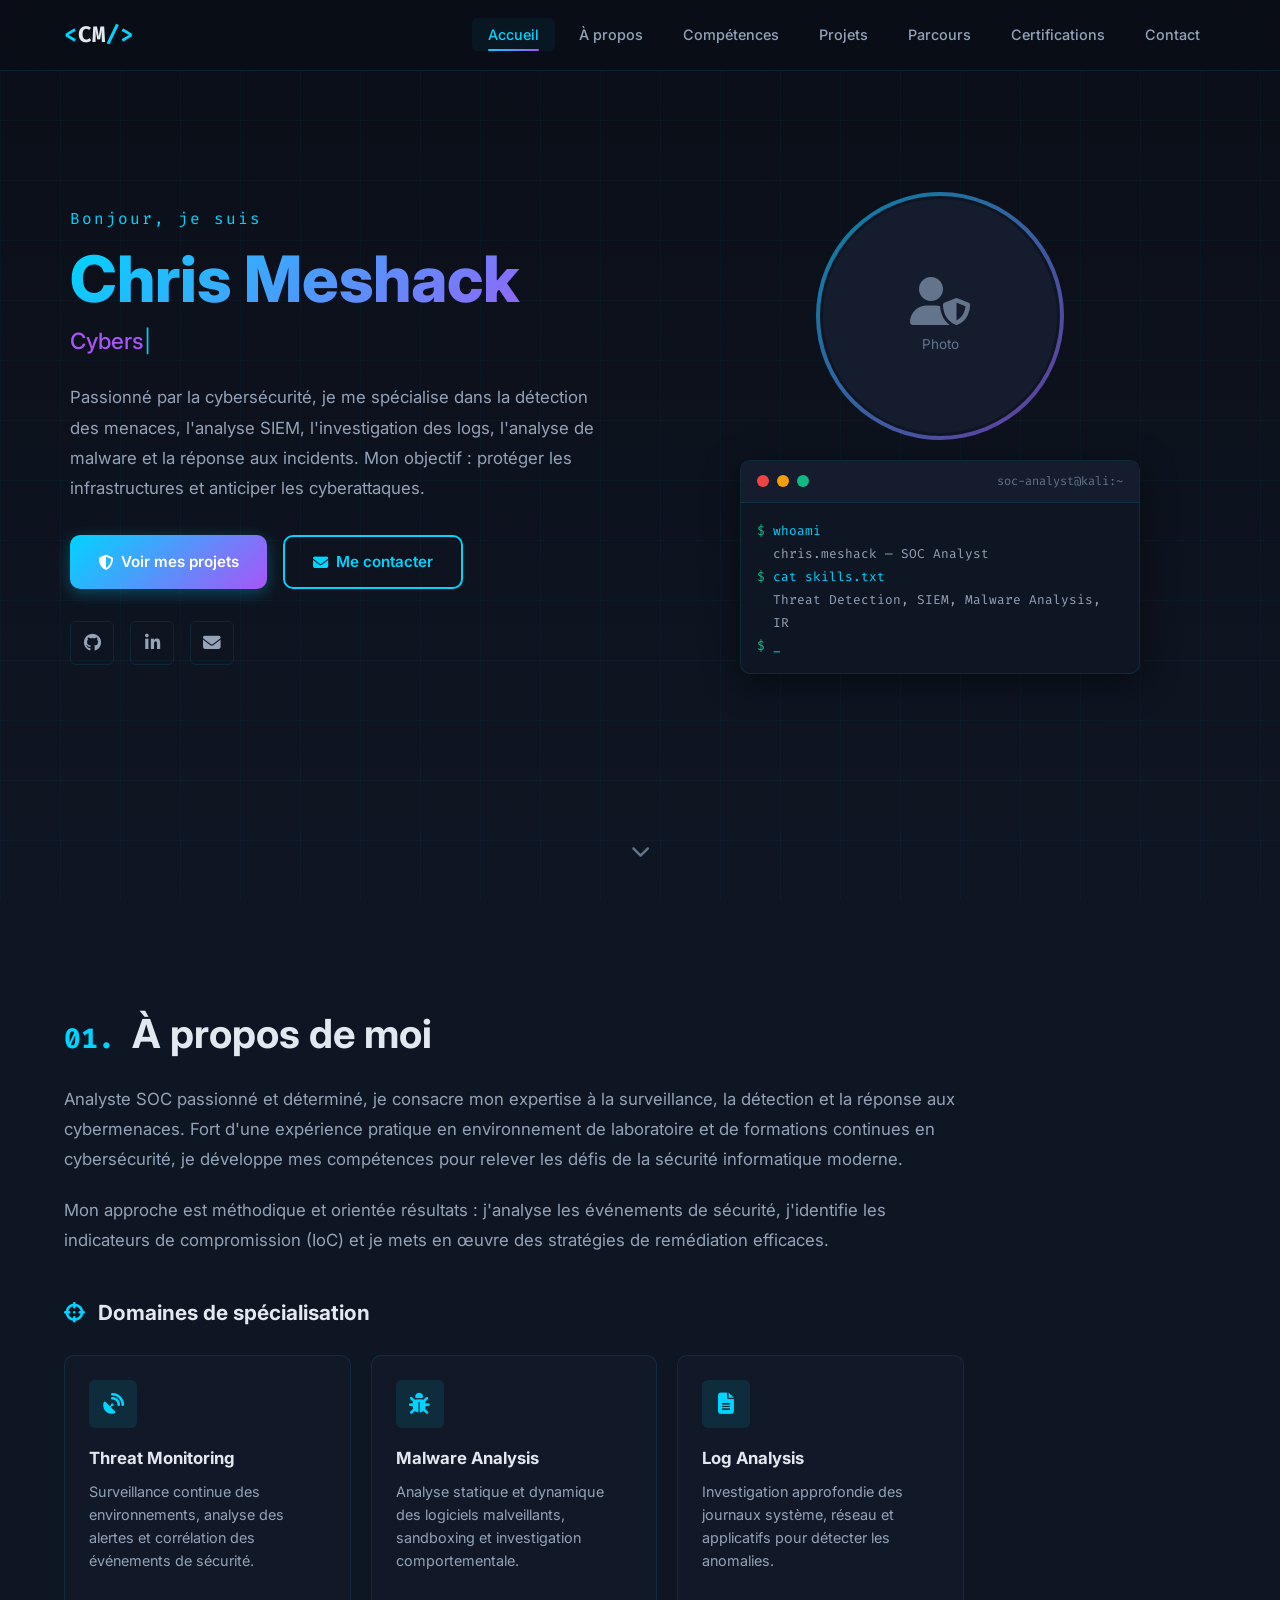
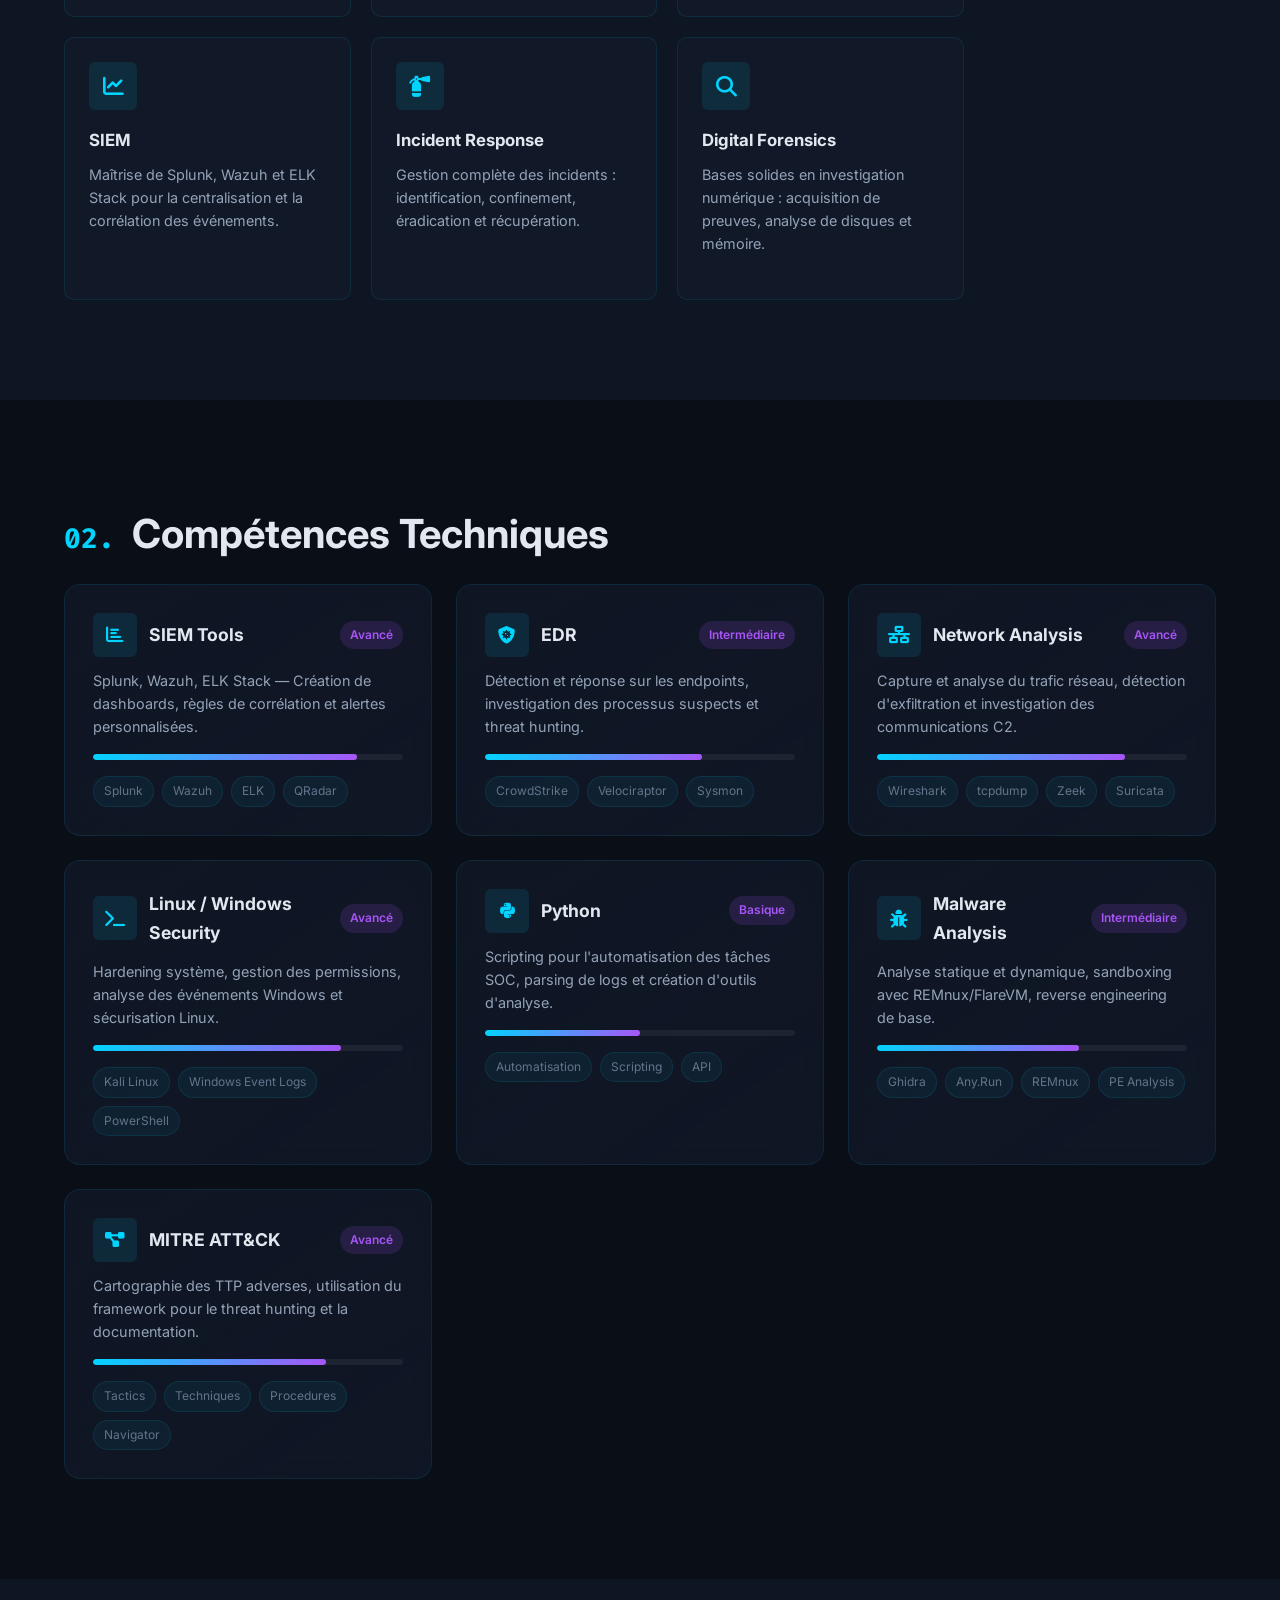
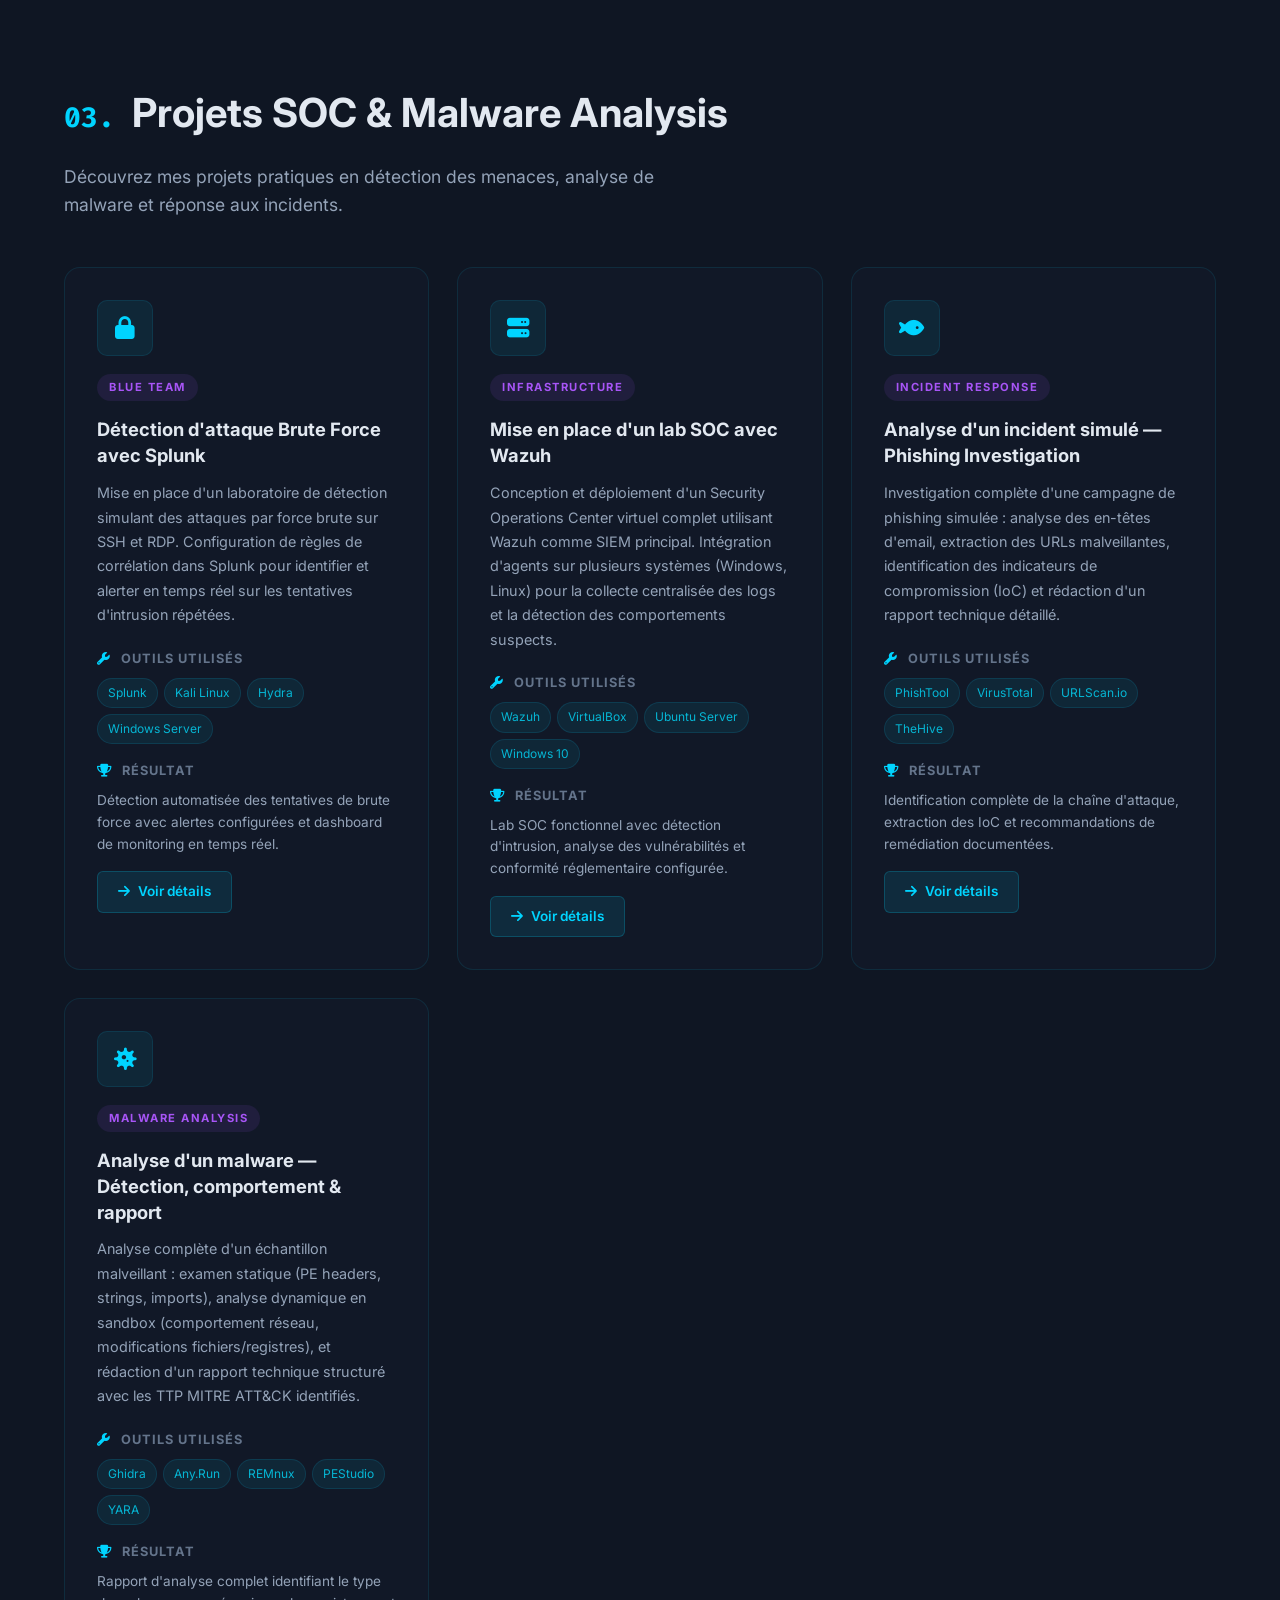
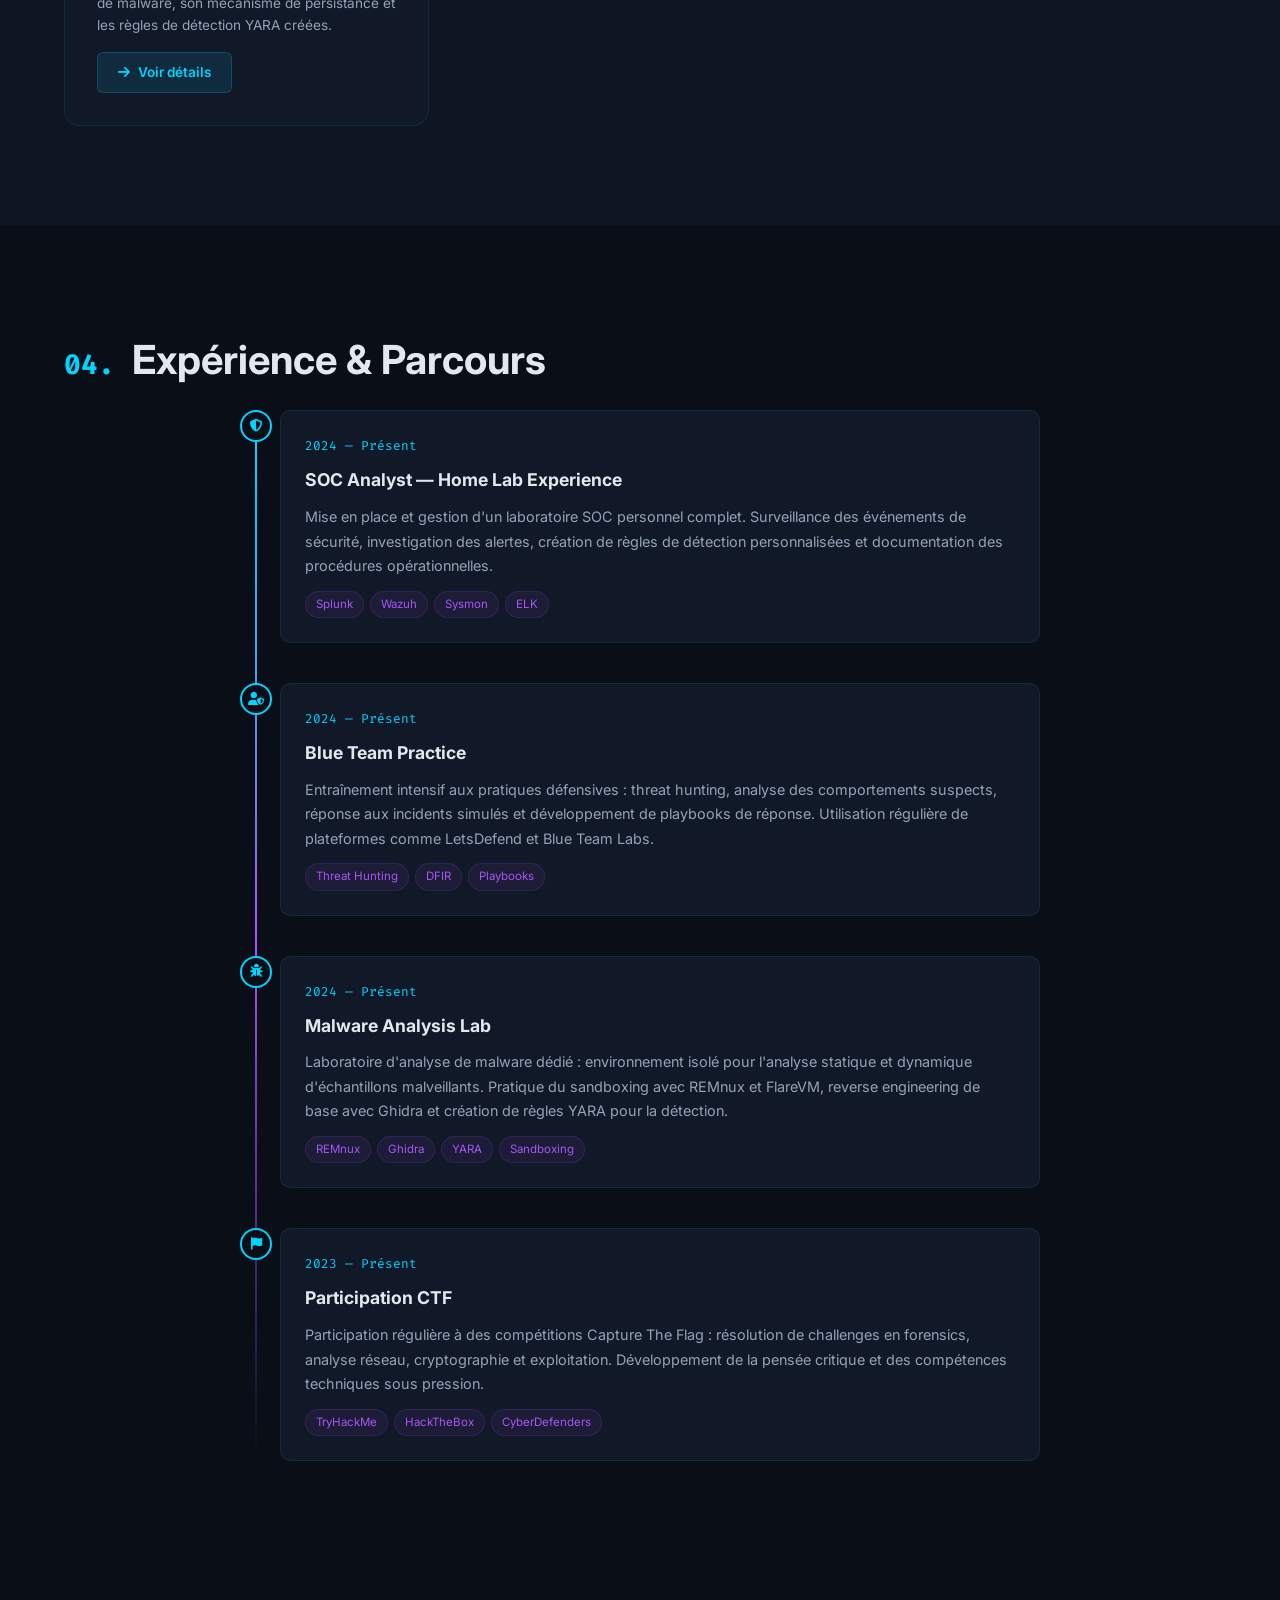
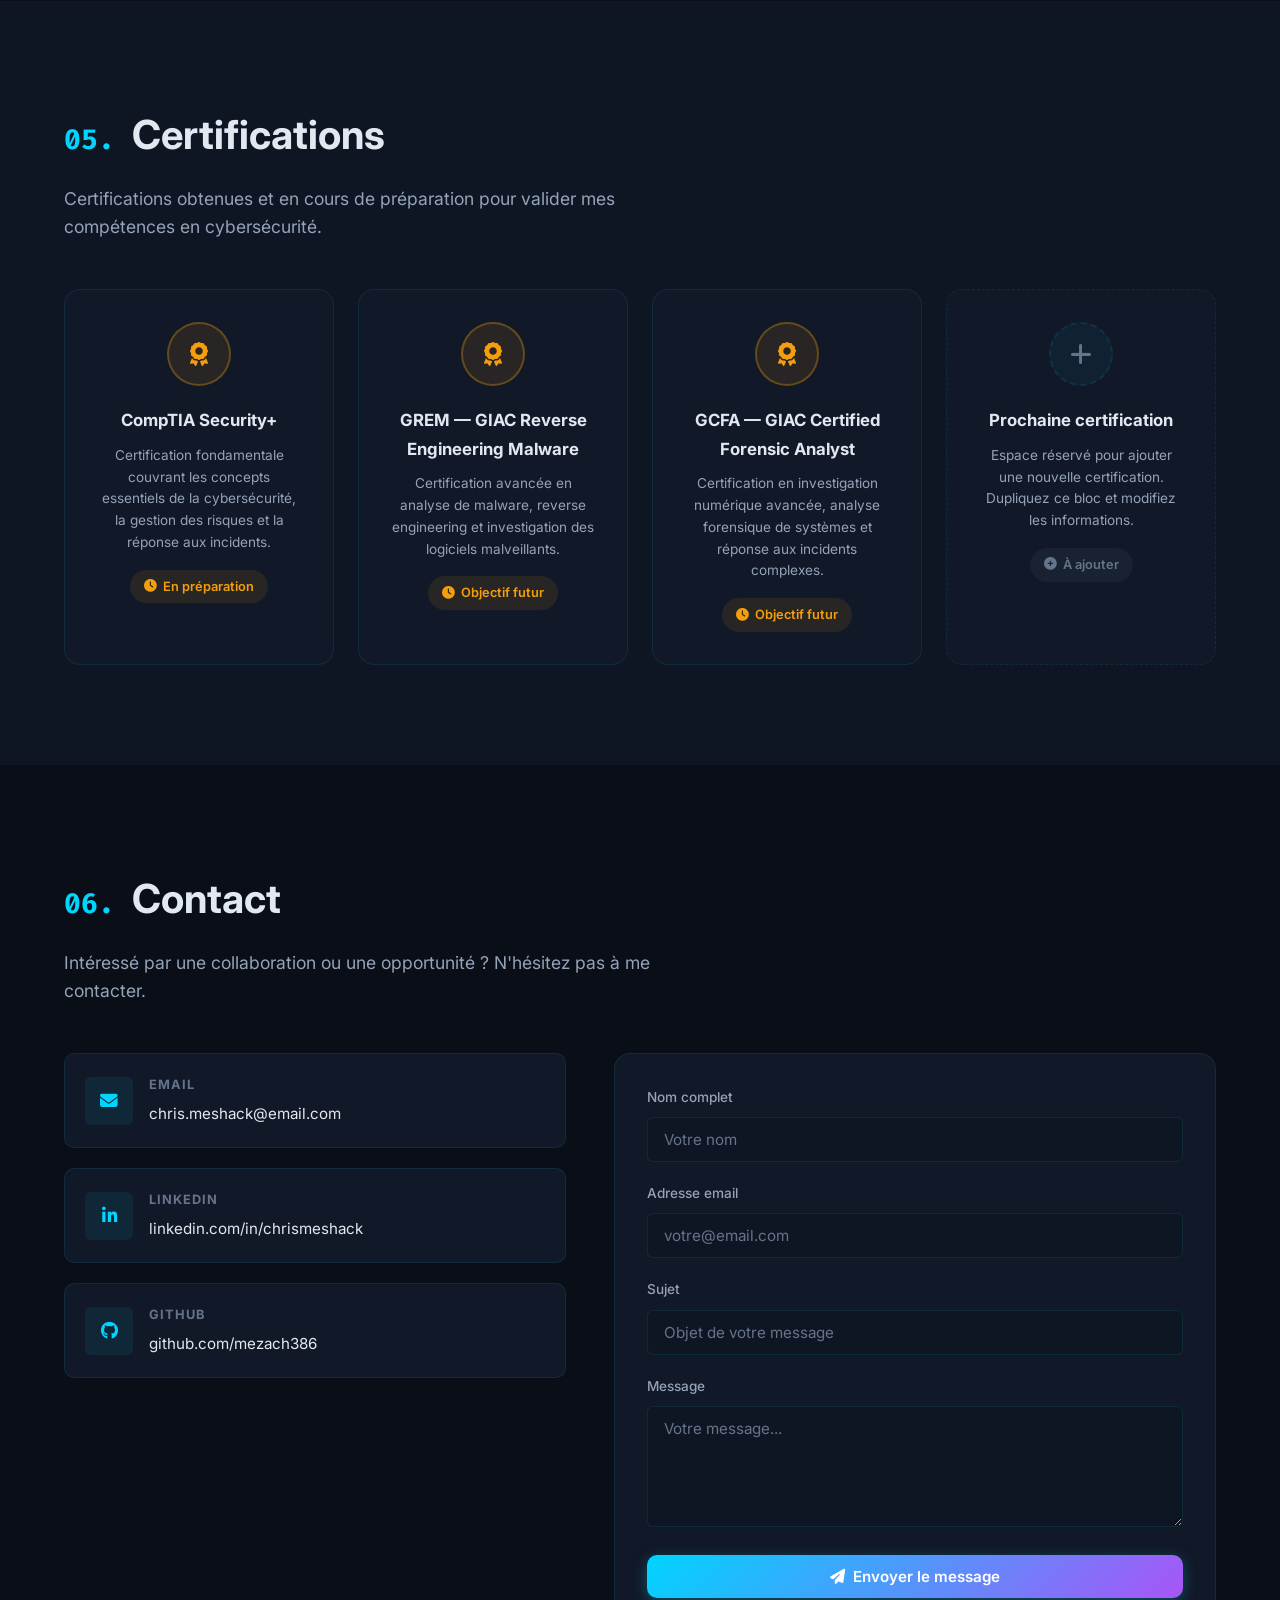
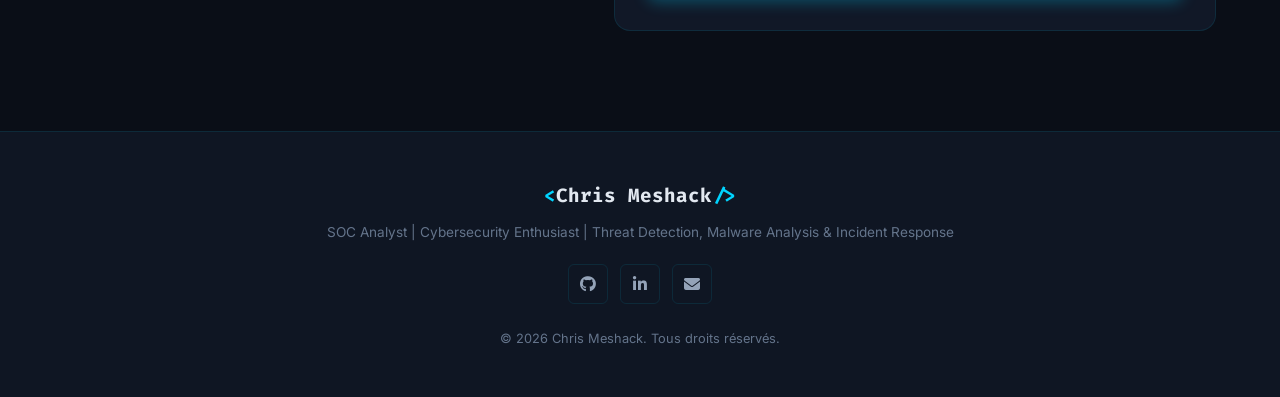
==== index.html @ 31926b40 "feat: Add professional SOC Analyst portfolio - Chris Meshack - Hero section with typed animation and" ====
<!DOCTYPE html>
<html lang="fr">
<head>
    <meta charset="UTF-8">
    <meta name="viewport" content="width=device-width, initial-scale=1.0">
    <meta name="description" content="Chris Meshack — SOC Analyst spécialisé en détection des menaces, analyse de malware et réponse aux incidents. Portfolio professionnel cybersécurité.">
    <meta name="keywords" content="SOC Analyst, Cybersécurité, Malware Analysis, Incident Response, Threat Detection, SIEM, Splunk, Wazuh, ELK, Blue Team">
    <meta name="author" content="Chris Meshack">
    <meta name="robots" content="index, follow">

    <!-- Open Graph -->
    <meta property="og:title" content="Chris Meshack — SOC Analyst | Cybersecurity Portfolio">
    <meta property="og:description" content="Portfolio professionnel — Détection des menaces, Analyse de Malware & Réponse aux incidents.">
    <meta property="og:type" content="website">
    <meta property="og:url" content="https://mezach386.github.io/SocAnalyst/">

    <title>Chris Meshack — SOC Analyst | Cybersecurity Portfolio</title>

    <!-- Google Fonts -->
    <link rel="preconnect" href="https://fonts.googleapis.com">
    <link href="https://fonts.googleapis.com/css2?family=Inter:wght@300;400;500;600;700;800&family=Fira+Code:wght@400;500&display=swap" rel="stylesheet">

    <!-- Font Awesome -->
    <link rel="stylesheet" href="https://cdnjs.cloudflare.com/ajax/libs/font-awesome/6.5.1/css/all.min.css">

    <!-- Main CSS -->
    <link rel="stylesheet" href="assets/css/style.css">
</head>
<body>

    <!-- ========================================
         NAVIGATION
    ========================================= -->
    <nav id="navbar" class="navbar">
        <div class="nav-container">
            <a href="#hero" class="nav-logo">
                <span class="logo-bracket">&lt;</span>CM<span class="logo-bracket">/&gt;</span>
            </a>
            <ul class="nav-menu">
                <li><a href="#hero" class="nav-link active">Accueil</a></li>
                <li><a href="#about" class="nav-link">À propos</a></li>
                <li><a href="#skills" class="nav-link">Compétences</a></li>
                <li><a href="#projects" class="nav-link">Projets</a></li>
                <li><a href="#experience" class="nav-link">Parcours</a></li>
                <li><a href="#certifications" class="nav-link">Certifications</a></li>
                <li><a href="#contact" class="nav-link">Contact</a></li>
            </ul>
            <button class="nav-toggle" aria-label="Menu" aria-expanded="false">
                <span class="hamburger"></span>
            </button>
        </div>
    </nav>

    <!-- ========================================
         SECTION 1 — HERO
    ========================================= -->
    <section id="hero" class="section hero-section">
        <div class="hero-bg-grid"></div>
        <div class="hero-particles" id="particles"></div>
        <div class="container hero-container">
            <div class="hero-content">
                <p class="hero-greeting animate-fade-up">Bonjour, je suis</p>
                <h1 class="hero-name animate-fade-up delay-1">Chris Meshack</h1>
                <h2 class="hero-title animate-fade-up delay-2">
                    <span class="typed-text" id="typed-output"></span><span class="cursor">|</span>
                </h2>
                <p class="hero-description animate-fade-up delay-3">
                    Passionné par la cybersécurité, je me spécialise dans la détection des menaces, 
                    l'analyse SIEM, l'investigation des logs, l'analyse de malware et la réponse aux incidents. 
                    Mon objectif : protéger les infrastructures et anticiper les cyberattaques.
                </p>
                <div class="hero-buttons animate-fade-up delay-4">
                    <a href="#projects" class="btn btn-primary">
                        <i class="fas fa-shield-halved"></i> Voir mes projets
                    </a>
                    <a href="#contact" class="btn btn-outline">
                        <i class="fas fa-envelope"></i> Me contacter
                    </a>
                </div>
                <div class="hero-social animate-fade-up delay-5">
                    <a href="https://github.com/mezach386" target="_blank" rel="noopener" aria-label="GitHub"><i class="fab fa-github"></i></a>
                    <a href="#" target="_blank" rel="noopener" aria-label="LinkedIn"><i class="fab fa-linkedin-in"></i></a>
                    <a href="mailto:chris.meshack@email.com" aria-label="Email"><i class="fas fa-envelope"></i></a>
                </div>
            </div>
            <div class="hero-image animate-fade-up delay-3">
                <div class="hero-image-wrapper">
                    <div class="hero-image-border"></div>
                    <div class="hero-image-placeholder">
                        <i class="fas fa-user-shield"></i>
                        <span>Photo</span>
                    </div>
                </div>
                <div class="hero-terminal">
                    <div class="terminal-header">
                        <span class="terminal-dot red"></span>
                        <span class="terminal-dot yellow"></span>
                        <span class="terminal-dot green"></span>
                        <span class="terminal-title">soc-analyst@kali:~</span>
                    </div>
                    <div class="terminal-body">
                        <p><span class="terminal-prompt">$</span> <span class="terminal-cmd">whoami</span></p>
                        <p class="terminal-output">chris.meshack — SOC Analyst</p>
                        <p><span class="terminal-prompt">$</span> <span class="terminal-cmd">cat skills.txt</span></p>
                        <p class="terminal-output">Threat Detection, SIEM, Malware Analysis, IR</p>
                        <p><span class="terminal-prompt">$</span> <span class="terminal-cmd blink">_</span></p>
                    </div>
                </div>
            </div>
        </div>
        <a href="#about" class="scroll-indicator" aria-label="Défiler vers le bas">
            <i class="fas fa-chevron-down"></i>
        </a>
    </section>

    <!-- ========================================
         SECTION 2 — À PROPOS
    ========================================= -->
    <section id="about" class="section about-section">
        <div class="container">
            <h2 class="section-title">
                <span class="title-number">01.</span> À propos de moi
            </h2>
            <div class="about-grid">
                <div class="about-text">
                    <p>
                        Analyste SOC passionné et déterminé, je consacre mon expertise à la surveillance, 
                        la détection et la réponse aux cybermenaces. Fort d'une expérience pratique en 
                        environnement de laboratoire et de formations continues en cybersécurité, je 
                        développe mes compétences pour relever les défis de la sécurité informatique moderne.
                    </p>
                    <p>
                        Mon approche est méthodique et orientée résultats : j'analyse les événements de 
                        sécurité, j'identifie les indicateurs de compromission (IoC) et je mets en œuvre des 
                        stratégies de remédiation efficaces.
                    </p>
                    <div class="about-specializations">
                        <h3><i class="fas fa-crosshairs"></i> Domaines de spécialisation</h3>
                        <div class="spec-grid">
                            <!-- Spécialisation 1 -->
                            <div class="spec-card">
                                <div class="spec-icon"><i class="fas fa-satellite-dish"></i></div>
                                <h4>Threat Monitoring</h4>
                                <p>Surveillance continue des environnements, analyse des alertes et corrélation des événements de sécurité.</p>
                            </div>
                            <!-- Spécialisation 2 -->
                            <div class="spec-card">
                                <div class="spec-icon"><i class="fas fa-bug"></i></div>
                                <h4>Malware Analysis</h4>
                                <p>Analyse statique et dynamique des logiciels malveillants, sandboxing et investigation comportementale.</p>
                            </div>
                            <!-- Spécialisation 3 -->
                            <div class="spec-card">
                                <div class="spec-icon"><i class="fas fa-file-lines"></i></div>
                                <h4>Log Analysis</h4>
                                <p>Investigation approfondie des journaux système, réseau et applicatifs pour détecter les anomalies.</p>
                            </div>
                            <!-- Spécialisation 4 -->
                            <div class="spec-card">
                                <div class="spec-icon"><i class="fas fa-chart-line"></i></div>
                                <h4>SIEM</h4>
                                <p>Maîtrise de Splunk, Wazuh et ELK Stack pour la centralisation et la corrélation des événements.</p>
                            </div>
                            <!-- Spécialisation 5 -->
                            <div class="spec-card">
                                <div class="spec-icon"><i class="fas fa-fire-extinguisher"></i></div>
                                <h4>Incident Response</h4>
                                <p>Gestion complète des incidents : identification, confinement, éradication et récupération.</p>
                            </div>
                            <!-- Spécialisation 6 -->
                            <div class="spec-card">
                                <div class="spec-icon"><i class="fas fa-magnifying-glass"></i></div>
                                <h4>Digital Forensics</h4>
                                <p>Bases solides en investigation numérique : acquisition de preuves, analyse de disques et mémoire.</p>
                            </div>
                        </div>
                    </div>
                </div>
            </div>
        </div>
    </section>

    <!-- ========================================
         SECTION 3 — COMPÉTENCES TECHNIQUES
    ========================================= -->
    <section id="skills" class="section skills-section">
        <div class="container">
            <h2 class="section-title">
                <span class="title-number">02.</span> Compétences Techniques
            </h2>
            <div class="skills-grid">
                <!-- Compétence 1 -->
                <div class="skill-card">
                    <div class="skill-header">
                        <div class="skill-icon"><i class="fas fa-chart-bar"></i></div>
                        <h3>SIEM Tools</h3>
                        <span class="skill-level">Avancé</span>
                    </div>
                    <p>Splunk, Wazuh, ELK Stack — Création de dashboards, règles de corrélation et alertes personnalisées.</p>
                    <div class="skill-bar">
                        <div class="skill-progress" data-progress="85"></div>
                    </div>
                    <div class="skill-tags">
                        <span>Splunk</span><span>Wazuh</span><span>ELK</span><span>QRadar</span>
                    </div>
                </div>
                <!-- Compétence 2 -->
                <div class="skill-card">
                    <div class="skill-header">
                        <div class="skill-icon"><i class="fas fa-shield-virus"></i></div>
                        <h3>EDR</h3>
                        <span class="skill-level">Intermédiaire</span>
                    </div>
                    <p>Détection et réponse sur les endpoints, investigation des processus suspects et threat hunting.</p>
                    <div class="skill-bar">
                        <div class="skill-progress" data-progress="70"></div>
                    </div>
                    <div class="skill-tags">
                        <span>CrowdStrike</span><span>Velociraptor</span><span>Sysmon</span>
                    </div>
                </div>
                <!-- Compétence 3 -->
                <div class="skill-card">
                    <div class="skill-header">
                        <div class="skill-icon"><i class="fas fa-network-wired"></i></div>
                        <h3>Network Analysis</h3>
                        <span class="skill-level">Avancé</span>
                    </div>
                    <p>Capture et analyse du trafic réseau, détection d'exfiltration et investigation des communications C2.</p>
                    <div class="skill-bar">
                        <div class="skill-progress" data-progress="80"></div>
                    </div>
                    <div class="skill-tags">
                        <span>Wireshark</span><span>tcpdump</span><span>Zeek</span><span>Suricata</span>
                    </div>
                </div>
                <!-- Compétence 4 -->
                <div class="skill-card">
                    <div class="skill-header">
                        <div class="skill-icon"><i class="fas fa-terminal"></i></div>
                        <h3>Linux / Windows Security</h3>
                        <span class="skill-level">Avancé</span>
                    </div>
                    <p>Hardening système, gestion des permissions, analyse des événements Windows et sécurisation Linux.</p>
                    <div class="skill-bar">
                        <div class="skill-progress" data-progress="80"></div>
                    </div>
                    <div class="skill-tags">
                        <span>Kali Linux</span><span>Windows Event Logs</span><span>PowerShell</span>
                    </div>
                </div>
                <!-- Compétence 5 -->
                <div class="skill-card">
                    <div class="skill-header">
                        <div class="skill-icon"><i class="fab fa-python"></i></div>
                        <h3>Python</h3>
                        <span class="skill-level">Basique</span>
                    </div>
                    <p>Scripting pour l'automatisation des tâches SOC, parsing de logs et création d'outils d'analyse.</p>
                    <div class="skill-bar">
                        <div class="skill-progress" data-progress="50"></div>
                    </div>
                    <div class="skill-tags">
                        <span>Automatisation</span><span>Scripting</span><span>API</span>
                    </div>
                </div>
                <!-- Compétence 6 -->
                <div class="skill-card">
                    <div class="skill-header">
                        <div class="skill-icon"><i class="fas fa-bug"></i></div>
                        <h3>Malware Analysis</h3>
                        <span class="skill-level">Intermédiaire</span>
                    </div>
                    <p>Analyse statique et dynamique, sandboxing avec REMnux/FlareVM, reverse engineering de base.</p>
                    <div class="skill-bar">
                        <div class="skill-progress" data-progress="65"></div>
                    </div>
                    <div class="skill-tags">
                        <span>Ghidra</span><span>Any.Run</span><span>REMnux</span><span>PE Analysis</span>
                    </div>
                </div>
                <!-- Compétence 7 -->
                <div class="skill-card">
                    <div class="skill-header">
                        <div class="skill-icon"><i class="fas fa-diagram-project"></i></div>
                        <h3>MITRE ATT&CK</h3>
                        <span class="skill-level">Avancé</span>
                    </div>
                    <p>Cartographie des TTP adverses, utilisation du framework pour le threat hunting et la documentation.</p>
                    <div class="skill-bar">
                        <div class="skill-progress" data-progress="75"></div>
                    </div>
                    <div class="skill-tags">
                        <span>Tactics</span><span>Techniques</span><span>Procedures</span><span>Navigator</span>
                    </div>
                </div>
            </div>
        </div>
    </section>

    <!-- ========================================
         SECTION 4 — PROJETS
    ========================================= -->
    <section id="projects" class="section projects-section">
        <div class="container">
            <h2 class="section-title">
                <span class="title-number">03.</span> Projets SOC & Malware Analysis
            </h2>
            <p class="section-subtitle">
                Découvrez mes projets pratiques en détection des menaces, analyse de malware et réponse aux incidents.
            </p>
            <div class="projects-grid">

                <!-- Projet 1 -->
                <div class="project-card">
                    <div class="project-icon">
                        <i class="fas fa-lock"></i>
                    </div>
                    <div class="project-tag">Blue Team</div>
                    <h3>Détection d'attaque Brute Force avec Splunk</h3>
                    <p>
                        Mise en place d'un laboratoire de détection simulant des attaques par force brute 
                        sur SSH et RDP. Configuration de règles de corrélation dans Splunk pour identifier 
                        et alerter en temps réel sur les tentatives d'intrusion répétées.
                    </p>
                    <div class="project-tools">
                        <h4><i class="fas fa-wrench"></i> Outils utilisés</h4>
                        <div class="tool-tags">
                            <span>Splunk</span>
                            <span>Kali Linux</span>
                            <span>Hydra</span>
                            <span>Windows Server</span>
                        </div>
                    </div>
                    <div class="project-result">
                        <h4><i class="fas fa-trophy"></i> Résultat</h4>
                        <p>Détection automatisée des tentatives de brute force avec alertes configurées et dashboard de monitoring en temps réel.</p>
                    </div>
                    <a href="#" class="btn btn-sm">
                        <i class="fas fa-arrow-right"></i> Voir détails
                    </a>
                </div>

                <!-- Projet 2 -->
                <div class="project-card">
                    <div class="project-icon">
                        <i class="fas fa-server"></i>
                    </div>
                    <div class="project-tag">Infrastructure</div>
                    <h3>Mise en place d'un lab SOC avec Wazuh</h3>
                    <p>
                        Conception et déploiement d'un Security Operations Center virtuel complet utilisant 
                        Wazuh comme SIEM principal. Intégration d'agents sur plusieurs systèmes (Windows, Linux) 
                        pour la collecte centralisée des logs et la détection des comportements suspects.
                    </p>
                    <div class="project-tools">
                        <h4><i class="fas fa-wrench"></i> Outils utilisés</h4>
                        <div class="tool-tags">
                            <span>Wazuh</span>
                            <span>VirtualBox</span>
                            <span>Ubuntu Server</span>
                            <span>Windows 10</span>
                        </div>
                    </div>
                    <div class="project-result">
                        <h4><i class="fas fa-trophy"></i> Résultat</h4>
                        <p>Lab SOC fonctionnel avec détection d'intrusion, analyse des vulnérabilités et conformité réglementaire configurée.</p>
                    </div>
                    <a href="#" class="btn btn-sm">
                        <i class="fas fa-arrow-right"></i> Voir détails
                    </a>
                </div>

                <!-- Projet 3 -->
                <div class="project-card">
                    <div class="project-icon">
                        <i class="fas fa-fish"></i>
                    </div>
                    <div class="project-tag">Incident Response</div>
                    <h3>Analyse d'un incident simulé — Phishing Investigation</h3>
                    <p>
                        Investigation complète d'une campagne de phishing simulée : analyse des en-têtes 
                        d'email, extraction des URLs malveillantes, identification des indicateurs de 
                        compromission (IoC) et rédaction d'un rapport technique détaillé.
                    </p>
                    <div class="project-tools">
                        <h4><i class="fas fa-wrench"></i> Outils utilisés</h4>
                        <div class="tool-tags">
                            <span>PhishTool</span>
                            <span>VirusTotal</span>
                            <span>URLScan.io</span>
                            <span>TheHive</span>
                        </div>
                    </div>
                    <div class="project-result">
                        <h4><i class="fas fa-trophy"></i> Résultat</h4>
                        <p>Identification complète de la chaîne d'attaque, extraction des IoC et recommandations de remédiation documentées.</p>
                    </div>
                    <a href="#" class="btn btn-sm">
                        <i class="fas fa-arrow-right"></i> Voir détails
                    </a>
                </div>

                <!-- Projet 4 -->
                <div class="project-card">
                    <div class="project-icon">
                        <i class="fas fa-virus"></i>
                    </div>
                    <div class="project-tag">Malware Analysis</div>
                    <h3>Analyse d'un malware — Détection, comportement & rapport</h3>
                    <p>
                        Analyse complète d'un échantillon malveillant : examen statique (PE headers, strings, 
                        imports), analyse dynamique en sandbox (comportement réseau, modifications fichiers/registres),
                        et rédaction d'un rapport technique structuré avec les TTP MITRE ATT&CK identifiés.
                    </p>
                    <div class="project-tools">
                        <h4><i class="fas fa-wrench"></i> Outils utilisés</h4>
                        <div class="tool-tags">
                            <span>Ghidra</span>
                            <span>Any.Run</span>
                            <span>REMnux</span>
                            <span>PEStudio</span>
                            <span>YARA</span>
                        </div>
                    </div>
                    <div class="project-result">
                        <h4><i class="fas fa-trophy"></i> Résultat</h4>
                        <p>Rapport d'analyse complet identifiant le type de malware, son mécanisme de persistance et les règles de détection YARA créées.</p>
                    </div>
                    <a href="#" class="btn btn-sm">
                        <i class="fas fa-arrow-right"></i> Voir détails
                    </a>
                </div>

            </div>
        </div>
    </section>

    <!-- ========================================
         SECTION 5 — EXPÉRIENCE / PARCOURS
    ========================================= -->
    <section id="experience" class="section experience-section">
        <div class="container">
            <h2 class="section-title">
                <span class="title-number">04.</span> Expérience & Parcours
            </h2>
            <div class="timeline">
                <!-- Expérience 1 -->
                <div class="timeline-item">
                    <div class="timeline-marker">
                        <i class="fas fa-shield-halved"></i>
                    </div>
                    <div class="timeline-content">
                        <div class="timeline-date">2024 — Présent</div>
                        <h3>SOC Analyst — Home Lab Experience</h3>
                        <p>
                            Mise en place et gestion d'un laboratoire SOC personnel complet. Surveillance des 
                            événements de sécurité, investigation des alertes, création de règles de détection 
                            personnalisées et documentation des procédures opérationnelles.
                        </p>
                        <div class="timeline-tags">
                            <span>Splunk</span><span>Wazuh</span><span>Sysmon</span><span>ELK</span>
                        </div>
                    </div>
                </div>
                <!-- Expérience 2 -->
                <div class="timeline-item">
                    <div class="timeline-marker">
                        <i class="fas fa-user-shield"></i>
                    </div>
                    <div class="timeline-content">
                        <div class="timeline-date">2024 — Présent</div>
                        <h3>Blue Team Practice</h3>
                        <p>
                            Entraînement intensif aux pratiques défensives : threat hunting, analyse des 
                            comportements suspects, réponse aux incidents simulés et développement de 
                            playbooks de réponse. Utilisation régulière de plateformes comme LetsDefend et Blue Team Labs.
                        </p>
                        <div class="timeline-tags">
                            <span>Threat Hunting</span><span>DFIR</span><span>Playbooks</span>
                        </div>
                    </div>
                </div>
                <!-- Expérience 3 -->
                <div class="timeline-item">
                    <div class="timeline-marker">
                        <i class="fas fa-bug"></i>
                    </div>
                    <div class="timeline-content">
                        <div class="timeline-date">2024 — Présent</div>
                        <h3>Malware Analysis Lab</h3>
                        <p>
                            Laboratoire d'analyse de malware dédié : environnement isolé pour l'analyse 
                            statique et dynamique d'échantillons malveillants. Pratique du sandboxing avec 
                            REMnux et FlareVM, reverse engineering de base avec Ghidra et création de 
                            règles YARA pour la détection.
                        </p>
                        <div class="timeline-tags">
                            <span>REMnux</span><span>Ghidra</span><span>YARA</span><span>Sandboxing</span>
                        </div>
                    </div>
                </div>
                <!-- Expérience 4 -->
                <div class="timeline-item">
                    <div class="timeline-marker">
                        <i class="fas fa-flag"></i>
                    </div>
                    <div class="timeline-content">
                        <div class="timeline-date">2023 — Présent</div>
                        <h3>Participation CTF</h3>
                        <p>
                            Participation régulière à des compétitions Capture The Flag : résolution de 
                            challenges en forensics, analyse réseau, cryptographie et exploitation. 
                            Développement de la pensée critique et des compétences techniques sous pression.
                        </p>
                        <div class="timeline-tags">
                            <span>TryHackMe</span><span>HackTheBox</span><span>CyberDefenders</span>
                        </div>
                    </div>
                </div>
            </div>
        </div>
    </section>

    <!-- ========================================
         SECTION 6 — CERTIFICATIONS
    ========================================= -->
    <section id="certifications" class="section certs-section">
        <div class="container">
            <h2 class="section-title">
                <span class="title-number">05.</span> Certifications
            </h2>
            <p class="section-subtitle">
                Certifications obtenues et en cours de préparation pour valider mes compétences en cybersécurité.
            </p>
            <div class="certs-grid">
                <!-- Certification 1 -->
                <div class="cert-card">
                    <div class="cert-badge pending">
                        <i class="fas fa-award"></i>
                    </div>
                    <h3>CompTIA Security+</h3>
                    <p>Certification fondamentale couvrant les concepts essentiels de la cybersécurité, la gestion des risques et la réponse aux incidents.</p>
                    <span class="cert-status pending">
                        <i class="fas fa-clock"></i> En préparation
                    </span>
                </div>
                <!-- Certification 2 -->
                <div class="cert-card">
                    <div class="cert-badge pending">
                        <i class="fas fa-award"></i>
                    </div>
                    <h3>GREM — GIAC Reverse Engineering Malware</h3>
                    <p>Certification avancée en analyse de malware, reverse engineering et investigation des logiciels malveillants.</p>
                    <span class="cert-status pending">
                        <i class="fas fa-clock"></i> Objectif futur
                    </span>
                </div>
                <!-- Certification 3 -->
                <div class="cert-card">
                    <div class="cert-badge pending">
                        <i class="fas fa-award"></i>
                    </div>
                    <h3>GCFA — GIAC Certified Forensic Analyst</h3>
                    <p>Certification en investigation numérique avancée, analyse forensique de systèmes et réponse aux incidents complexes.</p>
                    <span class="cert-status pending">
                        <i class="fas fa-clock"></i> Objectif futur
                    </span>
                </div>
                <!-- Certification 4 — Placeholder pour ajout facile -->
                <div class="cert-card cert-placeholder">
                    <div class="cert-badge add">
                        <i class="fas fa-plus"></i>
                    </div>
                    <h3>Prochaine certification</h3>
                    <p>Espace réservé pour ajouter une nouvelle certification. Dupliquez ce bloc et modifiez les informations.</p>
                    <span class="cert-status add">
                        <i class="fas fa-plus-circle"></i> À ajouter
                    </span>
                </div>
            </div>
        </div>
    </section>

    <!-- ========================================
         SECTION 7 — CONTACT
    ========================================= -->
    <section id="contact" class="section contact-section">
        <div class="container">
            <h2 class="section-title">
                <span class="title-number">06.</span> Contact
            </h2>
            <p class="section-subtitle">
                Intéressé par une collaboration ou une opportunité ? N'hésitez pas à me contacter.
            </p>
            <div class="contact-grid">
                <div class="contact-info">
                    <div class="contact-card">
                        <div class="contact-icon"><i class="fas fa-envelope"></i></div>
                        <div>
                            <h4>Email</h4>
                            <a href="mailto:chris.meshack@email.com">chris.meshack@email.com</a>
                        </div>
                    </div>
                    <div class="contact-card">
                        <div class="contact-icon"><i class="fab fa-linkedin-in"></i></div>
                        <div>
                            <h4>LinkedIn</h4>
                            <a href="#" target="_blank" rel="noopener">linkedin.com/in/chrismeshack</a>
                        </div>
                    </div>
                    <div class="contact-card">
                        <div class="contact-icon"><i class="fab fa-github"></i></div>
                        <div>
                            <h4>GitHub</h4>
                            <a href="https://github.com/mezach386" target="_blank" rel="noopener">github.com/mezach386</a>
                        </div>
                    </div>
                </div>
                <form class="contact-form" id="contactForm" action="#" method="POST">
                    <div class="form-group">
                        <label for="name">Nom complet</label>
                        <input type="text" id="name" name="name" placeholder="Votre nom" required>
                    </div>
                    <div class="form-group">
                        <label for="email">Adresse email</label>
                        <input type="email" id="email" name="email" placeholder="votre@email.com" required>
                    </div>
                    <div class="form-group">
                        <label for="subject">Sujet</label>
                        <input type="text" id="subject" name="subject" placeholder="Objet de votre message" required>
                    </div>
                    <div class="form-group">
                        <label for="message">Message</label>
                        <textarea id="message" name="message" rows="5" placeholder="Votre message..." required></textarea>
                    </div>
                    <button type="submit" class="btn btn-primary btn-full">
                        <i class="fas fa-paper-plane"></i> Envoyer le message
                    </button>
                </form>
            </div>
        </div>
    </section>

    <!-- ========================================
         FOOTER
    ========================================= -->
    <footer class="footer">
        <div class="container">
            <div class="footer-content">
                <p class="footer-logo">
                    <span class="logo-bracket">&lt;</span>Chris Meshack<span class="logo-bracket">/&gt;</span>
                </p>
                <p class="footer-text">SOC Analyst | Cybersecurity Enthusiast | Threat Detection, Malware Analysis & Incident Response</p>
                <div class="footer-social">
                    <a href="https://github.com/mezach386" target="_blank" rel="noopener" aria-label="GitHub"><i class="fab fa-github"></i></a>
                    <a href="#" target="_blank" rel="noopener" aria-label="LinkedIn"><i class="fab fa-linkedin-in"></i></a>
                    <a href="mailto:chris.meshack@email.com" aria-label="Email"><i class="fas fa-envelope"></i></a>
                </div>
                <p class="footer-copy">&copy; 2026 Chris Meshack. Tous droits réservés.</p>
            </div>
        </div>
    </footer>

    <!-- Main JS -->
    <script src="assets/js/main.js"></script>
</body>
</html>
---- assets/css/style.css ----
/* ==========================================
   VARIABLES & THEME
   ========================================== */
:root {
    /* Colors — Cyber Dark Theme */
    --bg-primary: #0a0e17;
    --bg-secondary: #0f1623;
    --bg-tertiary: #141c2e;
    --bg-card: #111827;
    --bg-card-hover: #1a2332;

    --text-primary: #e2e8f0;
    --text-secondary: #94a3b8;
    --text-muted: #64748b;

    --accent-blue: #00d4ff;
    --accent-purple: #a855f7;
    --accent-violet: #7c3aed;
    --accent-cyan: #06b6d4;
    --accent-green: #10b981;
    --accent-red: #ef4444;
    --accent-yellow: #f59e0b;

    --gradient-primary: linear-gradient(135deg, var(--accent-blue), var(--accent-purple));
    --gradient-card: linear-gradient(145deg, rgba(17, 24, 39, 0.8), rgba(20, 28, 46, 0.6));
    --gradient-hero: linear-gradient(180deg, #0a0e17 0%, #0f1623 100%);

    --border-color: rgba(0, 212, 255, 0.1);
    --border-glow: rgba(0, 212, 255, 0.3);

    --shadow-sm: 0 2px 8px rgba(0, 0, 0, 0.3);
    --shadow-md: 0 4px 16px rgba(0, 0, 0, 0.4);
    --shadow-lg: 0 8px 32px rgba(0, 0, 0, 0.5);
    --shadow-glow: 0 0 20px rgba(0, 212, 255, 0.15);

    /* Typography */
    --font-main: 'Inter', -apple-system, BlinkMacSystemFont, sans-serif;
    --font-mono: 'Fira Code', 'Consolas', monospace;

    /* Spacing */
    --section-padding: 100px 0;
    --container-max: 1200px;

    /* Transitions */
    --transition-fast: 0.2s ease;
    --transition-base: 0.3s ease;
    --transition-slow: 0.5s ease;

    /* Border radius */
    --radius-sm: 6px;
    --radius-md: 10px;
    --radius-lg: 16px;
    --radius-xl: 24px;
}

/* ==========================================
   RESET & BASE
   ========================================== */
*,
*::before,
*::after {
    margin: 0;
    padding: 0;
    box-sizing: border-box;
}

html {
    scroll-behavior: smooth;
    scroll-padding-top: 80px;
    font-size: 16px;
}

body {
    font-family: var(--font-main);
    background-color: var(--bg-primary);
    color: var(--text-primary);
    line-height: 1.7;
    overflow-x: hidden;
    -webkit-font-smoothing: antialiased;
    -moz-osx-font-smoothing: grayscale;
}

a {
    color: var(--accent-blue);
    text-decoration: none;
    transition: color var(--transition-fast);
}

a:hover {
    color: var(--accent-purple);
}

img {
    max-width: 100%;
    height: auto;
}

ul {
    list-style: none;
}

.container {
    max-width: var(--container-max);
    margin: 0 auto;
    padding: 0 24px;
}

.section {
    padding: var(--section-padding);
    position: relative;
}

/* ==========================================
   SECTION TITLES
   ========================================== */
.section-title {
    font-size: clamp(1.8rem, 4vw, 2.5rem);
    font-weight: 700;
    margin-bottom: 16px;
    color: var(--text-primary);
}

.section-title .title-number {
    font-family: var(--font-mono);
    color: var(--accent-blue);
    font-size: 0.7em;
    margin-right: 8px;
}

.section-subtitle {
    color: var(--text-secondary);
    font-size: 1.1rem;
    max-width: 600px;
    margin-bottom: 48px;
    line-height: 1.6;
}

/* ==========================================
   NAVIGATION
   ========================================== */
.navbar {
    position: fixed;
    top: 0;
    left: 0;
    width: 100%;
    z-index: 1000;
    background: rgba(10, 14, 23, 0.85);
    backdrop-filter: blur(20px);
    -webkit-backdrop-filter: blur(20px);
    border-bottom: 1px solid var(--border-color);
    transition: all var(--transition-base);
}

.navbar.scrolled {
    background: rgba(10, 14, 23, 0.95);
    box-shadow: var(--shadow-md);
}

.nav-container {
    max-width: var(--container-max);
    margin: 0 auto;
    padding: 0 24px;
    display: flex;
    align-items: center;
    justify-content: space-between;
    height: 70px;
}

.nav-logo {
    font-family: var(--font-mono);
    font-size: 1.4rem;
    font-weight: 700;
    color: var(--text-primary);
    letter-spacing: 1px;
}

.nav-logo:hover {
    color: var(--text-primary);
}

.logo-bracket {
    color: var(--accent-blue);
}

.nav-menu {
    display: flex;
    align-items: center;
    gap: 8px;
}

.nav-link {
    color: var(--text-secondary);
    font-size: 0.9rem;
    font-weight: 500;
    padding: 8px 16px;
    border-radius: var(--radius-sm);
    transition: all var(--transition-fast);
    position: relative;
}

.nav-link:hover,
.nav-link.active {
    color: var(--accent-blue);
    background: rgba(0, 212, 255, 0.05);
}

.nav-link.active::after {
    content: '';
    position: absolute;
    bottom: 0;
    left: 16px;
    right: 16px;
    height: 2px;
    background: var(--gradient-primary);
    border-radius: 2px;
}

/* Hamburger */
.nav-toggle {
    display: none;
    background: none;
    border: none;
    cursor: pointer;
    padding: 8px;
    z-index: 1001;
}

.hamburger {
    display: block;
    width: 24px;
    height: 2px;
    background: var(--text-primary);
    position: relative;
    transition: var(--transition-base);
}

.hamburger::before,
.hamburger::after {
    content: '';
    position: absolute;
    width: 24px;
    height: 2px;
    background: var(--text-primary);
    transition: var(--transition-base);
}

.hamburger::before { top: -7px; }
.hamburger::after { top: 7px; }

.nav-toggle.active .hamburger {
    background: transparent;
}

.nav-toggle.active .hamburger::before {
    top: 0;
    transform: rotate(45deg);
    background: var(--accent-blue);
}

.nav-toggle.active .hamburger::after {
    top: 0;
    transform: rotate(-45deg);
    background: var(--accent-blue);
}

/* ==========================================
   BUTTONS
   ========================================== */
.btn {
    display: inline-flex;
    align-items: center;
    gap: 8px;
    padding: 12px 28px;
    border-radius: var(--radius-md);
    font-size: 0.95rem;
    font-weight: 600;
    cursor: pointer;
    transition: all var(--transition-base);
    border: none;
    text-decoration: none;
    font-family: var(--font-main);
}

.btn-primary {
    background: var(--gradient-primary);
    color: #fff;
    box-shadow: 0 4px 15px rgba(0, 212, 255, 0.3);
}

.btn-primary:hover {
    transform: translateY(-2px);
    box-shadow: 0 6px 25px rgba(0, 212, 255, 0.5);
    color: #fff;
}

.btn-outline {
    background: transparent;
    color: var(--accent-blue);
    border: 2px solid var(--accent-blue);
}

.btn-outline:hover {
    background: rgba(0, 212, 255, 0.1);
    transform: translateY(-2px);
    color: var(--accent-blue);
}

.btn-sm {
    padding: 8px 20px;
    font-size: 0.85rem;
    background: rgba(0, 212, 255, 0.1);
    color: var(--accent-blue);
    border: 1px solid rgba(0, 212, 255, 0.2);
    border-radius: var(--radius-sm);
}

.btn-sm:hover {
    background: rgba(0, 212, 255, 0.2);
    color: var(--accent-blue);
    transform: translateX(4px);
}

.btn-full {
    width: 100%;
    justify-content: center;
}

/* ==========================================
   HERO SECTION
   ========================================== */
.hero-section {
    min-height: 100vh;
    display: flex;
    align-items: center;
    background: var(--gradient-hero);
    padding-top: 70px;
    position: relative;
    overflow: hidden;
}

.hero-bg-grid {
    position: absolute;
    inset: 0;
    background-image:
        linear-gradient(rgba(0, 212, 255, 0.03) 1px, transparent 1px),
        linear-gradient(90deg, rgba(0, 212, 255, 0.03) 1px, transparent 1px);
    background-size: 60px 60px;
    pointer-events: none;
}

.hero-particles {
    position: absolute;
    inset: 0;
    pointer-events: none;
    overflow: hidden;
}

.hero-container {
    display: grid;
    grid-template-columns: 1fr 1fr;
    gap: 60px;
    align-items: center;
}

.hero-greeting {
    font-family: var(--font-mono);
    color: var(--accent-blue);
    font-size: 1rem;
    margin-bottom: 12px;
    letter-spacing: 2px;
}

.hero-name {
    font-size: clamp(2.5rem, 6vw, 4rem);
    font-weight: 800;
    line-height: 1.1;
    margin-bottom: 8px;
    background: var(--gradient-primary);
    -webkit-background-clip: text;
    -webkit-text-fill-color: transparent;
    background-clip: text;
}

.hero-title {
    font-size: clamp(1rem, 2.5vw, 1.4rem);
    font-weight: 400;
    color: var(--text-secondary);
    margin-bottom: 20px;
    min-height: 2.5rem;
}

.typed-text {
    color: var(--accent-purple);
    font-weight: 500;
}

.cursor {
    color: var(--accent-blue);
    animation: blink-cursor 0.8s infinite;
}

@keyframes blink-cursor {
    0%, 100% { opacity: 1; }
    50% { opacity: 0; }
}

.hero-description {
    color: var(--text-secondary);
    font-size: 1.05rem;
    max-width: 540px;
    margin-bottom: 32px;
    line-height: 1.8;
}

.hero-buttons {
    display: flex;
    gap: 16px;
    flex-wrap: wrap;
    margin-bottom: 32px;
}

.hero-social {
    display: flex;
    gap: 16px;
}

.hero-social a {
    width: 44px;
    height: 44px;
    display: flex;
    align-items: center;
    justify-content: center;
    border: 1px solid var(--border-color);
    border-radius: var(--radius-sm);
    color: var(--text-secondary);
    font-size: 1.1rem;
    transition: all var(--transition-base);
}

.hero-social a:hover {
    color: var(--accent-blue);
    border-color: var(--accent-blue);
    background: rgba(0, 212, 255, 0.05);
    transform: translateY(-2px);
}

/* Hero Image & Terminal */
.hero-image {
    display: flex;
    flex-direction: column;
    gap: 24px;
    align-items: center;
}

.hero-image-wrapper {
    width: 240px;
    height: 240px;
    position: relative;
}

.hero-image-border {
    position: absolute;
    inset: -4px;
    border-radius: 50%;
    background: var(--gradient-primary);
    opacity: 0.6;
    animation: glow-pulse 3s ease-in-out infinite;
}

@keyframes glow-pulse {
    0%, 100% { opacity: 0.4; transform: scale(1); }
    50% { opacity: 0.8; transform: scale(1.02); }
}

.hero-image-placeholder {
    width: 100%;
    height: 100%;
    border-radius: 50%;
    background: var(--bg-tertiary);
    display: flex;
    flex-direction: column;
    align-items: center;
    justify-content: center;
    gap: 8px;
    position: relative;
    z-index: 1;
    border: 3px solid var(--bg-secondary);
}

.hero-image-placeholder i {
    font-size: 3rem;
    color: var(--text-muted);
}

.hero-image-placeholder span {
    font-size: 0.85rem;
    color: var(--text-muted);
}

/* Terminal Card */
.hero-terminal {
    width: 100%;
    max-width: 400px;
    background: var(--bg-secondary);
    border: 1px solid var(--border-color);
    border-radius: var(--radius-md);
    overflow: hidden;
    box-shadow: var(--shadow-lg);
}

.terminal-header {
    display: flex;
    align-items: center;
    gap: 8px;
    padding: 10px 16px;
    background: var(--bg-tertiary);
    border-bottom: 1px solid var(--border-color);
}

.terminal-dot {
    width: 12px;
    height: 12px;
    border-radius: 50%;
}

.terminal-dot.red { background: #ef4444; }
.terminal-dot.yellow { background: #f59e0b; }
.terminal-dot.green { background: #10b981; }

.terminal-title {
    font-family: var(--font-mono);
    font-size: 0.75rem;
    color: var(--text-muted);
    margin-left: auto;
}

.terminal-body {
    padding: 16px;
    font-family: var(--font-mono);
    font-size: 0.8rem;
    line-height: 1.8;
}

.terminal-prompt {
    color: var(--accent-green);
}

.terminal-cmd {
    color: var(--accent-blue);
}

.terminal-output {
    color: var(--text-secondary);
    padding-left: 16px;
}

.blink {
    animation: blink-cursor 0.8s infinite;
}

/* Scroll indicator */
.scroll-indicator {
    position: absolute;
    bottom: 32px;
    left: 50%;
    transform: translateX(-50%);
    color: var(--text-muted);
    font-size: 1.2rem;
    animation: bounce 2s infinite;
}

@keyframes bounce {
    0%, 20%, 50%, 80%, 100% { transform: translateX(-50%) translateY(0); }
    40% { transform: translateX(-50%) translateY(-10px); }
    60% { transform: translateX(-50%) translateY(-5px); }
}

/* ==========================================
   ANIMATIONS
   ========================================== */
.animate-fade-up {
    opacity: 0;
    transform: translateY(30px);
    animation: fadeUp 0.6s ease forwards;
}

.delay-1 { animation-delay: 0.1s; }
.delay-2 { animation-delay: 0.2s; }
.delay-3 { animation-delay: 0.3s; }
.delay-4 { animation-delay: 0.4s; }
.delay-5 { animation-delay: 0.5s; }

@keyframes fadeUp {
    to {
        opacity: 1;
        transform: translateY(0);
    }
}

/* Scroll reveal */
.reveal {
    opacity: 0;
    transform: translateY(40px);
    transition: all 0.8s cubic-bezier(0.16, 1, 0.3, 1);
}

.reveal.visible {
    opacity: 1;
    transform: translateY(0);
}

/* ==========================================
   ABOUT SECTION
   ========================================== */
.about-section {
    background: var(--bg-secondary);
}

.about-text {
    max-width: 900px;
}

.about-text p {
    color: var(--text-secondary);
    font-size: 1.05rem;
    margin-bottom: 20px;
    line-height: 1.8;
}

.about-specializations {
    margin-top: 40px;
}

.about-specializations h3 {
    font-size: 1.3rem;
    margin-bottom: 24px;
    color: var(--text-primary);
}

.about-specializations h3 i {
    color: var(--accent-blue);
    margin-right: 8px;
}

.spec-grid {
    display: grid;
    grid-template-columns: repeat(auto-fit, minmax(280px, 1fr));
    gap: 20px;
}

.spec-card {
    background: var(--bg-card);
    border: 1px solid var(--border-color);
    border-radius: var(--radius-md);
    padding: 24px;
    transition: all var(--transition-base);
}

.spec-card:hover {
    border-color: var(--border-glow);
    transform: translateY(-4px);
    box-shadow: var(--shadow-glow);
}

.spec-icon {
    width: 48px;
    height: 48px;
    display: flex;
    align-items: center;
    justify-content: center;
    background: rgba(0, 212, 255, 0.1);
    border-radius: var(--radius-sm);
    margin-bottom: 16px;
    font-size: 1.3rem;
    color: var(--accent-blue);
}

.spec-card h4 {
    font-size: 1.05rem;
    margin-bottom: 8px;
    color: var(--text-primary);
}

.spec-card p {
    color: var(--text-secondary);
    font-size: 0.9rem;
    line-height: 1.6;
}

/* ==========================================
   SKILLS SECTION
   ========================================== */
.skills-section {
    background: var(--bg-primary);
}

.skills-grid {
    display: grid;
    grid-template-columns: repeat(auto-fit, minmax(320px, 1fr));
    gap: 24px;
}

.skill-card {
    background: var(--gradient-card);
    border: 1px solid var(--border-color);
    border-radius: var(--radius-lg);
    padding: 28px;
    transition: all var(--transition-base);
    backdrop-filter: blur(10px);
}

.skill-card:hover {
    border-color: var(--border-glow);
    transform: translateY(-4px);
    box-shadow: var(--shadow-glow);
}

.skill-header {
    display: flex;
    align-items: center;
    gap: 12px;
    margin-bottom: 12px;
}

.skill-icon {
    width: 44px;
    height: 44px;
    display: flex;
    align-items: center;
    justify-content: center;
    background: rgba(0, 212, 255, 0.1);
    border-radius: var(--radius-sm);
    color: var(--accent-blue);
    font-size: 1.1rem;
}

.skill-header h3 {
    font-size: 1.1rem;
    flex: 1;
}

.skill-level {
    font-size: 0.75rem;
    font-weight: 600;
    padding: 4px 10px;
    border-radius: 20px;
    background: rgba(168, 85, 247, 0.15);
    color: var(--accent-purple);
}

.skill-card p {
    color: var(--text-secondary);
    font-size: 0.9rem;
    margin-bottom: 16px;
    line-height: 1.6;
}

/* Skill progress bar */
.skill-bar {
    height: 6px;
    background: rgba(255, 255, 255, 0.06);
    border-radius: 3px;
    margin-bottom: 16px;
    overflow: hidden;
}

.skill-progress {
    height: 100%;
    border-radius: 3px;
    background: var(--gradient-primary);
    width: 0%;
    transition: width 1.5s cubic-bezier(0.16, 1, 0.3, 1);
    position: relative;
}

.skill-progress::after {
    content: '';
    position: absolute;
    right: 0;
    top: -2px;
    width: 10px;
    height: 10px;
    background: var(--accent-blue);
    border-radius: 50%;
    box-shadow: 0 0 10px var(--accent-blue);
    opacity: 0;
    transition: opacity 0.3s;
}

.skill-card:hover .skill-progress::after {
    opacity: 1;
}

/* Skill tags */
.skill-tags {
    display: flex;
    flex-wrap: wrap;
    gap: 8px;
}

.skill-tags span {
    font-size: 0.75rem;
    padding: 4px 10px;
    background: rgba(0, 212, 255, 0.06);
    border: 1px solid rgba(0, 212, 255, 0.1);
    border-radius: 20px;
    color: var(--text-muted);
}

/* ==========================================
   PROJECTS SECTION
   ========================================== */
.projects-section {
    background: var(--bg-secondary);
}

.projects-grid {
    display: grid;
    grid-template-columns: repeat(auto-fit, minmax(340px, 1fr));
    gap: 28px;
}

.project-card {
    background: var(--bg-card);
    border: 1px solid var(--border-color);
    border-radius: var(--radius-lg);
    padding: 32px;
    transition: all var(--transition-base);
    position: relative;
    overflow: hidden;
}

.project-card::before {
    content: '';
    position: absolute;
    top: 0;
    left: 0;
    right: 0;
    height: 3px;
    background: var(--gradient-primary);
    opacity: 0;
    transition: opacity var(--transition-base);
}

.project-card:hover {
    border-color: var(--border-glow);
    transform: translateY(-6px);
    box-shadow: var(--shadow-glow);
}

.project-card:hover::before {
    opacity: 1;
}

.project-icon {
    width: 56px;
    height: 56px;
    display: flex;
    align-items: center;
    justify-content: center;
    background: rgba(0, 212, 255, 0.08);
    border: 1px solid rgba(0, 212, 255, 0.1);
    border-radius: var(--radius-md);
    font-size: 1.4rem;
    color: var(--accent-blue);
    margin-bottom: 16px;
}

.project-tag {
    display: inline-block;
    font-size: 0.7rem;
    font-weight: 700;
    text-transform: uppercase;
    letter-spacing: 1.5px;
    color: var(--accent-purple);
    background: rgba(168, 85, 247, 0.1);
    padding: 4px 12px;
    border-radius: 20px;
    margin-bottom: 16px;
}

.project-card h3 {
    font-size: 1.15rem;
    margin-bottom: 12px;
    color: var(--text-primary);
    line-height: 1.4;
}

.project-card > p {
    color: var(--text-secondary);
    font-size: 0.9rem;
    line-height: 1.7;
    margin-bottom: 20px;
}

.project-tools,
.project-result {
    margin-bottom: 16px;
}

.project-tools h4,
.project-result h4 {
    font-size: 0.8rem;
    color: var(--text-muted);
    text-transform: uppercase;
    letter-spacing: 1px;
    margin-bottom: 8px;
}

.project-tools h4 i,
.project-result h4 i {
    margin-right: 6px;
    color: var(--accent-blue);
}

.tool-tags {
    display: flex;
    flex-wrap: wrap;
    gap: 6px;
}

.tool-tags span {
    font-size: 0.75rem;
    padding: 4px 10px;
    background: rgba(0, 212, 255, 0.08);
    border: 1px solid rgba(0, 212, 255, 0.12);
    border-radius: 20px;
    color: var(--accent-cyan);
}

.project-result p {
    color: var(--text-secondary);
    font-size: 0.85rem;
    line-height: 1.6;
}

/* ==========================================
   EXPERIENCE / TIMELINE
   ========================================== */
.experience-section {
    background: var(--bg-primary);
}

.timeline {
    position: relative;
    max-width: 800px;
    margin: 0 auto;
    padding-left: 40px;
}

.timeline::before {
    content: '';
    position: absolute;
    left: 15px;
    top: 0;
    bottom: 0;
    width: 2px;
    background: linear-gradient(180deg, var(--accent-blue), var(--accent-purple), transparent);
}

.timeline-item {
    position: relative;
    margin-bottom: 40px;
}

.timeline-marker {
    position: absolute;
    left: -40px;
    top: 0;
    width: 32px;
    height: 32px;
    background: var(--bg-primary);
    border: 2px solid var(--accent-blue);
    border-radius: 50%;
    display: flex;
    align-items: center;
    justify-content: center;
    font-size: 0.8rem;
    color: var(--accent-blue);
    z-index: 1;
    transition: all var(--transition-base);
}

.timeline-item:hover .timeline-marker {
    background: rgba(0, 212, 255, 0.1);
    box-shadow: 0 0 12px rgba(0, 212, 255, 0.4);
}

.timeline-content {
    background: var(--bg-card);
    border: 1px solid var(--border-color);
    border-radius: var(--radius-md);
    padding: 24px;
    transition: all var(--transition-base);
}

.timeline-item:hover .timeline-content {
    border-color: var(--border-glow);
    box-shadow: var(--shadow-glow);
}

.timeline-date {
    font-family: var(--font-mono);
    font-size: 0.8rem;
    color: var(--accent-blue);
    margin-bottom: 8px;
}

.timeline-content h3 {
    font-size: 1.1rem;
    margin-bottom: 10px;
    color: var(--text-primary);
}

.timeline-content p {
    color: var(--text-secondary);
    font-size: 0.9rem;
    line-height: 1.7;
    margin-bottom: 12px;
}

.timeline-tags {
    display: flex;
    flex-wrap: wrap;
    gap: 6px;
}

.timeline-tags span {
    font-size: 0.72rem;
    padding: 3px 10px;
    background: rgba(168, 85, 247, 0.08);
    border: 1px solid rgba(168, 85, 247, 0.15);
    border-radius: 20px;
    color: var(--accent-purple);
}

/* ==========================================
   CERTIFICATIONS
   ========================================== */
.certs-section {
    background: var(--bg-secondary);
}

.certs-grid {
    display: grid;
    grid-template-columns: repeat(auto-fit, minmax(260px, 1fr));
    gap: 24px;
}

.cert-card {
    background: var(--bg-card);
    border: 1px solid var(--border-color);
    border-radius: var(--radius-lg);
    padding: 32px;
    text-align: center;
    transition: all var(--transition-base);
}

.cert-card:hover {
    border-color: var(--border-glow);
    transform: translateY(-4px);
    box-shadow: var(--shadow-glow);
}

.cert-badge {
    width: 64px;
    height: 64px;
    margin: 0 auto 20px;
    display: flex;
    align-items: center;
    justify-content: center;
    border-radius: 50%;
    font-size: 1.5rem;
}

.cert-badge.pending {
    background: rgba(245, 158, 11, 0.1);
    color: var(--accent-yellow);
    border: 2px solid rgba(245, 158, 11, 0.3);
}

.cert-badge.obtained {
    background: rgba(16, 185, 129, 0.1);
    color: var(--accent-green);
    border: 2px solid rgba(16, 185, 129, 0.3);
}

.cert-badge.add {
    background: rgba(0, 212, 255, 0.05);
    color: var(--text-muted);
    border: 2px dashed var(--border-color);
}

.cert-card h3 {
    font-size: 1.05rem;
    margin-bottom: 10px;
    color: var(--text-primary);
}

.cert-card p {
    color: var(--text-secondary);
    font-size: 0.85rem;
    line-height: 1.6;
    margin-bottom: 16px;
}

.cert-status {
    font-size: 0.8rem;
    font-weight: 600;
    padding: 6px 14px;
    border-radius: 20px;
    display: inline-flex;
    align-items: center;
    gap: 6px;
}

.cert-status.pending {
    background: rgba(245, 158, 11, 0.1);
    color: var(--accent-yellow);
}

.cert-status.obtained {
    background: rgba(16, 185, 129, 0.1);
    color: var(--accent-green);
}

.cert-status.add {
    background: rgba(100, 116, 139, 0.1);
    color: var(--text-muted);
}

.cert-placeholder {
    border-style: dashed;
    opacity: 0.6;
}

.cert-placeholder:hover {
    opacity: 1;
}

/* ==========================================
   CONTACT SECTION
   ========================================== */
.contact-section {
    background: var(--bg-primary);
}

.contact-grid {
    display: grid;
    grid-template-columns: 1fr 1.2fr;
    gap: 48px;
    align-items: start;
}

.contact-info {
    display: flex;
    flex-direction: column;
    gap: 20px;
}

.contact-card {
    display: flex;
    align-items: center;
    gap: 16px;
    padding: 20px;
    background: var(--bg-card);
    border: 1px solid var(--border-color);
    border-radius: var(--radius-md);
    transition: all var(--transition-base);
}

.contact-card:hover {
    border-color: var(--border-glow);
    transform: translateX(4px);
}

.contact-icon {
    width: 48px;
    height: 48px;
    display: flex;
    align-items: center;
    justify-content: center;
    background: rgba(0, 212, 255, 0.08);
    border-radius: var(--radius-sm);
    color: var(--accent-blue);
    font-size: 1.1rem;
    flex-shrink: 0;
}

.contact-card h4 {
    font-size: 0.8rem;
    color: var(--text-muted);
    text-transform: uppercase;
    letter-spacing: 1px;
    margin-bottom: 4px;
}

.contact-card a {
    color: var(--text-primary);
    font-size: 0.95rem;
}

/* Contact form */
.contact-form {
    background: var(--bg-card);
    border: 1px solid var(--border-color);
    border-radius: var(--radius-lg);
    padding: 32px;
}

.form-group {
    margin-bottom: 20px;
}

.form-group label {
    display: block;
    font-size: 0.85rem;
    font-weight: 500;
    color: var(--text-secondary);
    margin-bottom: 8px;
}

.form-group input,
.form-group textarea {
    width: 100%;
    padding: 12px 16px;
    background: var(--bg-secondary);
    border: 1px solid var(--border-color);
    border-radius: var(--radius-sm);
    color: var(--text-primary);
    font-size: 0.95rem;
    font-family: var(--font-main);
    transition: all var(--transition-fast);
    outline: none;
}

.form-group input:focus,
.form-group textarea:focus {
    border-color: var(--accent-blue);
    box-shadow: 0 0 0 3px rgba(0, 212, 255, 0.1);
}

.form-group input::placeholder,
.form-group textarea::placeholder {
    color: var(--text-muted);
}

.form-group textarea {
    resize: vertical;
    min-height: 120px;
}

/* ==========================================
   FOOTER
   ========================================== */
.footer {
    background: var(--bg-secondary);
    border-top: 1px solid var(--border-color);
    padding: 48px 0;
}

.footer-content {
    text-align: center;
}

.footer-logo {
    font-family: var(--font-mono);
    font-size: 1.2rem;
    font-weight: 700;
    color: var(--text-primary);
    margin-bottom: 8px;
}

.footer-text {
    color: var(--text-muted);
    font-size: 0.85rem;
    margin-bottom: 20px;
}

.footer-social {
    display: flex;
    justify-content: center;
    gap: 12px;
    margin-bottom: 24px;
}

.footer-social a {
    width: 40px;
    height: 40px;
    display: flex;
    align-items: center;
    justify-content: center;
    border: 1px solid var(--border-color);
    border-radius: var(--radius-sm);
    color: var(--text-secondary);
    transition: all var(--transition-base);
}

.footer-social a:hover {
    color: var(--accent-blue);
    border-color: var(--accent-blue);
    transform: translateY(-2px);
}

.footer-copy {
    color: var(--text-muted);
    font-size: 0.8rem;
}

/* ==========================================
   RESPONSIVE — TABLETTE
   ========================================== */
@media (max-width: 1024px) {
    .hero-container {
        grid-template-columns: 1fr;
        text-align: center;
        gap: 40px;
    }

    .hero-description {
        margin: 0 auto 32px;
    }

    .hero-buttons {
        justify-content: center;
    }

    .hero-social {
        justify-content: center;
    }

    .hero-image {
        order: -1;
    }

    .hero-image-wrapper {
        width: 180px;
        height: 180px;
    }

    .contact-grid {
        grid-template-columns: 1fr;
    }

    .projects-grid {
        grid-template-columns: repeat(auto-fit, minmax(300px, 1fr));
    }
}

/* ==========================================
   RESPONSIVE — MOBILE
   ========================================== */
@media (max-width: 768px) {
    :root {
        --section-padding: 70px 0;
    }

    .nav-menu {
        display: none;
        position: fixed;
        top: 0;
        left: 0;
        width: 100%;
        height: 100vh;
        background: rgba(10, 14, 23, 0.98);
        flex-direction: column;
        justify-content: center;
        align-items: center;
        gap: 16px;
        z-index: 999;
    }

    .nav-menu.active {
        display: flex;
    }

    .nav-link {
        font-size: 1.1rem;
        padding: 12px 24px;
    }

    .nav-toggle {
        display: block;
    }

    .hero-name {
        font-size: 2.2rem;
    }

    .hero-terminal {
        max-width: 100%;
    }

    .projects-grid {
        grid-template-columns: 1fr;
    }

    .skills-grid {
        grid-template-columns: 1fr;
    }

    .spec-grid {
        grid-template-columns: 1fr;
    }

    .certs-grid {
        grid-template-columns: 1fr;
    }

    .timeline {
        padding-left: 30px;
    }

    .timeline::before {
        left: 10px;
    }

    .timeline-marker {
        left: -30px;
        width: 24px;
        height: 24px;
        font-size: 0.65rem;
    }

    .section-title {
        font-size: 1.6rem;
    }
}

@media (max-width: 480px) {
    .container {
        padding: 0 16px;
    }

    .hero-buttons {
        flex-direction: column;
        align-items: center;
    }

    .btn {
        width: 100%;
        justify-content: center;
    }

    .hero-image-wrapper {
        width: 140px;
        height: 140px;
    }

    .project-card {
        padding: 24px;
    }

    .skill-card {
        padding: 20px;
    }
}

/* ==========================================
   SCROLLBAR CUSTOM
   ========================================== */
::-webkit-scrollbar {
    width: 8px;
}

::-webkit-scrollbar-track {
    background: var(--bg-primary);
}

::-webkit-scrollbar-thumb {
    background: var(--bg-tertiary);
    border-radius: 4px;
}

::-webkit-scrollbar-thumb:hover {
    background: var(--accent-blue);
}

/* ==========================================
   SELECTION
   ========================================== */
::selection {
    background: rgba(0, 212, 255, 0.3);
    color: #fff;
}
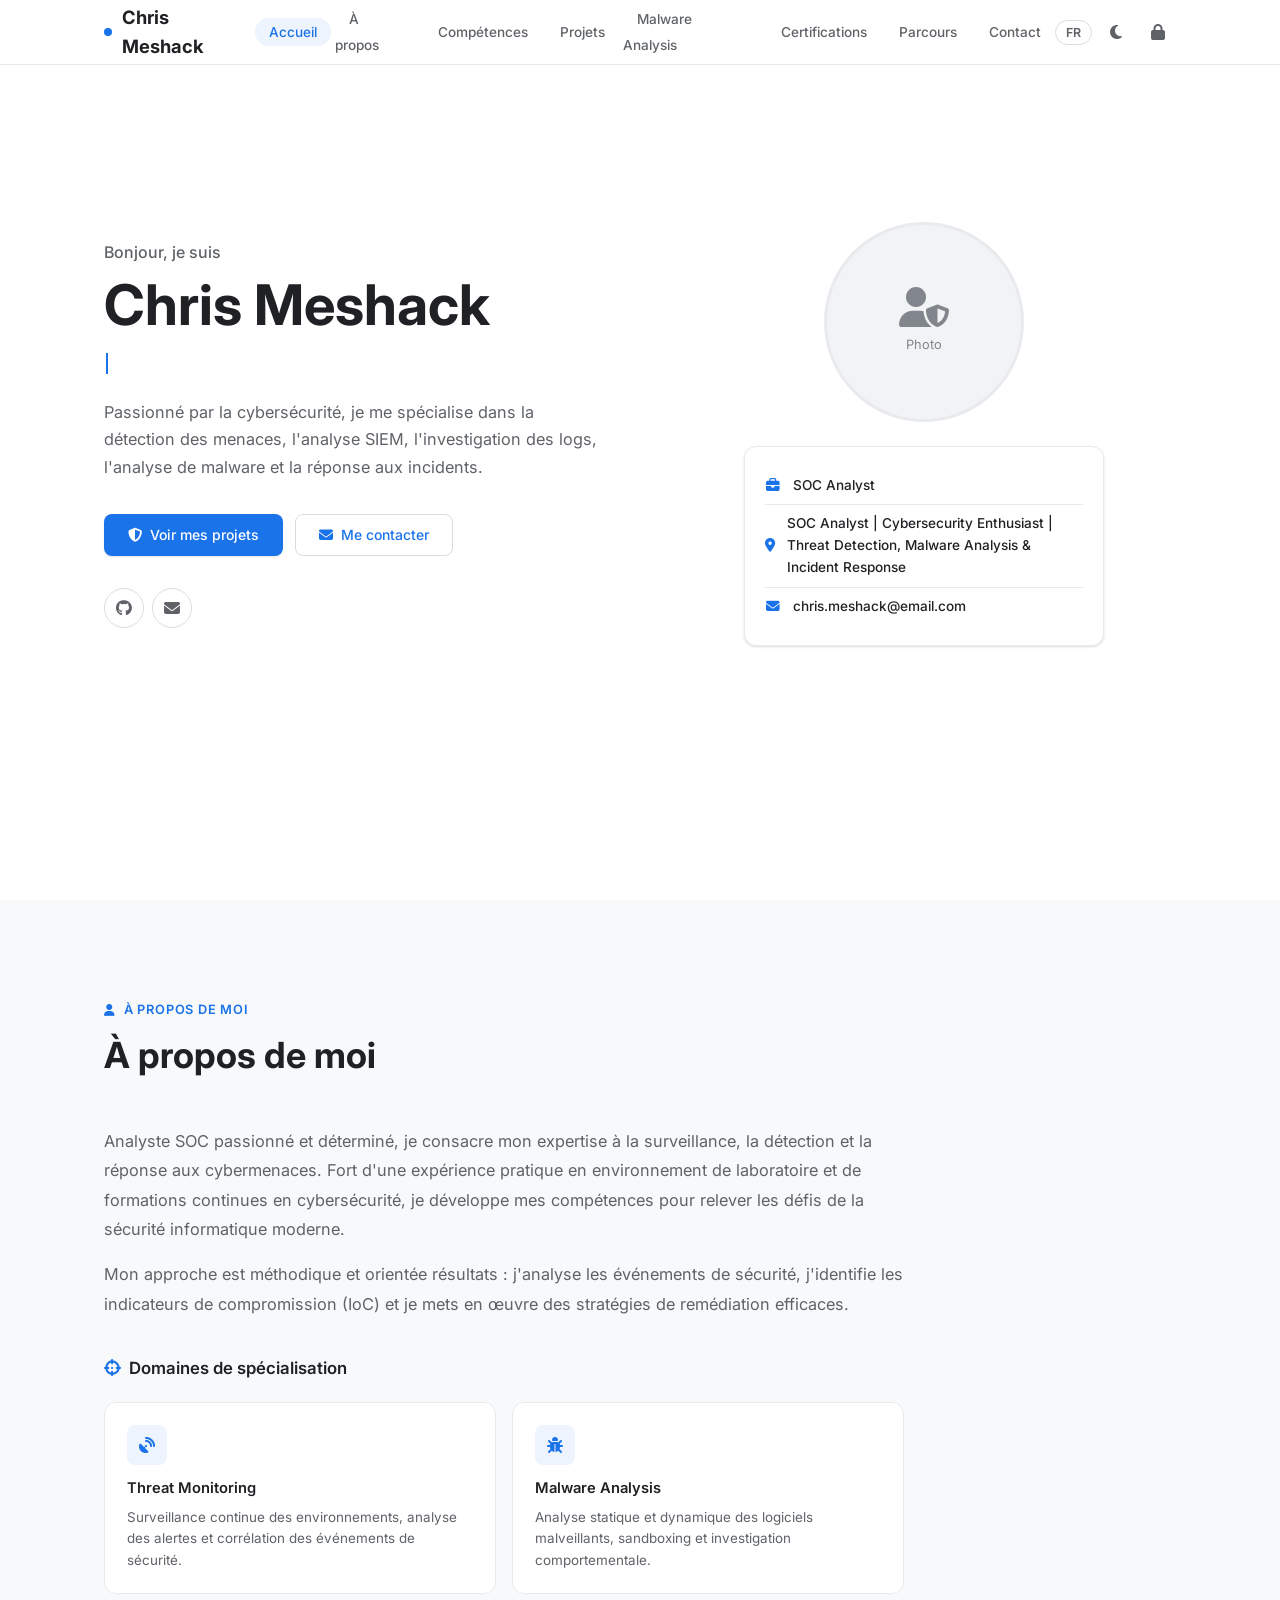
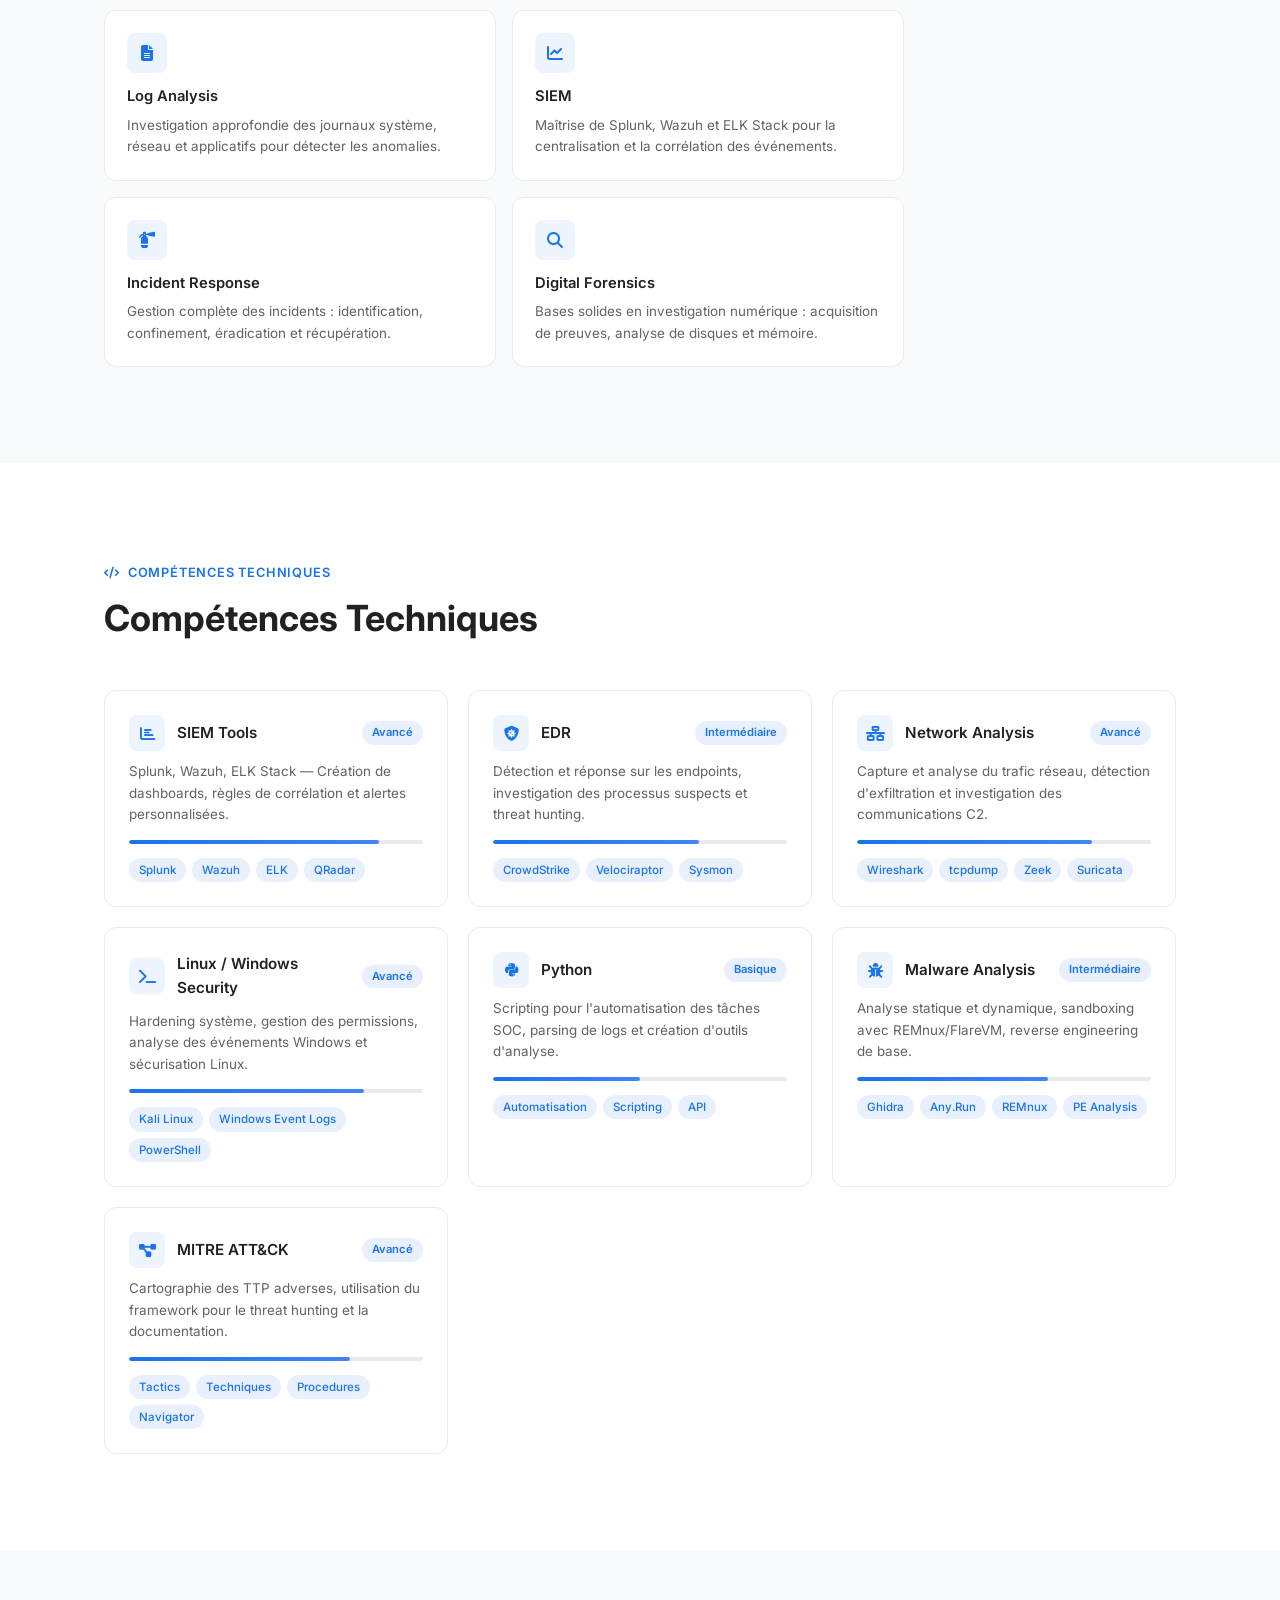
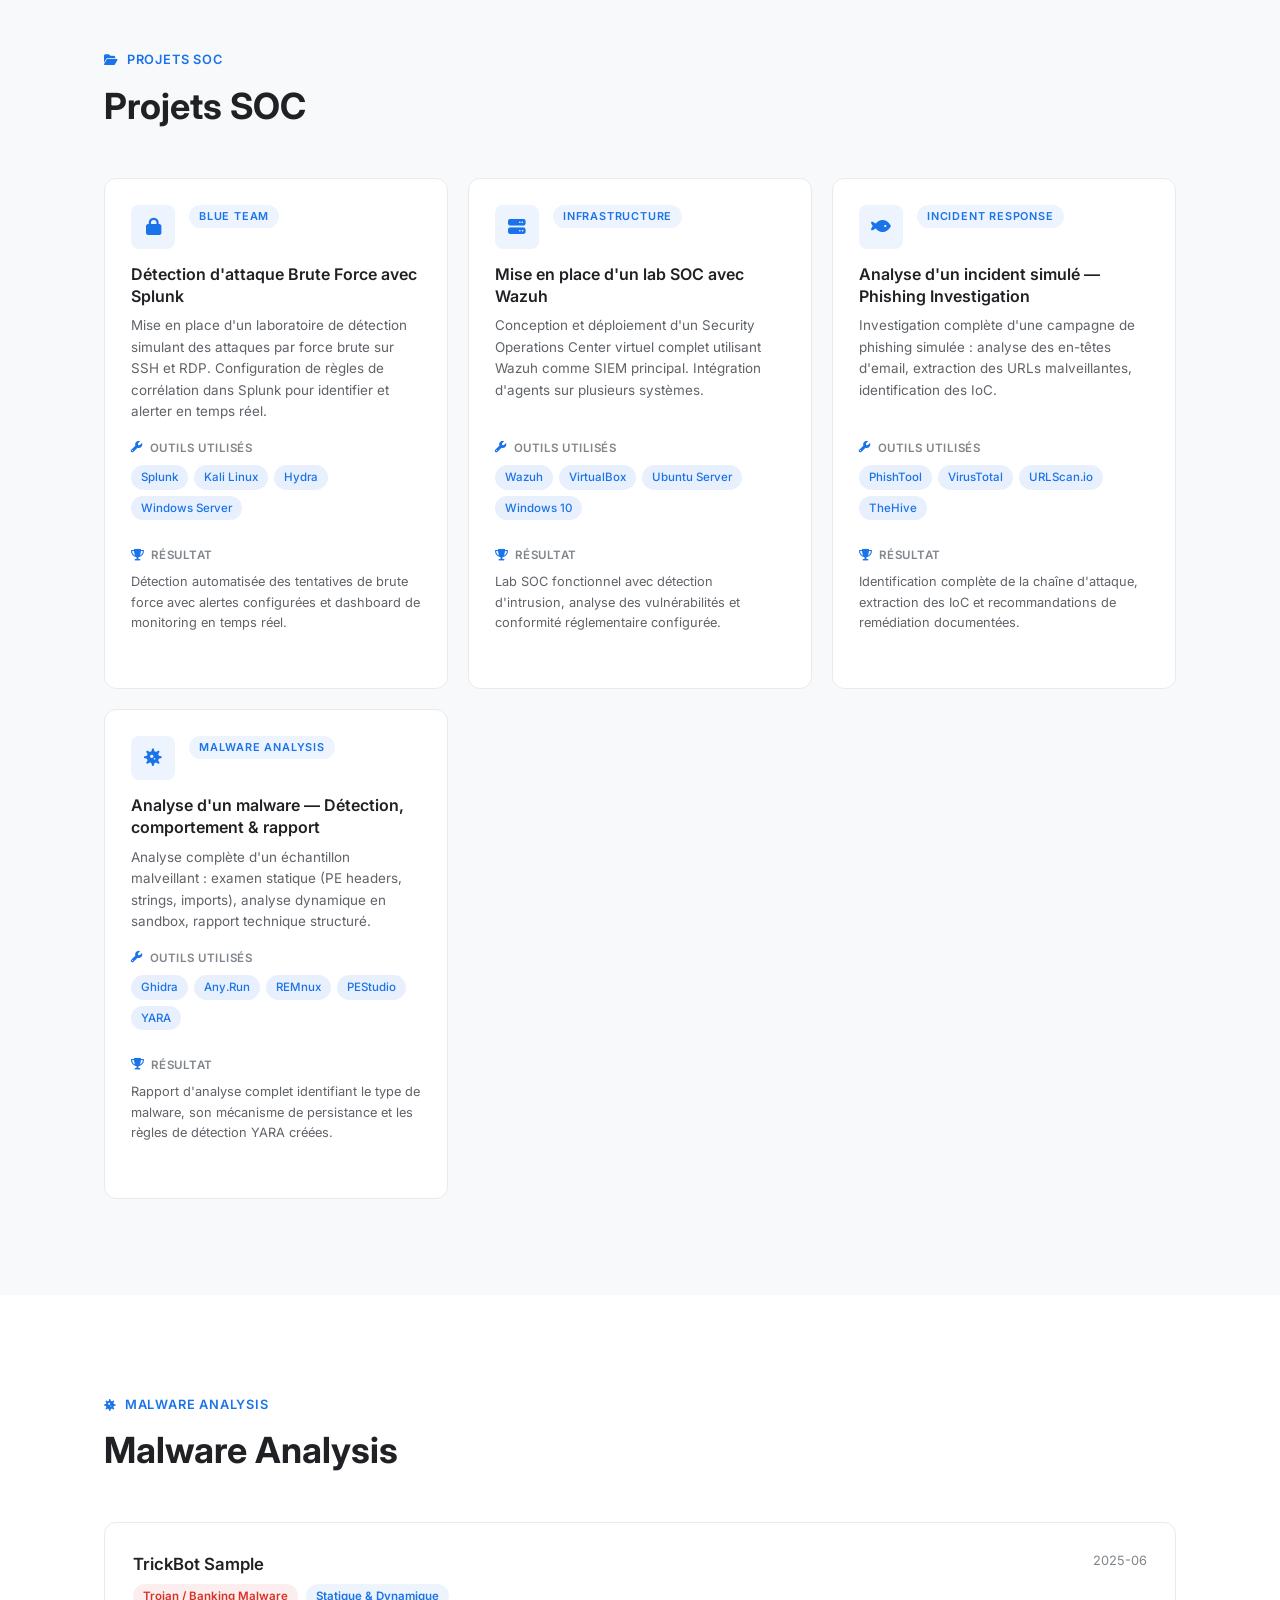
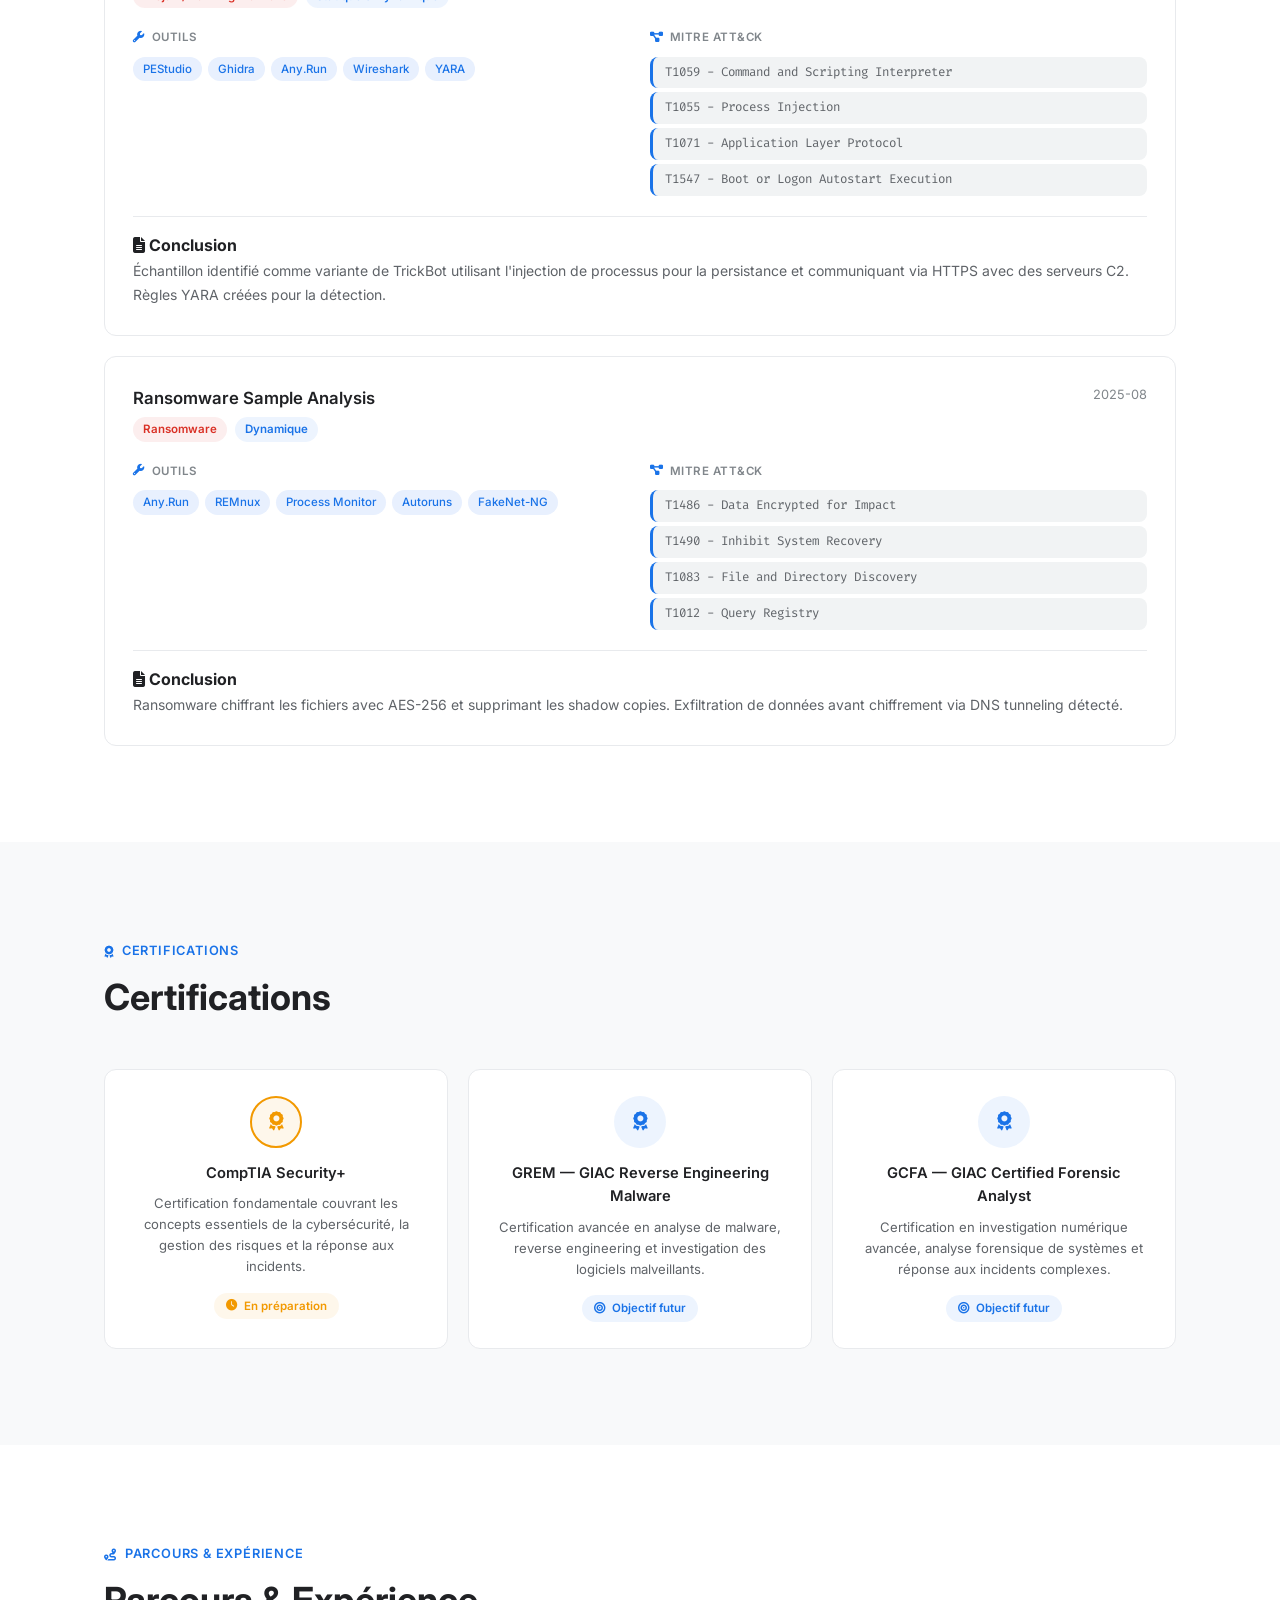
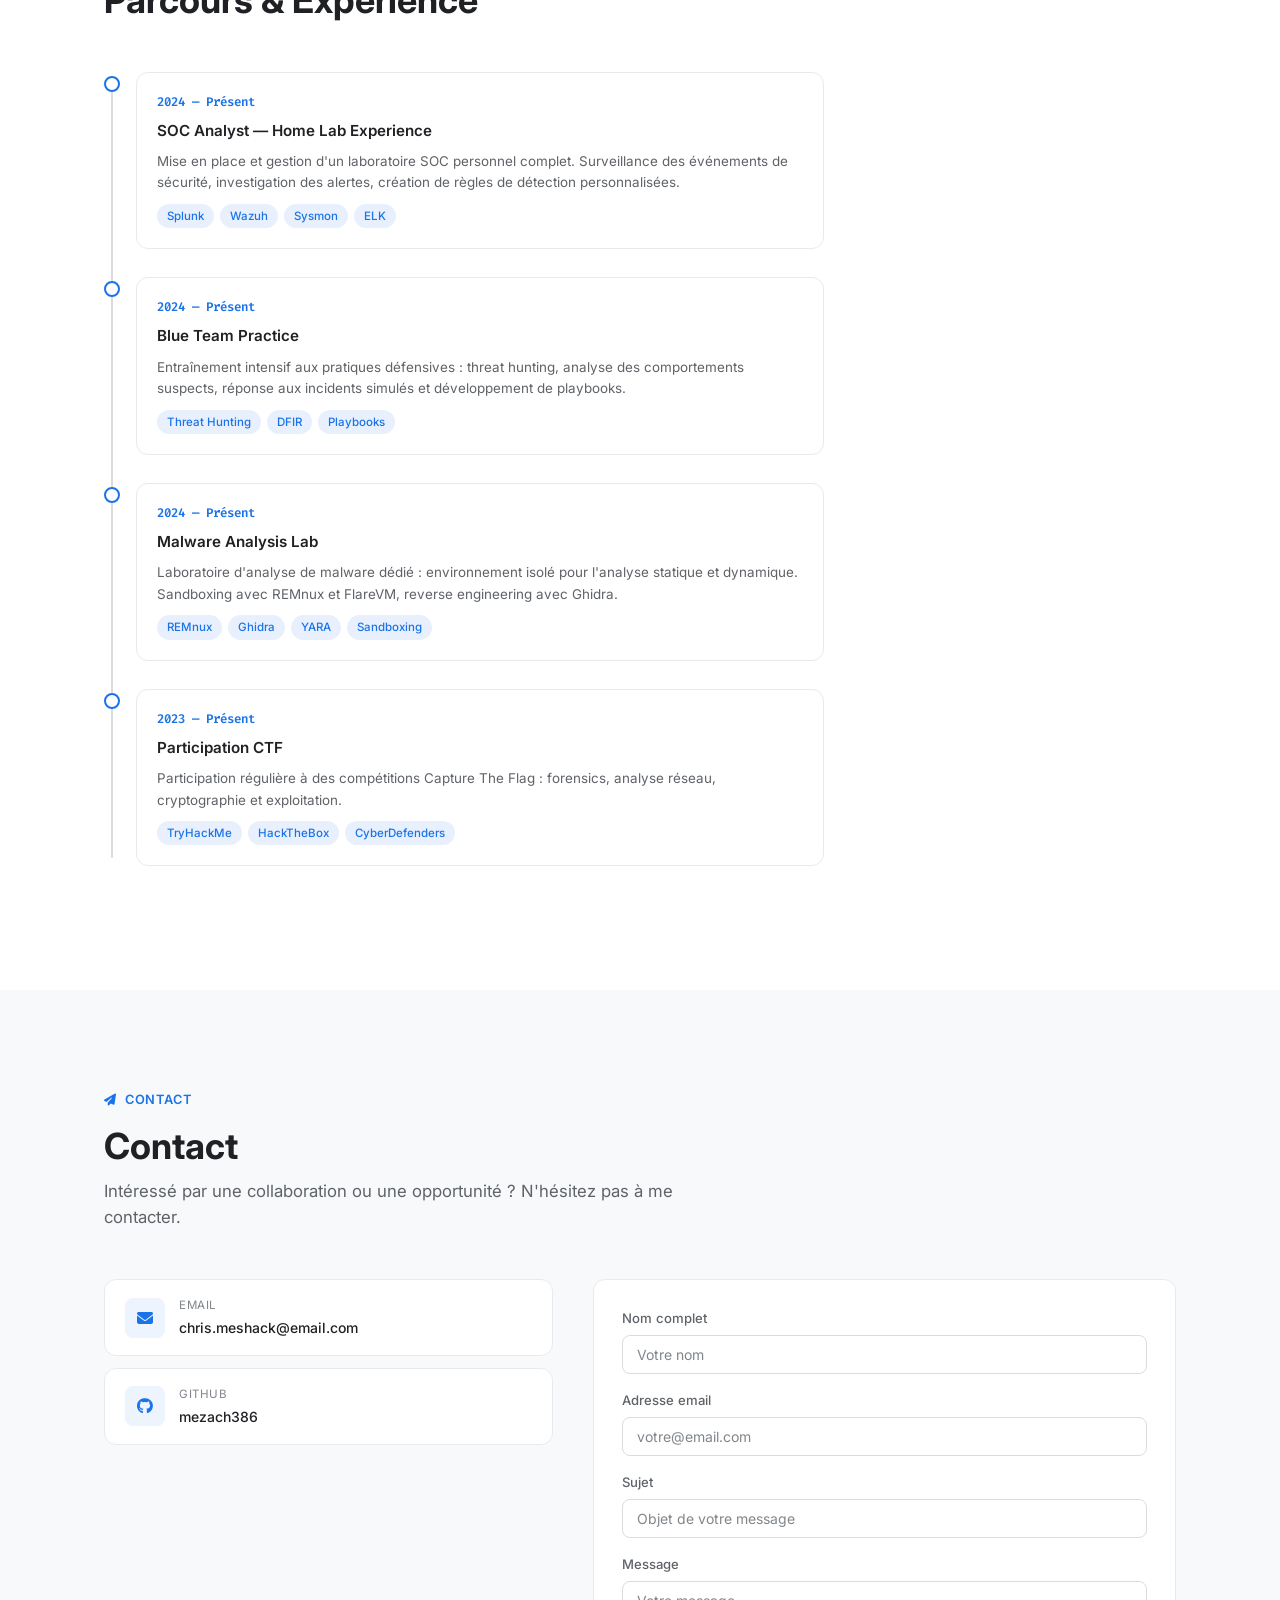
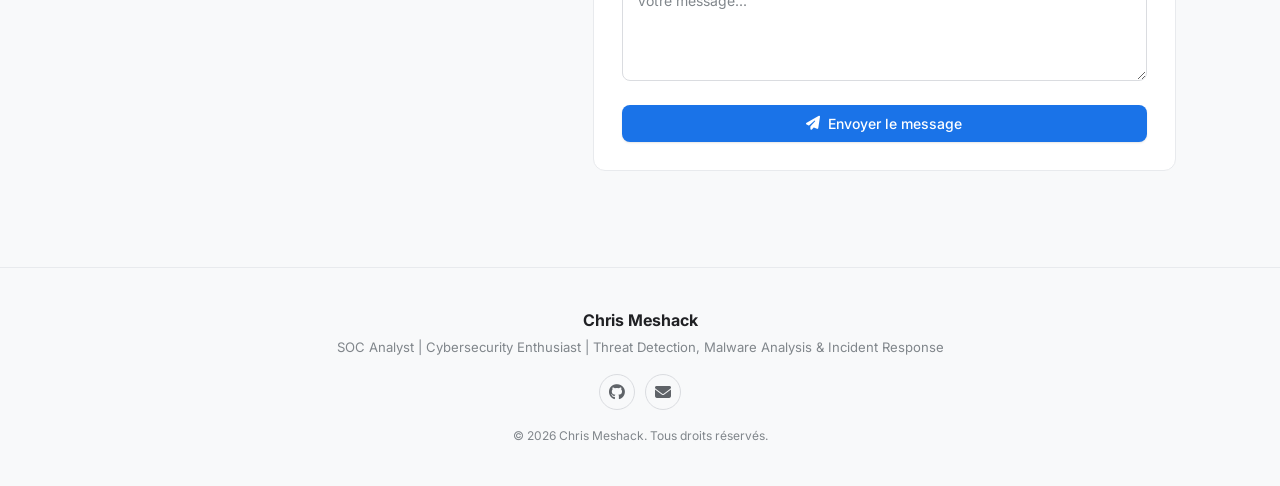
==== commit 60bba6a2: "feat: portfolio v2  Google-inspired design, admin dashboard, FR/EN, light/dark mode, malware analysi" ====
--- a/index.html
+++ b/index.html
@@ -1,668 +1,55 @@
 <!DOCTYPE html>
-<html lang="fr">
+<html lang="fr" data-theme="light">
 <head>
     <meta charset="UTF-8">
     <meta name="viewport" content="width=device-width, initial-scale=1.0">
     <meta name="description" content="Chris Meshack — SOC Analyst spécialisé en détection des menaces, analyse de malware et réponse aux incidents. Portfolio professionnel cybersécurité.">
-    <meta name="keywords" content="SOC Analyst, Cybersécurité, Malware Analysis, Incident Response, Threat Detection, SIEM, Splunk, Wazuh, ELK, Blue Team">
+    <meta name="keywords" content="SOC Analyst, Cybersécurité, Malware Analysis, Incident Response, Threat Detection, SIEM, Blue Team">
     <meta name="author" content="Chris Meshack">
     <meta name="robots" content="index, follow">
-
-    <!-- Open Graph -->
-    <meta property="og:title" content="Chris Meshack — SOC Analyst | Cybersecurity Portfolio">
+    <meta property="og:title" content="Chris Meshack — SOC Analyst Portfolio">
     <meta property="og:description" content="Portfolio professionnel — Détection des menaces, Analyse de Malware & Réponse aux incidents.">
     <meta property="og:type" content="website">
-    <meta property="og:url" content="https://mezach386.github.io/SocAnalyst/">
-
     <title>Chris Meshack — SOC Analyst | Cybersecurity Portfolio</title>
 
-    <!-- Google Fonts -->
+    <!-- Fonts -->
     <link rel="preconnect" href="https://fonts.googleapis.com">
     <link href="https://fonts.googleapis.com/css2?family=Inter:wght@300;400;500;600;700;800&family=Fira+Code:wght@400;500&display=swap" rel="stylesheet">
-
-    <!-- Font Awesome -->
+    <!-- Icons -->
     <link rel="stylesheet" href="https://cdnjs.cloudflare.com/ajax/libs/font-awesome/6.5.1/css/all.min.css">
-
-    <!-- Main CSS -->
+    <!-- Styles -->
     <link rel="stylesheet" href="assets/css/style.css">
 </head>
 <body>
 
-    <!-- ========================================
-         NAVIGATION
-    ========================================= -->
+    <!-- ====== NAVIGATION ====== -->
     <nav id="navbar" class="navbar">
         <div class="nav-container">
             <a href="#hero" class="nav-logo">
-                <span class="logo-bracket">&lt;</span>CM<span class="logo-bracket">/&gt;</span>
+                <span class="nav-logo-dot"></span> Chris Meshack
             </a>
-            <ul class="nav-menu">
-                <li><a href="#hero" class="nav-link active">Accueil</a></li>
-                <li><a href="#about" class="nav-link">À propos</a></li>
-                <li><a href="#skills" class="nav-link">Compétences</a></li>
-                <li><a href="#projects" class="nav-link">Projets</a></li>
-                <li><a href="#experience" class="nav-link">Parcours</a></li>
-                <li><a href="#certifications" class="nav-link">Certifications</a></li>
-                <li><a href="#contact" class="nav-link">Contact</a></li>
+            <ul class="nav-center" id="navMenu">
+                <!-- Rendered by JS -->
             </ul>
-            <button class="nav-toggle" aria-label="Menu" aria-expanded="false">
-                <span class="hamburger"></span>
-            </button>
+            <div class="nav-controls">
+                <button class="lang-toggle" id="langToggle" title="FR / EN">FR</button>
+                <button class="nav-btn" id="themeToggle" title="Theme"><i class="fas fa-moon"></i></button>
+                <a href="admin.html" class="nav-btn" title="Admin"><i class="fas fa-lock"></i></a>
+                <button class="nav-toggle" id="navToggle" aria-label="Menu">
+                    <span class="hamburger"></span>
+                </button>
+            </div>
         </div>
     </nav>
 
-    <!-- ========================================
-         SECTION 1 — HERO
-    ========================================= -->
-    <section id="hero" class="section hero-section">
-        <div class="hero-bg-grid"></div>
-        <div class="hero-particles" id="particles"></div>
-        <div class="container hero-container">
-            <div class="hero-content">
-                <p class="hero-greeting animate-fade-up">Bonjour, je suis</p>
-                <h1 class="hero-name animate-fade-up delay-1">Chris Meshack</h1>
-                <h2 class="hero-title animate-fade-up delay-2">
-                    <span class="typed-text" id="typed-output"></span><span class="cursor">|</span>
-                </h2>
-                <p class="hero-description animate-fade-up delay-3">
-                    Passionné par la cybersécurité, je me spécialise dans la détection des menaces, 
-                    l'analyse SIEM, l'investigation des logs, l'analyse de malware et la réponse aux incidents. 
-                    Mon objectif : protéger les infrastructures et anticiper les cyberattaques.
-                </p>
-                <div class="hero-buttons animate-fade-up delay-4">
-                    <a href="#projects" class="btn btn-primary">
-                        <i class="fas fa-shield-halved"></i> Voir mes projets
-                    </a>
-                    <a href="#contact" class="btn btn-outline">
-                        <i class="fas fa-envelope"></i> Me contacter
-                    </a>
-                </div>
-                <div class="hero-social animate-fade-up delay-5">
-                    <a href="https://github.com/mezach386" target="_blank" rel="noopener" aria-label="GitHub"><i class="fab fa-github"></i></a>
-                    <a href="#" target="_blank" rel="noopener" aria-label="LinkedIn"><i class="fab fa-linkedin-in"></i></a>
-                    <a href="mailto:chris.meshack@email.com" aria-label="Email"><i class="fas fa-envelope"></i></a>
-                </div>
-            </div>
-            <div class="hero-image animate-fade-up delay-3">
-                <div class="hero-image-wrapper">
-                    <div class="hero-image-border"></div>
-                    <div class="hero-image-placeholder">
-                        <i class="fas fa-user-shield"></i>
-                        <span>Photo</span>
-                    </div>
-                </div>
-                <div class="hero-terminal">
-                    <div class="terminal-header">
-                        <span class="terminal-dot red"></span>
-                        <span class="terminal-dot yellow"></span>
-                        <span class="terminal-dot green"></span>
-                        <span class="terminal-title">soc-analyst@kali:~</span>
-                    </div>
-                    <div class="terminal-body">
-                        <p><span class="terminal-prompt">$</span> <span class="terminal-cmd">whoami</span></p>
-                        <p class="terminal-output">chris.meshack — SOC Analyst</p>
-                        <p><span class="terminal-prompt">$</span> <span class="terminal-cmd">cat skills.txt</span></p>
-                        <p class="terminal-output">Threat Detection, SIEM, Malware Analysis, IR</p>
-                        <p><span class="terminal-prompt">$</span> <span class="terminal-cmd blink">_</span></p>
-                    </div>
-                </div>
-            </div>
-        </div>
-        <a href="#about" class="scroll-indicator" aria-label="Défiler vers le bas">
-            <i class="fas fa-chevron-down"></i>
-        </a>
-    </section>
+    <!-- ====== MAIN CONTENT (rendered dynamically) ====== -->
+    <main id="portfolioContent"></main>
 
-    <!-- ========================================
-         SECTION 2 — À PROPOS
-    ========================================= -->
-    <section id="about" class="section about-section">
-        <div class="container">
-            <h2 class="section-title">
-                <span class="title-number">01.</span> À propos de moi
-            </h2>
-            <div class="about-grid">
-                <div class="about-text">
-                    <p>
-                        Analyste SOC passionné et déterminé, je consacre mon expertise à la surveillance, 
-                        la détection et la réponse aux cybermenaces. Fort d'une expérience pratique en 
-                        environnement de laboratoire et de formations continues en cybersécurité, je 
-                        développe mes compétences pour relever les défis de la sécurité informatique moderne.
-                    </p>
-                    <p>
-                        Mon approche est méthodique et orientée résultats : j'analyse les événements de 
-                        sécurité, j'identifie les indicateurs de compromission (IoC) et je mets en œuvre des 
-                        stratégies de remédiation efficaces.
-                    </p>
-                    <div class="about-specializations">
-                        <h3><i class="fas fa-crosshairs"></i> Domaines de spécialisation</h3>
-                        <div class="spec-grid">
-                            <!-- Spécialisation 1 -->
-                            <div class="spec-card">
-                                <div class="spec-icon"><i class="fas fa-satellite-dish"></i></div>
-                                <h4>Threat Monitoring</h4>
-                                <p>Surveillance continue des environnements, analyse des alertes et corrélation des événements de sécurité.</p>
-                            </div>
-                            <!-- Spécialisation 2 -->
-                            <div class="spec-card">
-                                <div class="spec-icon"><i class="fas fa-bug"></i></div>
-                                <h4>Malware Analysis</h4>
-                                <p>Analyse statique et dynamique des logiciels malveillants, sandboxing et investigation comportementale.</p>
-                            </div>
-                            <!-- Spécialisation 3 -->
-                            <div class="spec-card">
-                                <div class="spec-icon"><i class="fas fa-file-lines"></i></div>
-                                <h4>Log Analysis</h4>
-                                <p>Investigation approfondie des journaux système, réseau et applicatifs pour détecter les anomalies.</p>
-                            </div>
-                            <!-- Spécialisation 4 -->
-                            <div class="spec-card">
-                                <div class="spec-icon"><i class="fas fa-chart-line"></i></div>
-                                <h4>SIEM</h4>
-                                <p>Maîtrise de Splunk, Wazuh et ELK Stack pour la centralisation et la corrélation des événements.</p>
-                            </div>
-                            <!-- Spécialisation 5 -->
-                            <div class="spec-card">
-                                <div class="spec-icon"><i class="fas fa-fire-extinguisher"></i></div>
-                                <h4>Incident Response</h4>
-                                <p>Gestion complète des incidents : identification, confinement, éradication et récupération.</p>
-                            </div>
-                            <!-- Spécialisation 6 -->
-                            <div class="spec-card">
-                                <div class="spec-icon"><i class="fas fa-magnifying-glass"></i></div>
-                                <h4>Digital Forensics</h4>
-                                <p>Bases solides en investigation numérique : acquisition de preuves, analyse de disques et mémoire.</p>
-                            </div>
-                        </div>
-                    </div>
-                </div>
-            </div>
-        </div>
-    </section>
+    <!-- ====== FOOTER ====== -->
+    <footer class="footer" id="footer"></footer>
 
-    <!-- ========================================
-         SECTION 3 — COMPÉTENCES TECHNIQUES
-    ========================================= -->
-    <section id="skills" class="section skills-section">
-        <div class="container">
-            <h2 class="section-title">
-                <span class="title-number">02.</span> Compétences Techniques
-            </h2>
-            <div class="skills-grid">
-                <!-- Compétence 1 -->
-                <div class="skill-card">
-                    <div class="skill-header">
-                        <div class="skill-icon"><i class="fas fa-chart-bar"></i></div>
-                        <h3>SIEM Tools</h3>
-                        <span class="skill-level">Avancé</span>
-                    </div>
-                    <p>Splunk, Wazuh, ELK Stack — Création de dashboards, règles de corrélation et alertes personnalisées.</p>
-                    <div class="skill-bar">
-                        <div class="skill-progress" data-progress="85"></div>
-                    </div>
-                    <div class="skill-tags">
-                        <span>Splunk</span><span>Wazuh</span><span>ELK</span><span>QRadar</span>
-                    </div>
-                </div>
-                <!-- Compétence 2 -->
-                <div class="skill-card">
-                    <div class="skill-header">
-                        <div class="skill-icon"><i class="fas fa-shield-virus"></i></div>
-                        <h3>EDR</h3>
-                        <span class="skill-level">Intermédiaire</span>
-                    </div>
-                    <p>Détection et réponse sur les endpoints, investigation des processus suspects et threat hunting.</p>
-                    <div class="skill-bar">
-                        <div class="skill-progress" data-progress="70"></div>
-                    </div>
-                    <div class="skill-tags">
-                        <span>CrowdStrike</span><span>Velociraptor</span><span>Sysmon</span>
-                    </div>
-                </div>
-                <!-- Compétence 3 -->
-                <div class="skill-card">
-                    <div class="skill-header">
-                        <div class="skill-icon"><i class="fas fa-network-wired"></i></div>
-                        <h3>Network Analysis</h3>
-                        <span class="skill-level">Avancé</span>
-                    </div>
-                    <p>Capture et analyse du trafic réseau, détection d'exfiltration et investigation des communications C2.</p>
-                    <div class="skill-bar">
-                        <div class="skill-progress" data-progress="80"></div>
-                    </div>
-                    <div class="skill-tags">
-                        <span>Wireshark</span><span>tcpdump</span><span>Zeek</span><span>Suricata</span>
-                    </div>
-                </div>
-                <!-- Compétence 4 -->
-                <div class="skill-card">
-                    <div class="skill-header">
-                        <div class="skill-icon"><i class="fas fa-terminal"></i></div>
-                        <h3>Linux / Windows Security</h3>
-                        <span class="skill-level">Avancé</span>
-                    </div>
-                    <p>Hardening système, gestion des permissions, analyse des événements Windows et sécurisation Linux.</p>
-                    <div class="skill-bar">
-                        <div class="skill-progress" data-progress="80"></div>
-                    </div>
-                    <div class="skill-tags">
-                        <span>Kali Linux</span><span>Windows Event Logs</span><span>PowerShell</span>
-                    </div>
-                </div>
-                <!-- Compétence 5 -->
-                <div class="skill-card">
-                    <div class="skill-header">
-                        <div class="skill-icon"><i class="fab fa-python"></i></div>
-                        <h3>Python</h3>
-                        <span class="skill-level">Basique</span>
-                    </div>
-                    <p>Scripting pour l'automatisation des tâches SOC, parsing de logs et création d'outils d'analyse.</p>
-                    <div class="skill-bar">
-                        <div class="skill-progress" data-progress="50"></div>
-                    </div>
-                    <div class="skill-tags">
-                        <span>Automatisation</span><span>Scripting</span><span>API</span>
-                    </div>
-                </div>
-                <!-- Compétence 6 -->
-                <div class="skill-card">
-                    <div class="skill-header">
-                        <div class="skill-icon"><i class="fas fa-bug"></i></div>
-                        <h3>Malware Analysis</h3>
-                        <span class="skill-level">Intermédiaire</span>
-                    </div>
-                    <p>Analyse statique et dynamique, sandboxing avec REMnux/FlareVM, reverse engineering de base.</p>
-                    <div class="skill-bar">
-                        <div class="skill-progress" data-progress="65"></div>
-                    </div>
-                    <div class="skill-tags">
-                        <span>Ghidra</span><span>Any.Run</span><span>REMnux</span><span>PE Analysis</span>
-                    </div>
-                </div>
-                <!-- Compétence 7 -->
-                <div class="skill-card">
-                    <div class="skill-header">
-                        <div class="skill-icon"><i class="fas fa-diagram-project"></i></div>
-                        <h3>MITRE ATT&CK</h3>
-                        <span class="skill-level">Avancé</span>
-                    </div>
-                    <p>Cartographie des TTP adverses, utilisation du framework pour le threat hunting et la documentation.</p>
-                    <div class="skill-bar">
-                        <div class="skill-progress" data-progress="75"></div>
-                    </div>
-                    <div class="skill-tags">
-                        <span>Tactics</span><span>Techniques</span><span>Procedures</span><span>Navigator</span>
-                    </div>
-                </div>
-            </div>
-        </div>
-    </section>
-
-    <!-- ========================================
-         SECTION 4 — PROJETS
-    ========================================= -->
-    <section id="projects" class="section projects-section">
-        <div class="container">
-            <h2 class="section-title">
-                <span class="title-number">03.</span> Projets SOC & Malware Analysis
-            </h2>
-            <p class="section-subtitle">
-                Découvrez mes projets pratiques en détection des menaces, analyse de malware et réponse aux incidents.
-            </p>
-            <div class="projects-grid">
-
-                <!-- Projet 1 -->
-                <div class="project-card">
-                    <div class="project-icon">
-                        <i class="fas fa-lock"></i>
-                    </div>
-                    <div class="project-tag">Blue Team</div>
-                    <h3>Détection d'attaque Brute Force avec Splunk</h3>
-                    <p>
-                        Mise en place d'un laboratoire de détection simulant des attaques par force brute 
-                        sur SSH et RDP. Configuration de règles de corrélation dans Splunk pour identifier 
-                        et alerter en temps réel sur les tentatives d'intrusion répétées.
-                    </p>
-                    <div class="project-tools">
-                        <h4><i class="fas fa-wrench"></i> Outils utilisés</h4>
-                        <div class="tool-tags">
-                            <span>Splunk</span>
-                            <span>Kali Linux</span>
-                            <span>Hydra</span>
-                            <span>Windows Server</span>
-                        </div>
-                    </div>
-                    <div class="project-result">
-                        <h4><i class="fas fa-trophy"></i> Résultat</h4>
-                        <p>Détection automatisée des tentatives de brute force avec alertes configurées et dashboard de monitoring en temps réel.</p>
-                    </div>
-                    <a href="#" class="btn btn-sm">
-                        <i class="fas fa-arrow-right"></i> Voir détails
-                    </a>
-                </div>
-
-                <!-- Projet 2 -->
-                <div class="project-card">
-                    <div class="project-icon">
-                        <i class="fas fa-server"></i>
-                    </div>
-                    <div class="project-tag">Infrastructure</div>
-                    <h3>Mise en place d'un lab SOC avec Wazuh</h3>
-                    <p>
-                        Conception et déploiement d'un Security Operations Center virtuel complet utilisant 
-                        Wazuh comme SIEM principal. Intégration d'agents sur plusieurs systèmes (Windows, Linux) 
-                        pour la collecte centralisée des logs et la détection des comportements suspects.
-                    </p>
-                    <div class="project-tools">
-                        <h4><i class="fas fa-wrench"></i> Outils utilisés</h4>
-                        <div class="tool-tags">
-                            <span>Wazuh</span>
-                            <span>VirtualBox</span>
-                            <span>Ubuntu Server</span>
-                            <span>Windows 10</span>
-                        </div>
-                    </div>
-                    <div class="project-result">
-                        <h4><i class="fas fa-trophy"></i> Résultat</h4>
-                        <p>Lab SOC fonctionnel avec détection d'intrusion, analyse des vulnérabilités et conformité réglementaire configurée.</p>
-                    </div>
-                    <a href="#" class="btn btn-sm">
-                        <i class="fas fa-arrow-right"></i> Voir détails
-                    </a>
-                </div>
-
-                <!-- Projet 3 -->
-                <div class="project-card">
-                    <div class="project-icon">
-                        <i class="fas fa-fish"></i>
-                    </div>
-                    <div class="project-tag">Incident Response</div>
-                    <h3>Analyse d'un incident simulé — Phishing Investigation</h3>
-                    <p>
-                        Investigation complète d'une campagne de phishing simulée : analyse des en-têtes 
-                        d'email, extraction des URLs malveillantes, identification des indicateurs de 
-                        compromission (IoC) et rédaction d'un rapport technique détaillé.
-                    </p>
-                    <div class="project-tools">
-                        <h4><i class="fas fa-wrench"></i> Outils utilisés</h4>
-                        <div class="tool-tags">
-                            <span>PhishTool</span>
-                            <span>VirusTotal</span>
-                            <span>URLScan.io</span>
-                            <span>TheHive</span>
-                        </div>
-                    </div>
-                    <div class="project-result">
-                        <h4><i class="fas fa-trophy"></i> Résultat</h4>
-                        <p>Identification complète de la chaîne d'attaque, extraction des IoC et recommandations de remédiation documentées.</p>
-                    </div>
-                    <a href="#" class="btn btn-sm">
-                        <i class="fas fa-arrow-right"></i> Voir détails
-                    </a>
-                </div>
-
-                <!-- Projet 4 -->
-                <div class="project-card">
-                    <div class="project-icon">
-                        <i class="fas fa-virus"></i>
-                    </div>
-                    <div class="project-tag">Malware Analysis</div>
-                    <h3>Analyse d'un malware — Détection, comportement & rapport</h3>
-                    <p>
-                        Analyse complète d'un échantillon malveillant : examen statique (PE headers, strings, 
-                        imports), analyse dynamique en sandbox (comportement réseau, modifications fichiers/registres),
-                        et rédaction d'un rapport technique structuré avec les TTP MITRE ATT&CK identifiés.
-                    </p>
-                    <div class="project-tools">
-                        <h4><i class="fas fa-wrench"></i> Outils utilisés</h4>
-                        <div class="tool-tags">
-                            <span>Ghidra</span>
-                            <span>Any.Run</span>
-                            <span>REMnux</span>
-                            <span>PEStudio</span>
-                            <span>YARA</span>
-                        </div>
-                    </div>
-                    <div class="project-result">
-                        <h4><i class="fas fa-trophy"></i> Résultat</h4>
-                        <p>Rapport d'analyse complet identifiant le type de malware, son mécanisme de persistance et les règles de détection YARA créées.</p>
-                    </div>
-                    <a href="#" class="btn btn-sm">
-                        <i class="fas fa-arrow-right"></i> Voir détails
-                    </a>
-                </div>
-
-            </div>
-        </div>
-    </section>
-
-    <!-- ========================================
-         SECTION 5 — EXPÉRIENCE / PARCOURS
-    ========================================= -->
-    <section id="experience" class="section experience-section">
-        <div class="container">
-            <h2 class="section-title">
-                <span class="title-number">04.</span> Expérience & Parcours
-            </h2>
-            <div class="timeline">
-                <!-- Expérience 1 -->
-                <div class="timeline-item">
-                    <div class="timeline-marker">
-                        <i class="fas fa-shield-halved"></i>
-                    </div>
-                    <div class="timeline-content">
-                        <div class="timeline-date">2024 — Présent</div>
-                        <h3>SOC Analyst — Home Lab Experience</h3>
-                        <p>
-                            Mise en place et gestion d'un laboratoire SOC personnel complet. Surveillance des 
-                            événements de sécurité, investigation des alertes, création de règles de détection 
-                            personnalisées et documentation des procédures opérationnelles.
-                        </p>
-                        <div class="timeline-tags">
-                            <span>Splunk</span><span>Wazuh</span><span>Sysmon</span><span>ELK</span>
-                        </div>
-                    </div>
-                </div>
-                <!-- Expérience 2 -->
-                <div class="timeline-item">
-                    <div class="timeline-marker">
-                        <i class="fas fa-user-shield"></i>
-                    </div>
-                    <div class="timeline-content">
-                        <div class="timeline-date">2024 — Présent</div>
-                        <h3>Blue Team Practice</h3>
-                        <p>
-                            Entraînement intensif aux pratiques défensives : threat hunting, analyse des 
-                            comportements suspects, réponse aux incidents simulés et développement de 
-                            playbooks de réponse. Utilisation régulière de plateformes comme LetsDefend et Blue Team Labs.
-                        </p>
-                        <div class="timeline-tags">
-                            <span>Threat Hunting</span><span>DFIR</span><span>Playbooks</span>
-                        </div>
-                    </div>
-                </div>
-                <!-- Expérience 3 -->
-                <div class="timeline-item">
-                    <div class="timeline-marker">
-                        <i class="fas fa-bug"></i>
-                    </div>
-                    <div class="timeline-content">
-                        <div class="timeline-date">2024 — Présent</div>
-                        <h3>Malware Analysis Lab</h3>
-                        <p>
-                            Laboratoire d'analyse de malware dédié : environnement isolé pour l'analyse 
-                            statique et dynamique d'échantillons malveillants. Pratique du sandboxing avec 
-                            REMnux et FlareVM, reverse engineering de base avec Ghidra et création de 
-                            règles YARA pour la détection.
-                        </p>
-                        <div class="timeline-tags">
-                            <span>REMnux</span><span>Ghidra</span><span>YARA</span><span>Sandboxing</span>
-                        </div>
-                    </div>
-                </div>
-                <!-- Expérience 4 -->
-                <div class="timeline-item">
-                    <div class="timeline-marker">
-                        <i class="fas fa-flag"></i>
-                    </div>
-                    <div class="timeline-content">
-                        <div class="timeline-date">2023 — Présent</div>
-                        <h3>Participation CTF</h3>
-                        <p>
-                            Participation régulière à des compétitions Capture The Flag : résolution de 
-                            challenges en forensics, analyse réseau, cryptographie et exploitation. 
-                            Développement de la pensée critique et des compétences techniques sous pression.
-                        </p>
-                        <div class="timeline-tags">
-                            <span>TryHackMe</span><span>HackTheBox</span><span>CyberDefenders</span>
-                        </div>
-                    </div>
-                </div>
-            </div>
-        </div>
-    </section>
-
-    <!-- ========================================
-         SECTION 6 — CERTIFICATIONS
-    ========================================= -->
-    <section id="certifications" class="section certs-section">
-        <div class="container">
-            <h2 class="section-title">
-                <span class="title-number">05.</span> Certifications
-            </h2>
-            <p class="section-subtitle">
-                Certifications obtenues et en cours de préparation pour valider mes compétences en cybersécurité.
-            </p>
-            <div class="certs-grid">
-                <!-- Certification 1 -->
-                <div class="cert-card">
-                    <div class="cert-badge pending">
-                        <i class="fas fa-award"></i>
-                    </div>
-                    <h3>CompTIA Security+</h3>
-                    <p>Certification fondamentale couvrant les concepts essentiels de la cybersécurité, la gestion des risques et la réponse aux incidents.</p>
-                    <span class="cert-status pending">
-                        <i class="fas fa-clock"></i> En préparation
-                    </span>
-                </div>
-                <!-- Certification 2 -->
-                <div class="cert-card">
-                    <div class="cert-badge pending">
-                        <i class="fas fa-award"></i>
-                    </div>
-                    <h3>GREM — GIAC Reverse Engineering Malware</h3>
-                    <p>Certification avancée en analyse de malware, reverse engineering et investigation des logiciels malveillants.</p>
-                    <span class="cert-status pending">
-                        <i class="fas fa-clock"></i> Objectif futur
-                    </span>
-                </div>
-                <!-- Certification 3 -->
-                <div class="cert-card">
-                    <div class="cert-badge pending">
-                        <i class="fas fa-award"></i>
-                    </div>
-                    <h3>GCFA — GIAC Certified Forensic Analyst</h3>
-                    <p>Certification en investigation numérique avancée, analyse forensique de systèmes et réponse aux incidents complexes.</p>
-                    <span class="cert-status pending">
-                        <i class="fas fa-clock"></i> Objectif futur
-                    </span>
-                </div>
-                <!-- Certification 4 — Placeholder pour ajout facile -->
-                <div class="cert-card cert-placeholder">
-                    <div class="cert-badge add">
-                        <i class="fas fa-plus"></i>
-                    </div>
-                    <h3>Prochaine certification</h3>
-                    <p>Espace réservé pour ajouter une nouvelle certification. Dupliquez ce bloc et modifiez les informations.</p>
-                    <span class="cert-status add">
-                        <i class="fas fa-plus-circle"></i> À ajouter
-                    </span>
-                </div>
-            </div>
-        </div>
-    </section>
-
-    <!-- ========================================
-         SECTION 7 — CONTACT
-    ========================================= -->
-    <section id="contact" class="section contact-section">
-        <div class="container">
-            <h2 class="section-title">
-                <span class="title-number">06.</span> Contact
-            </h2>
-            <p class="section-subtitle">
-                Intéressé par une collaboration ou une opportunité ? N'hésitez pas à me contacter.
-            </p>
-            <div class="contact-grid">
-                <div class="contact-info">
-                    <div class="contact-card">
-                        <div class="contact-icon"><i class="fas fa-envelope"></i></div>
-                        <div>
-                            <h4>Email</h4>
-                            <a href="mailto:chris.meshack@email.com">chris.meshack@email.com</a>
-                        </div>
-                    </div>
-                    <div class="contact-card">
-                        <div class="contact-icon"><i class="fab fa-linkedin-in"></i></div>
-                        <div>
-                            <h4>LinkedIn</h4>
-                            <a href="#" target="_blank" rel="noopener">linkedin.com/in/chrismeshack</a>
-                        </div>
-                    </div>
-                    <div class="contact-card">
-                        <div class="contact-icon"><i class="fab fa-github"></i></div>
-                        <div>
-                            <h4>GitHub</h4>
-                            <a href="https://github.com/mezach386" target="_blank" rel="noopener">github.com/mezach386</a>
-                        </div>
-                    </div>
-                </div>
-                <form class="contact-form" id="contactForm" action="#" method="POST">
-                    <div class="form-group">
-                        <label for="name">Nom complet</label>
-                        <input type="text" id="name" name="name" placeholder="Votre nom" required>
-                    </div>
-                    <div class="form-group">
-                        <label for="email">Adresse email</label>
-                        <input type="email" id="email" name="email" placeholder="votre@email.com" required>
-                    </div>
-                    <div class="form-group">
-                        <label for="subject">Sujet</label>
-                        <input type="text" id="subject" name="subject" placeholder="Objet de votre message" required>
-                    </div>
-                    <div class="form-group">
-                        <label for="message">Message</label>
-                        <textarea id="message" name="message" rows="5" placeholder="Votre message..." required></textarea>
-                    </div>
-                    <button type="submit" class="btn btn-primary btn-full">
-                        <i class="fas fa-paper-plane"></i> Envoyer le message
-                    </button>
-                </form>
-            </div>
-        </div>
-    </section>
-
-    <!-- ========================================
-         FOOTER
-    ========================================= -->
-    <footer class="footer">
-        <div class="container">
-            <div class="footer-content">
-                <p class="footer-logo">
-                    <span class="logo-bracket">&lt;</span>Chris Meshack<span class="logo-bracket">/&gt;</span>
-                </p>
-                <p class="footer-text">SOC Analyst | Cybersecurity Enthusiast | Threat Detection, Malware Analysis & Incident Response</p>
-                <div class="footer-social">
-                    <a href="https://github.com/mezach386" target="_blank" rel="noopener" aria-label="GitHub"><i class="fab fa-github"></i></a>
-                    <a href="#" target="_blank" rel="noopener" aria-label="LinkedIn"><i class="fab fa-linkedin-in"></i></a>
-                    <a href="mailto:chris.meshack@email.com" aria-label="Email"><i class="fas fa-envelope"></i></a>
-                </div>
-                <p class="footer-copy">&copy; 2026 Chris Meshack. Tous droits réservés.</p>
-            </div>
-        </div>
-    </footer>
-
-    <!-- Main JS -->
+    <!-- Scripts -->
+    <script src="assets/js/data.js"></script>
     <script src="assets/js/main.js"></script>
 </body>
 </html>
--- a/assets/css/style.css
+++ b/assets/css/style.css
@@ -1,1485 +1,667 @@
-/* ==========================================
-   VARIABLES & THEME
-   ========================================== */
+/* =====================================================================
+   STYLE.CSS — Google-Inspired Design System
+   Chris Meshack — SOC Analyst Portfolio
+   Light/Dark Theme | Responsive | Minimal
+   ===================================================================== */
+
+/* ── Theme Variables ─────────────────────────────────────────────────── */
+:root,
+[data-theme="light"] {
+    --bg-primary: #ffffff;
+    --bg-secondary: #f8f9fa;
+    --bg-tertiary: #f1f3f4;
+    --bg-card: #ffffff;
+    --bg-card-hover: #f8f9fa;
+    --bg-nav: rgba(255, 255, 255, 0.92);
+    --bg-code: #f1f3f4;
+    --bg-input: #ffffff;
+
+    --text-primary: #202124;
+    --text-secondary: #5f6368;
+    --text-muted: #80868b;
+    --text-inverse: #ffffff;
+
+    --accent: #1a73e8;
+    --accent-hover: #1557b0;
+    --accent-light: rgba(26, 115, 232, 0.08);
+    --accent-lighter: rgba(26, 115, 232, 0.04);
+
+    --success: #1e8e3e;
+    --success-bg: rgba(30, 142, 62, 0.08);
+    --warning: #f29900;
+    --warning-bg: rgba(242, 153, 0, 0.08);
+    --error: #d93025;
+    --error-bg: rgba(217, 48, 37, 0.08);
+
+    --border: #dadce0;
+    --border-light: #e8eaed;
+    --shadow-sm: 0 1px 2px rgba(60, 64, 67, 0.1), 0 1px 3px rgba(60, 64, 67, 0.08);
+    --shadow-md: 0 1px 3px rgba(60, 64, 67, 0.15), 0 4px 8px rgba(60, 64, 67, 0.1);
+    --shadow-lg: 0 2px 6px rgba(60, 64, 67, 0.15), 0 8px 24px rgba(60, 64, 67, 0.12);
+    --shadow-hover: 0 1px 3px rgba(60, 64, 67, 0.2), 0 8px 20px rgba(60, 64, 67, 0.15);
+
+    --progress-bg: #e8eaed;
+    --progress-fill: linear-gradient(90deg, #1a73e8, #4285f4);
+
+    --tag-bg: #e8f0fe;
+    --tag-text: #1a73e8;
+    --tag-border: transparent;
+}
+
+[data-theme="dark"] {
+    --bg-primary: #1e1e1e;
+    --bg-secondary: #252525;
+    --bg-tertiary: #2d2d2d;
+    --bg-card: #2d2d2d;
+    --bg-card-hover: #333333;
+    --bg-nav: rgba(30, 30, 30, 0.95);
+    --bg-code: #333333;
+    --bg-input: #333333;
+
+    --text-primary: #e8eaed;
+    --text-secondary: #9aa0a6;
+    --text-muted: #80868b;
+    --text-inverse: #202124;
+
+    --accent: #8ab4f8;
+    --accent-hover: #aecbfa;
+    --accent-light: rgba(138, 180, 248, 0.12);
+    --accent-lighter: rgba(138, 180, 248, 0.06);
+
+    --success: #81c995;
+    --success-bg: rgba(129, 201, 149, 0.12);
+    --warning: #fdd663;
+    --warning-bg: rgba(253, 214, 99, 0.12);
+    --error: #f28b82;
+    --error-bg: rgba(242, 139, 130, 0.12);
+
+    --border: #3c4043;
+    --border-light: #3c4043;
+    --shadow-sm: 0 1px 2px rgba(0, 0, 0, 0.3);
+    --shadow-md: 0 2px 6px rgba(0, 0, 0, 0.3);
+    --shadow-lg: 0 4px 12px rgba(0, 0, 0, 0.4);
+    --shadow-hover: 0 4px 16px rgba(0, 0, 0, 0.5);
+
+    --progress-bg: #3c4043;
+    --progress-fill: linear-gradient(90deg, #8ab4f8, #aecbfa);
+
+    --tag-bg: rgba(138, 180, 248, 0.12);
+    --tag-text: #8ab4f8;
+    --tag-border: transparent;
+}
+
+/* ── Typography & Global Tokens ──────────────────────────────────────── */
 :root {
-    /* Colors — Cyber Dark Theme */
-    --bg-primary: #0a0e17;
-    --bg-secondary: #0f1623;
-    --bg-tertiary: #141c2e;
-    --bg-card: #111827;
-    --bg-card-hover: #1a2332;
-
-    --text-primary: #e2e8f0;
-    --text-secondary: #94a3b8;
-    --text-muted: #64748b;
-
-    --accent-blue: #00d4ff;
-    --accent-purple: #a855f7;
-    --accent-violet: #7c3aed;
-    --accent-cyan: #06b6d4;
-    --accent-green: #10b981;
-    --accent-red: #ef4444;
-    --accent-yellow: #f59e0b;
-
-    --gradient-primary: linear-gradient(135deg, var(--accent-blue), var(--accent-purple));
-    --gradient-card: linear-gradient(145deg, rgba(17, 24, 39, 0.8), rgba(20, 28, 46, 0.6));
-    --gradient-hero: linear-gradient(180deg, #0a0e17 0%, #0f1623 100%);
-
-    --border-color: rgba(0, 212, 255, 0.1);
-    --border-glow: rgba(0, 212, 255, 0.3);
-
-    --shadow-sm: 0 2px 8px rgba(0, 0, 0, 0.3);
-    --shadow-md: 0 4px 16px rgba(0, 0, 0, 0.4);
-    --shadow-lg: 0 8px 32px rgba(0, 0, 0, 0.5);
-    --shadow-glow: 0 0 20px rgba(0, 212, 255, 0.15);
-
-    /* Typography */
-    --font-main: 'Inter', -apple-system, BlinkMacSystemFont, sans-serif;
-    --font-mono: 'Fira Code', 'Consolas', monospace;
-
-    /* Spacing */
-    --section-padding: 100px 0;
-    --container-max: 1200px;
-
-    /* Transitions */
-    --transition-fast: 0.2s ease;
-    --transition-base: 0.3s ease;
-    --transition-slow: 0.5s ease;
-
-    /* Border radius */
-    --radius-sm: 6px;
-    --radius-md: 10px;
+    --font-main: 'Inter', 'Google Sans', -apple-system, BlinkMacSystemFont, 'Segoe UI', Roboto, sans-serif;
+    --font-mono: 'Fira Code', 'Roboto Mono', 'Consolas', monospace;
+    --radius-sm: 8px;
+    --radius-md: 12px;
     --radius-lg: 16px;
     --radius-xl: 24px;
-}
-
-/* ==========================================
-   RESET & BASE
-   ========================================== */
-*,
-*::before,
-*::after {
-    margin: 0;
-    padding: 0;
-    box-sizing: border-box;
-}
-
-html {
-    scroll-behavior: smooth;
-    scroll-padding-top: 80px;
-    font-size: 16px;
-}
-
+    --radius-full: 9999px;
+    --max-width: 1120px;
+    --transition: 0.2s ease;
+    --section-gap: 96px;
+}
+
+/* ── Reset ───────────────────────────────────────────────────────────── */
+*, *::before, *::after { margin: 0; padding: 0; box-sizing: border-box; }
+html { scroll-behavior: smooth; scroll-padding-top: 80px; font-size: 16px; }
 body {
     font-family: var(--font-main);
-    background-color: var(--bg-primary);
+    background: var(--bg-primary);
     color: var(--text-primary);
-    line-height: 1.7;
+    line-height: 1.6;
     overflow-x: hidden;
     -webkit-font-smoothing: antialiased;
-    -moz-osx-font-smoothing: grayscale;
-}
-
-a {
-    color: var(--accent-blue);
-    text-decoration: none;
-    transition: color var(--transition-fast);
-}
-
-a:hover {
-    color: var(--accent-purple);
-}
-
-img {
-    max-width: 100%;
-    height: auto;
-}
-
-ul {
-    list-style: none;
-}
-
-.container {
-    max-width: var(--container-max);
-    margin: 0 auto;
-    padding: 0 24px;
-}
-
-.section {
-    padding: var(--section-padding);
-    position: relative;
-}
-
-/* ==========================================
-   SECTION TITLES
-   ========================================== */
+    transition: background 0.3s, color 0.3s;
+}
+a { color: var(--accent); text-decoration: none; transition: color var(--transition); }
+a:hover { color: var(--accent-hover); }
+ul { list-style: none; }
+img { max-width: 100%; height: auto; }
+.container { max-width: var(--max-width); margin: 0 auto; padding: 0 24px; }
+
+/* ── Section Base ────────────────────────────────────────────────────── */
+.section { padding: var(--section-gap) 0; position: relative; }
+.section-alt { background: var(--bg-secondary); }
+.section-header { margin-bottom: 48px; }
+.section-label {
+    display: inline-flex; align-items: center; gap: 8px;
+    font-size: 0.8rem; font-weight: 600; letter-spacing: 0.8px;
+    text-transform: uppercase; color: var(--accent); margin-bottom: 12px;
+}
+.section-label i { font-size: 0.75rem; }
 .section-title {
-    font-size: clamp(1.8rem, 4vw, 2.5rem);
-    font-weight: 700;
-    margin-bottom: 16px;
-    color: var(--text-primary);
-}
-
-.section-title .title-number {
-    font-family: var(--font-mono);
-    color: var(--accent-blue);
-    font-size: 0.7em;
-    margin-right: 8px;
-}
-
+    font-size: clamp(1.75rem, 3.5vw, 2.25rem);
+    font-weight: 700; color: var(--text-primary); line-height: 1.3;
+}
 .section-subtitle {
-    color: var(--text-secondary);
-    font-size: 1.1rem;
-    max-width: 600px;
-    margin-bottom: 48px;
-    line-height: 1.6;
-}
-
-/* ==========================================
-   NAVIGATION
-   ========================================== */
+    font-size: 1.05rem; color: var(--text-secondary);
+    max-width: 600px; margin-top: 8px; line-height: 1.6;
+}
+
+/* ── Navigation ──────────────────────────────────────────────────────── */
 .navbar {
-    position: fixed;
-    top: 0;
-    left: 0;
-    width: 100%;
-    z-index: 1000;
-    background: rgba(10, 14, 23, 0.85);
-    backdrop-filter: blur(20px);
-    -webkit-backdrop-filter: blur(20px);
-    border-bottom: 1px solid var(--border-color);
-    transition: all var(--transition-base);
-}
-
-.navbar.scrolled {
-    background: rgba(10, 14, 23, 0.95);
-    box-shadow: var(--shadow-md);
-}
-
+    position: fixed; top: 0; left: 0; width: 100%; z-index: 1000;
+    background: var(--bg-nav); backdrop-filter: blur(12px);
+    border-bottom: 1px solid var(--border-light);
+    transition: background 0.3s, box-shadow 0.3s;
+}
+.navbar.scrolled { box-shadow: var(--shadow-sm); }
 .nav-container {
-    max-width: var(--container-max);
-    margin: 0 auto;
-    padding: 0 24px;
-    display: flex;
-    align-items: center;
-    justify-content: space-between;
-    height: 70px;
-}
-
+    max-width: var(--max-width); margin: 0 auto; padding: 0 24px;
+    display: flex; align-items: center; justify-content: space-between; height: 64px;
+}
 .nav-logo {
-    font-family: var(--font-mono);
-    font-size: 1.4rem;
-    font-weight: 700;
-    color: var(--text-primary);
-    letter-spacing: 1px;
-}
-
-.nav-logo:hover {
-    color: var(--text-primary);
-}
-
-.logo-bracket {
-    color: var(--accent-blue);
-}
-
-.nav-menu {
-    display: flex;
-    align-items: center;
-    gap: 8px;
-}
-
+    font-size: 1.15rem; font-weight: 700; color: var(--text-primary);
+    display: flex; align-items: center; gap: 10px;
+}
+.nav-logo:hover { color: var(--text-primary); }
+.nav-logo-dot { width: 8px; height: 8px; border-radius: 50%; background: var(--accent); }
+.nav-center { display: flex; align-items: center; gap: 4px; }
 .nav-link {
-    color: var(--text-secondary);
-    font-size: 0.9rem;
-    font-weight: 500;
-    padding: 8px 16px;
-    border-radius: var(--radius-sm);
-    transition: all var(--transition-fast);
-    position: relative;
-}
-
-.nav-link:hover,
-.nav-link.active {
-    color: var(--accent-blue);
-    background: rgba(0, 212, 255, 0.05);
-}
-
-.nav-link.active::after {
-    content: '';
-    position: absolute;
-    bottom: 0;
-    left: 16px;
-    right: 16px;
-    height: 2px;
-    background: var(--gradient-primary);
-    border-radius: 2px;
-}
-
-/* Hamburger */
+    font-size: 0.85rem; font-weight: 500; color: var(--text-secondary);
+    padding: 6px 14px; border-radius: var(--radius-full); transition: all var(--transition);
+}
+.nav-link:hover { color: var(--text-primary); background: var(--accent-lighter); }
+.nav-link.active { color: var(--accent); background: var(--accent-light); }
+.nav-controls { display: flex; align-items: center; gap: 6px; }
+.nav-btn {
+    display: flex; align-items: center; justify-content: center;
+    width: 36px; height: 36px; border-radius: 50%; border: none; cursor: pointer;
+    background: transparent; color: var(--text-secondary); font-size: 1rem;
+    transition: all var(--transition);
+}
+.nav-btn:hover { background: var(--accent-light); color: var(--accent); }
+.lang-toggle {
+    font-size: 0.78rem; font-weight: 600; padding: 4px 10px;
+    border-radius: var(--radius-full); border: 1px solid var(--border);
+    background: transparent; color: var(--text-secondary); cursor: pointer;
+    transition: all var(--transition); font-family: var(--font-main);
+}
+.lang-toggle:hover { border-color: var(--accent); color: var(--accent); }
 .nav-toggle {
-    display: none;
-    background: none;
-    border: none;
-    cursor: pointer;
-    padding: 8px;
-    z-index: 1001;
-}
-
+    display: none; background: none; border: none; cursor: pointer;
+    padding: 8px; position: relative; z-index: 1001;
+}
 .hamburger {
-    display: block;
-    width: 24px;
-    height: 2px;
-    background: var(--text-primary);
-    position: relative;
-    transition: var(--transition-base);
-}
-
-.hamburger::before,
-.hamburger::after {
-    content: '';
-    position: absolute;
-    width: 24px;
-    height: 2px;
-    background: var(--text-primary);
-    transition: var(--transition-base);
-}
-
-.hamburger::before { top: -7px; }
-.hamburger::after { top: 7px; }
-
-.nav-toggle.active .hamburger {
-    background: transparent;
-}
-
-.nav-toggle.active .hamburger::before {
-    top: 0;
-    transform: rotate(45deg);
-    background: var(--accent-blue);
-}
-
-.nav-toggle.active .hamburger::after {
-    top: 0;
-    transform: rotate(-45deg);
-    background: var(--accent-blue);
-}
-
-/* ==========================================
-   BUTTONS
-   ========================================== */
+    display: block; width: 20px; height: 2px; background: var(--text-primary);
+    position: relative; transition: var(--transition);
+}
+.hamburger::before, .hamburger::after {
+    content: ''; position: absolute; width: 20px; height: 2px;
+    background: var(--text-primary); transition: var(--transition);
+}
+.hamburger::before { top: -6px; }
+.hamburger::after { top: 6px; }
+.nav-toggle.active .hamburger { background: transparent; }
+.nav-toggle.active .hamburger::before { top: 0; transform: rotate(45deg); }
+.nav-toggle.active .hamburger::after { top: 0; transform: rotate(-45deg); }
+
+/* ── Buttons ─────────────────────────────────────────────────────────── */
 .btn {
-    display: inline-flex;
-    align-items: center;
-    gap: 8px;
-    padding: 12px 28px;
-    border-radius: var(--radius-md);
-    font-size: 0.95rem;
-    font-weight: 600;
-    cursor: pointer;
-    transition: all var(--transition-base);
-    border: none;
-    text-decoration: none;
+    display: inline-flex; align-items: center; gap: 8px;
+    padding: 10px 24px; border-radius: var(--radius-sm); font-size: 0.875rem;
+    font-weight: 500; cursor: pointer; transition: all var(--transition);
+    border: none; font-family: var(--font-main); text-decoration: none;
+}
+.btn-primary {
+    background: var(--accent); color: #fff;
+    box-shadow: 0 1px 2px rgba(0, 0, 0, 0.1);
+}
+.btn-primary:hover { background: var(--accent-hover); color: #fff; box-shadow: var(--shadow-sm); }
+.btn-outline {
+    background: transparent; color: var(--accent);
+    border: 1px solid var(--border); padding: 9px 23px;
+}
+.btn-outline:hover { background: var(--accent-light); border-color: var(--accent); color: var(--accent); }
+.btn-text { background: transparent; color: var(--accent); padding: 8px 12px; }
+.btn-text:hover { background: var(--accent-light); }
+.btn-sm { padding: 6px 16px; font-size: 0.8125rem; }
+.btn-full { width: 100%; justify-content: center; }
+.btn-danger { background: var(--error); color: #fff; }
+.btn-danger:hover { opacity: 0.9; color: #fff; }
+
+/* ── Hero ─────────────────────────────────────────────────────────────── */
+.hero-section {
+    min-height: 100vh; display: flex; align-items: center;
+    padding-top: 64px; background: var(--bg-primary);
+}
+.hero-container { display: grid; grid-template-columns: 1fr 1fr; gap: 64px; align-items: center; }
+.hero-greeting { font-size: 1rem; color: var(--text-secondary); margin-bottom: 8px; font-weight: 500; }
+.hero-name {
+    font-size: clamp(2.5rem, 5.5vw, 3.5rem); font-weight: 700;
+    color: var(--text-primary); line-height: 1.15; margin-bottom: 12px;
+}
+.hero-typed-wrap { font-size: 1.1rem; color: var(--text-secondary); margin-bottom: 20px; min-height: 1.8rem; }
+.hero-typed { color: var(--accent); font-weight: 500; }
+.hero-cursor {
+    display: inline-block; width: 2px; height: 1.2em; background: var(--accent);
+    margin-left: 2px; vertical-align: text-bottom; animation: cursorBlink 1s step-end infinite;
+}
+@keyframes cursorBlink { 0%, 100% { opacity: 1; } 50% { opacity: 0; } }
+.hero-desc {
+    font-size: 1.02rem; color: var(--text-secondary); max-width: 520px;
+    line-height: 1.7; margin-bottom: 32px;
+}
+.hero-buttons { display: flex; gap: 12px; flex-wrap: wrap; margin-bottom: 32px; }
+.hero-social { display: flex; gap: 8px; }
+.hero-social a {
+    width: 40px; height: 40px; display: flex; align-items: center; justify-content: center;
+    border: 1px solid var(--border); border-radius: 50%;
+    color: var(--text-secondary); font-size: 1rem; transition: all var(--transition);
+}
+.hero-social a:hover { color: var(--accent); border-color: var(--accent); background: var(--accent-light); }
+.hero-visual { display: flex; flex-direction: column; align-items: center; gap: 24px; }
+.hero-photo {
+    width: 200px; height: 200px; border-radius: 50%;
+    background: var(--bg-tertiary); border: 3px solid var(--border-light);
+    display: flex; flex-direction: column; align-items: center;
+    justify-content: center; gap: 8px; overflow: hidden;
+}
+.hero-photo img { width: 100%; height: 100%; object-fit: cover; }
+.hero-photo-placeholder { color: var(--text-muted); text-align: center; }
+.hero-photo-placeholder i { font-size: 2.5rem; display: block; margin-bottom: 4px; }
+.hero-photo-placeholder span { font-size: 0.8rem; }
+.hero-info-card {
+    width: 100%; max-width: 360px; background: var(--bg-card);
+    border: 1px solid var(--border-light); border-radius: var(--radius-md);
+    padding: 20px; box-shadow: var(--shadow-sm);
+}
+.info-card-row {
+    display: flex; align-items: center; gap: 12px; padding: 8px 0;
+    font-size: 0.85rem; color: var(--text-secondary);
+}
+.info-card-row:not(:last-child) { border-bottom: 1px solid var(--border-light); }
+.info-card-row i { color: var(--accent); width: 16px; text-align: center; font-size: 0.85rem; }
+.info-card-row span { color: var(--text-primary); font-weight: 500; }
+
+/* ── About ───────────────────────────────────────────────────────────── */
+.about-content { max-width: 800px; }
+.about-text { color: var(--text-secondary); font-size: 1.02rem; line-height: 1.8; margin-bottom: 16px; }
+.spec-title {
+    font-size: 1.05rem; font-weight: 600; color: var(--text-primary);
+    margin: 36px 0 20px; display: flex; align-items: center; gap: 8px;
+}
+.spec-title i { color: var(--accent); }
+.spec-grid { display: grid; grid-template-columns: repeat(auto-fill, minmax(280px, 1fr)); gap: 16px; }
+.spec-card {
+    padding: 22px; background: var(--bg-card); border: 1px solid var(--border-light);
+    border-radius: var(--radius-md); transition: all var(--transition);
+}
+.spec-card:hover { box-shadow: var(--shadow-md); transform: translateY(-2px); }
+.spec-icon {
+    width: 40px; height: 40px; display: flex; align-items: center; justify-content: center;
+    background: var(--accent-light); border-radius: var(--radius-sm);
+    color: var(--accent); font-size: 1rem; margin-bottom: 12px;
+}
+.spec-card h4 { font-size: 0.92rem; font-weight: 600; color: var(--text-primary); margin-bottom: 6px; }
+.spec-card p { font-size: 0.84rem; color: var(--text-secondary); line-height: 1.6; }
+
+/* ── Skills ──────────────────────────────────────────────────────────── */
+.skills-grid { display: grid; grid-template-columns: repeat(auto-fill, minmax(340px, 1fr)); gap: 20px; }
+.skill-card {
+    padding: 24px; background: var(--bg-card); border: 1px solid var(--border-light);
+    border-radius: var(--radius-md); transition: all var(--transition);
+}
+.skill-card:hover { box-shadow: var(--shadow-md); transform: translateY(-2px); }
+.skill-header { display: flex; align-items: center; gap: 12px; margin-bottom: 10px; }
+.skill-icon {
+    width: 36px; height: 36px; display: flex; align-items: center; justify-content: center;
+    background: var(--accent-light); border-radius: var(--radius-sm);
+    color: var(--accent); font-size: 0.95rem;
+}
+.skill-name { font-size: 0.95rem; font-weight: 600; flex: 1; }
+.skill-level {
+    font-size: 0.7rem; font-weight: 600; padding: 3px 10px;
+    border-radius: var(--radius-full); background: var(--tag-bg); color: var(--tag-text);
+}
+.skill-desc { font-size: 0.84rem; color: var(--text-secondary); line-height: 1.6; margin-bottom: 14px; }
+.skill-bar { height: 4px; background: var(--progress-bg); border-radius: 2px; margin-bottom: 14px; overflow: hidden; }
+.skill-progress {
+    height: 100%; border-radius: 2px; background: var(--progress-fill);
+    width: 0%; transition: width 1.2s cubic-bezier(0.22, 1, 0.36, 1);
+}
+.skill-tags { display: flex; flex-wrap: wrap; gap: 6px; }
+.tag {
+    font-size: 0.72rem; font-weight: 500; padding: 3px 10px;
+    background: var(--tag-bg); color: var(--tag-text); border-radius: var(--radius-full);
+}
+
+/* ── Projects ────────────────────────────────────────────────────────── */
+.projects-grid { display: grid; grid-template-columns: repeat(auto-fill, minmax(340px, 1fr)); gap: 20px; }
+.project-card {
+    background: var(--bg-card); border: 1px solid var(--border-light);
+    border-radius: var(--radius-md); padding: 26px;
+    transition: all var(--transition); display: flex; flex-direction: column;
+}
+.project-card:hover { box-shadow: var(--shadow-md); transform: translateY(-2px); }
+.project-top { display: flex; align-items: flex-start; gap: 14px; margin-bottom: 14px; }
+.project-icon {
+    width: 44px; height: 44px; display: flex; align-items: center; justify-content: center;
+    background: var(--accent-light); border-radius: var(--radius-sm);
+    color: var(--accent); font-size: 1.1rem; flex-shrink: 0;
+}
+.project-tag {
+    font-size: 0.68rem; font-weight: 600; text-transform: uppercase;
+    letter-spacing: 0.8px; color: var(--accent); background: var(--accent-light);
+    padding: 3px 10px; border-radius: var(--radius-full);
+}
+.project-card h3 { font-size: 1rem; font-weight: 600; margin-bottom: 8px; color: var(--text-primary); line-height: 1.4; }
+.project-desc { font-size: 0.84rem; color: var(--text-secondary); line-height: 1.6; margin-bottom: 16px; flex: 1; }
+.project-meta { margin-bottom: 14px; }
+.project-meta-label {
+    font-size: 0.72rem; font-weight: 600; text-transform: uppercase;
+    letter-spacing: 0.5px; color: var(--text-muted); margin-bottom: 8px;
+    display: flex; align-items: center; gap: 6px;
+}
+.project-meta-label i { color: var(--accent); }
+.project-tools { display: flex; flex-wrap: wrap; gap: 6px; margin-bottom: 12px; }
+.project-result { font-size: 0.8rem; color: var(--text-secondary); line-height: 1.6; margin-bottom: 14px; }
+
+/* ── Malware Analysis ────────────────────────────────────────────────── */
+.malware-grid { display: grid; grid-template-columns: 1fr; gap: 20px; }
+.malware-card {
+    background: var(--bg-card); border: 1px solid var(--border-light);
+    border-radius: var(--radius-md); padding: 28px; transition: all var(--transition);
+}
+.malware-card:hover { box-shadow: var(--shadow-md); }
+.malware-header { display: flex; align-items: flex-start; justify-content: space-between; gap: 16px; margin-bottom: 20px; flex-wrap: wrap; }
+.malware-title-group h3 { font-size: 1.05rem; font-weight: 600; color: var(--text-primary); margin-bottom: 6px; }
+.malware-badges { display: flex; gap: 8px; flex-wrap: wrap; }
+.malware-type {
+    display: inline-block; font-size: 0.72rem; font-weight: 600;
+    padding: 3px 10px; border-radius: var(--radius-full);
+    background: var(--error-bg); color: var(--error);
+}
+.malware-method {
+    display: inline-block; font-size: 0.72rem; font-weight: 600;
+    padding: 3px 10px; border-radius: var(--radius-full);
+    background: var(--accent-light); color: var(--accent);
+}
+.malware-date { font-size: 0.8rem; color: var(--text-muted); white-space: nowrap; }
+.malware-body { display: grid; grid-template-columns: 1fr 1fr; gap: 20px; }
+.malware-section h4 {
+    font-size: 0.72rem; font-weight: 600; text-transform: uppercase;
+    letter-spacing: 0.5px; color: var(--text-muted); margin-bottom: 10px;
+    display: flex; align-items: center; gap: 6px;
+}
+.malware-section h4 i { color: var(--accent); }
+.mitre-list { display: flex; flex-direction: column; gap: 4px; }
+.mitre-tag {
+    font-size: 0.78rem; padding: 6px 12px; background: var(--bg-tertiary);
+    border-radius: var(--radius-sm); color: var(--text-secondary);
+    border-left: 3px solid var(--accent); font-family: var(--font-mono);
+}
+.malware-conclusion { grid-column: 1 / -1; padding-top: 16px; border-top: 1px solid var(--border-light); }
+.malware-conclusion p { font-size: 0.875rem; color: var(--text-secondary); line-height: 1.7; }
+.malware-footer { margin-top: 16px; display: flex; justify-content: flex-end; }
+
+/* ── Timeline ────────────────────────────────────────────────────────── */
+.timeline { max-width: 720px; position: relative; padding-left: 32px; }
+.timeline::before {
+    content: ''; position: absolute; left: 7px; top: 8px; bottom: 8px;
+    width: 2px; background: var(--border);
+}
+.timeline-item { position: relative; margin-bottom: 28px; }
+.timeline-dot {
+    position: absolute; left: -32px; top: 4px; width: 16px; height: 16px;
+    border-radius: 50%; background: var(--bg-primary); border: 2px solid var(--accent); z-index: 1;
+}
+.timeline-item:hover .timeline-dot { background: var(--accent-light); box-shadow: 0 0 0 4px var(--accent-light); }
+.timeline-content {
+    background: var(--bg-card); border: 1px solid var(--border-light);
+    border-radius: var(--radius-md); padding: 20px; transition: all var(--transition);
+}
+.timeline-item:hover .timeline-content { box-shadow: var(--shadow-sm); }
+.timeline-date { font-size: 0.78rem; font-weight: 600; color: var(--accent); margin-bottom: 6px; font-family: var(--font-mono); }
+.timeline-content h3 { font-size: 0.95rem; font-weight: 600; margin-bottom: 8px; color: var(--text-primary); }
+.timeline-content p { font-size: 0.84rem; color: var(--text-secondary); line-height: 1.6; margin-bottom: 10px; }
+.timeline-tags { display: flex; flex-wrap: wrap; gap: 6px; }
+
+/* ── Certifications ──────────────────────────────────────────────────── */
+.certs-grid { display: grid; grid-template-columns: repeat(auto-fill, minmax(280px, 1fr)); gap: 20px; }
+.cert-card {
+    background: var(--bg-card); border: 1px solid var(--border-light);
+    border-radius: var(--radius-md); padding: 26px; text-align: center;
+    transition: all var(--transition);
+}
+.cert-card:hover { box-shadow: var(--shadow-md); transform: translateY(-2px); }
+.cert-badge {
+    width: 52px; height: 52px; margin: 0 auto 14px;
+    display: flex; align-items: center; justify-content: center;
+    border-radius: 50%; font-size: 1.2rem;
+}
+.cert-badge.obtained { background: var(--success-bg); color: var(--success); border: 2px solid var(--success); }
+.cert-badge.in_progress { background: var(--warning-bg); color: var(--warning); border: 2px solid var(--warning); }
+.cert-badge.planned { background: var(--accent-light); color: var(--accent); border: 2px solid transparent; }
+.cert-card h3 { font-size: 0.92rem; font-weight: 600; color: var(--text-primary); margin-bottom: 8px; }
+.cert-card p { font-size: 0.82rem; color: var(--text-secondary); line-height: 1.6; margin-bottom: 14px; }
+.cert-status {
+    display: inline-flex; align-items: center; gap: 6px;
+    font-size: 0.72rem; font-weight: 600; padding: 4px 12px;
+    border-radius: var(--radius-full);
+}
+.cert-status.obtained { background: var(--success-bg); color: var(--success); }
+.cert-status.in_progress { background: var(--warning-bg); color: var(--warning); }
+.cert-status.planned { background: var(--accent-light); color: var(--accent); }
+
+/* ── Contact ─────────────────────────────────────────────────────────── */
+.contact-grid { display: grid; grid-template-columns: 1fr 1.3fr; gap: 40px; align-items: start; }
+.contact-cards { display: flex; flex-direction: column; gap: 12px; }
+.contact-card {
+    display: flex; align-items: center; gap: 14px; padding: 16px 20px;
+    background: var(--bg-card); border: 1px solid var(--border-light);
+    border-radius: var(--radius-md); transition: all var(--transition);
+}
+.contact-card:hover { box-shadow: var(--shadow-sm); }
+.contact-icon {
+    width: 40px; height: 40px; display: flex; align-items: center; justify-content: center;
+    background: var(--accent-light); border-radius: var(--radius-sm);
+    color: var(--accent); font-size: 1rem; flex-shrink: 0;
+}
+.contact-label { font-size: 0.72rem; color: var(--text-muted); text-transform: uppercase; letter-spacing: 0.5px; margin-bottom: 2px; }
+.contact-value { font-size: 0.875rem; color: var(--text-primary); font-weight: 500; }
+.contact-value a { color: var(--text-primary); }
+.contact-value a:hover { color: var(--accent); }
+.contact-form {
+    background: var(--bg-card); border: 1px solid var(--border-light);
+    border-radius: var(--radius-md); padding: 28px;
+}
+.form-group { margin-bottom: 16px; }
+.form-group label {
+    display: block; font-size: 0.82rem; font-weight: 500;
+    color: var(--text-secondary); margin-bottom: 6px;
+}
+.form-group input,
+.form-group textarea,
+.form-group select {
+    width: 100%; padding: 10px 14px; background: var(--bg-input);
+    border: 1px solid var(--border); border-radius: var(--radius-sm);
+    color: var(--text-primary); font-size: 0.875rem; font-family: var(--font-main);
+    transition: all var(--transition); outline: none;
+}
+.form-group input:focus,
+.form-group textarea:focus,
+.form-group select:focus { border-color: var(--accent); box-shadow: 0 0 0 2px var(--accent-light); }
+.form-group input::placeholder,
+.form-group textarea::placeholder { color: var(--text-muted); }
+.form-group textarea { resize: vertical; min-height: 100px; }
+
+/* ── Footer ──────────────────────────────────────────────────────────── */
+.footer { background: var(--bg-secondary); border-top: 1px solid var(--border-light); padding: 40px 0; }
+.footer-content { text-align: center; }
+.footer-name { font-size: 1rem; font-weight: 700; color: var(--text-primary); margin-bottom: 4px; }
+.footer-desc { font-size: 0.82rem; color: var(--text-muted); margin-bottom: 16px; }
+.footer-social { display: flex; justify-content: center; gap: 10px; margin-bottom: 16px; }
+.footer-social a {
+    width: 36px; height: 36px; display: flex; align-items: center; justify-content: center;
+    border: 1px solid var(--border); border-radius: 50%;
+    color: var(--text-secondary); transition: all var(--transition);
+}
+.footer-social a:hover { color: var(--accent); border-color: var(--accent); }
+.footer-copy { font-size: 0.75rem; color: var(--text-muted); }
+
+/* ── Scroll Reveal ───────────────────────────────────────────────────── */
+.reveal { opacity: 0; transform: translateY(24px); transition: opacity 0.6s ease, transform 0.6s ease; }
+.reveal.visible { opacity: 1; transform: translateY(0); }
+
+/* ── Notification ────────────────────────────────────────────────────── */
+.notification {
+    position: fixed; bottom: 24px; right: 24px; padding: 14px 20px;
+    border-radius: var(--radius-sm); display: flex; align-items: center; gap: 10px;
+    font-size: 0.85rem; font-weight: 500; z-index: 9999;
+    transform: translateY(80px); opacity: 0; transition: all 0.3s ease;
+}
+.notification.show { transform: translateY(0); opacity: 1; }
+.notification-success { background: var(--success-bg); color: var(--success); border: 1px solid var(--success); }
+.notification-error { background: var(--error-bg); color: var(--error); border: 1px solid var(--error); }
+
+/* ── Responsive: Tablet ──────────────────────────────────────────────── */
+@media (max-width: 1024px) {
+    .hero-container { grid-template-columns: 1fr; text-align: center; gap: 40px; }
+    .hero-desc { margin: 0 auto 32px; }
+    .hero-buttons { justify-content: center; }
+    .hero-social { justify-content: center; }
+    .hero-visual { order: -1; }
+    .contact-grid { grid-template-columns: 1fr; }
+    .malware-body { grid-template-columns: 1fr; }
+}
+
+/* ── Responsive: Mobile ──────────────────────────────────────────────── */
+@media (max-width: 768px) {
+    :root { --section-gap: 64px; }
+    .nav-center {
+        display: none; position: fixed; top: 0; left: 0; width: 100%; height: 100vh;
+        background: var(--bg-primary); flex-direction: column;
+        justify-content: center; align-items: center; gap: 12px; z-index: 999;
+    }
+    .nav-center.active { display: flex; }
+    .nav-link { font-size: 1rem; padding: 12px 24px; }
+    .nav-toggle { display: block; }
+    .hero-photo { width: 150px; height: 150px; }
+    .hero-name { font-size: 2rem; }
+    .projects-grid, .skills-grid { grid-template-columns: 1fr; }
+    .spec-grid { grid-template-columns: 1fr; }
+    .certs-grid { grid-template-columns: 1fr; }
+}
+
+@media (max-width: 480px) {
+    .container { padding: 0 16px; }
+    .hero-buttons { flex-direction: column; align-items: center; }
+    .hero-buttons .btn { width: 100%; justify-content: center; }
+}
+
+/* ── Scrollbar ───────────────────────────────────────────────────────── */
+::-webkit-scrollbar { width: 6px; }
+::-webkit-scrollbar-track { background: var(--bg-primary); }
+::-webkit-scrollbar-thumb { background: var(--border); border-radius: 3px; }
+::-webkit-scrollbar-thumb:hover { background: var(--text-muted); }
+::selection { background: var(--accent-light); color: var(--accent); }
+
+/* ===================================================================
+   ADMIN STYLES
+   =================================================================== */
+.admin-body { background: var(--bg-secondary); min-height: 100vh; }
+
+/* Login */
+.login-page {
+    min-height: 100vh; display: flex; align-items: center; justify-content: center;
+    background: var(--bg-secondary); padding: 24px;
+}
+.login-card {
+    background: var(--bg-card); border: 1px solid var(--border-light);
+    border-radius: var(--radius-lg); padding: 40px; width: 100%; max-width: 400px;
+    box-shadow: var(--shadow-md); text-align: center;
+}
+.login-card h1 { font-size: 1.5rem; font-weight: 700; margin-bottom: 8px; }
+.login-card .login-subtitle { font-size: 0.875rem; color: var(--text-secondary); margin-bottom: 28px; }
+.login-card .form-group { text-align: left; }
+.login-error { color: var(--error); font-size: 0.82rem; margin-bottom: 12px; display: none; }
+
+/* Admin Layout */
+.admin-layout { display: flex; min-height: 100vh; padding-top: 64px; }
+.admin-sidebar {
+    width: 260px; background: var(--bg-card); border-right: 1px solid var(--border-light);
+    padding: 24px 0; position: fixed; top: 64px; bottom: 0; overflow-y: auto;
+    transition: transform 0.3s;
+}
+.admin-main { flex: 1; margin-left: 260px; padding: 32px; min-height: calc(100vh - 64px); }
+.sidebar-label {
+    font-size: 0.68rem; font-weight: 600; text-transform: uppercase;
+    letter-spacing: 1px; color: var(--text-muted); padding: 8px 20px;
+}
+.sidebar-link {
+    display: flex; align-items: center; gap: 10px; padding: 10px 20px;
+    font-size: 0.85rem; color: var(--text-secondary); border-radius: 0;
+    transition: all var(--transition); cursor: pointer;
+    border: none; background: none; width: 100%; text-align: left;
     font-family: var(--font-main);
 }
-
-.btn-primary {
-    background: var(--gradient-primary);
-    color: #fff;
-    box-shadow: 0 4px 15px rgba(0, 212, 255, 0.3);
-}
-
-.btn-primary:hover {
-    transform: translateY(-2px);
-    box-shadow: 0 6px 25px rgba(0, 212, 255, 0.5);
-    color: #fff;
-}
-
-.btn-outline {
-    background: transparent;
-    color: var(--accent-blue);
-    border: 2px solid var(--accent-blue);
-}
-
-.btn-outline:hover {
-    background: rgba(0, 212, 255, 0.1);
-    transform: translateY(-2px);
-    color: var(--accent-blue);
-}
-
-.btn-sm {
-    padding: 8px 20px;
-    font-size: 0.85rem;
-    background: rgba(0, 212, 255, 0.1);
-    color: var(--accent-blue);
-    border: 1px solid rgba(0, 212, 255, 0.2);
-    border-radius: var(--radius-sm);
-}
-
-.btn-sm:hover {
-    background: rgba(0, 212, 255, 0.2);
-    color: var(--accent-blue);
-    transform: translateX(4px);
-}
-
-.btn-full {
-    width: 100%;
-    justify-content: center;
-}
-
-/* ==========================================
-   HERO SECTION
-   ========================================== */
-.hero-section {
-    min-height: 100vh;
-    display: flex;
-    align-items: center;
-    background: var(--gradient-hero);
-    padding-top: 70px;
-    position: relative;
-    overflow: hidden;
-}
-
-.hero-bg-grid {
-    position: absolute;
-    inset: 0;
-    background-image:
-        linear-gradient(rgba(0, 212, 255, 0.03) 1px, transparent 1px),
-        linear-gradient(90deg, rgba(0, 212, 255, 0.03) 1px, transparent 1px);
-    background-size: 60px 60px;
-    pointer-events: none;
-}
-
-.hero-particles {
-    position: absolute;
-    inset: 0;
-    pointer-events: none;
-    overflow: hidden;
-}
-
-.hero-container {
-    display: grid;
-    grid-template-columns: 1fr 1fr;
-    gap: 60px;
-    align-items: center;
-}
-
-.hero-greeting {
-    font-family: var(--font-mono);
-    color: var(--accent-blue);
-    font-size: 1rem;
-    margin-bottom: 12px;
-    letter-spacing: 2px;
-}
-
-.hero-name {
-    font-size: clamp(2.5rem, 6vw, 4rem);
-    font-weight: 800;
-    line-height: 1.1;
+.sidebar-link:hover { background: var(--accent-light); color: var(--accent); }
+.sidebar-link.active { background: var(--accent-light); color: var(--accent); font-weight: 600; border-right: 3px solid var(--accent); }
+.sidebar-link i { width: 18px; text-align: center; }
+
+/* Admin Panels */
+.admin-panel { display: none; }
+.admin-panel.active { display: block; }
+.admin-panel-header {
+    display: flex; align-items: center; justify-content: space-between;
+    margin-bottom: 24px; flex-wrap: wrap; gap: 12px;
+}
+.admin-panel-header h2 { font-size: 1.4rem; font-weight: 700; }
+
+/* Admin cards */
+.admin-card {
+    background: var(--bg-card); border: 1px solid var(--border-light);
+    border-radius: var(--radius-md); padding: 24px; margin-bottom: 16px;
+}
+.admin-card-header {
+    display: flex; align-items: center; justify-content: space-between;
+    margin-bottom: 16px; gap: 12px;
+}
+.admin-card-header h3 { font-size: 1rem; font-weight: 600; }
+.admin-card-actions { display: flex; gap: 8px; }
+.admin-btn-icon {
+    width: 32px; height: 32px; display: flex; align-items: center; justify-content: center;
+    border-radius: var(--radius-sm); border: 1px solid var(--border);
+    background: transparent; color: var(--text-secondary); cursor: pointer;
+    font-size: 0.8rem; transition: all var(--transition);
+}
+.admin-btn-icon:hover { background: var(--accent-light); color: var(--accent); border-color: var(--accent); }
+.admin-btn-icon.danger:hover { background: var(--error-bg); color: var(--error); border-color: var(--error); }
+
+/* Admin form grid */
+.admin-form-grid { display: grid; grid-template-columns: 1fr 1fr; gap: 14px; }
+.admin-form-grid .full-width { grid-column: 1 / -1; }
+
+/* Toggle switch */
+.toggle-switch { position: relative; display: inline-block; width: 44px; height: 24px; }
+.toggle-switch input { opacity: 0; width: 0; height: 0; }
+.toggle-slider {
+    position: absolute; cursor: pointer; inset: 0;
+    background: var(--border); border-radius: 12px; transition: var(--transition);
+}
+.toggle-slider::before {
+    content: ''; position: absolute; height: 18px; width: 18px;
+    left: 3px; bottom: 3px; background: var(--bg-primary);
+    border-radius: 50%; transition: var(--transition);
+}
+.toggle-switch input:checked + .toggle-slider { background: var(--accent); }
+.toggle-switch input:checked + .toggle-slider::before { transform: translateX(20px); }
+.section-toggle-row {
+    display: flex; align-items: center; justify-content: space-between;
+    padding: 12px 16px; background: var(--bg-card);
+    border: 1px solid var(--border-light); border-radius: var(--radius-sm);
     margin-bottom: 8px;
-    background: var(--gradient-primary);
-    -webkit-background-clip: text;
-    -webkit-text-fill-color: transparent;
-    background-clip: text;
-}
-
-.hero-title {
-    font-size: clamp(1rem, 2.5vw, 1.4rem);
-    font-weight: 400;
-    color: var(--text-secondary);
-    margin-bottom: 20px;
-    min-height: 2.5rem;
-}
-
-.typed-text {
-    color: var(--accent-purple);
-    font-weight: 500;
-}
-
-.cursor {
-    color: var(--accent-blue);
-    animation: blink-cursor 0.8s infinite;
-}
-
-@keyframes blink-cursor {
-    0%, 100% { opacity: 1; }
-    50% { opacity: 0; }
-}
-
-.hero-description {
-    color: var(--text-secondary);
-    font-size: 1.05rem;
-    max-width: 540px;
-    margin-bottom: 32px;
-    line-height: 1.8;
-}
-
-.hero-buttons {
-    display: flex;
-    gap: 16px;
-    flex-wrap: wrap;
-    margin-bottom: 32px;
-}
-
-.hero-social {
-    display: flex;
-    gap: 16px;
-}
-
-.hero-social a {
-    width: 44px;
-    height: 44px;
-    display: flex;
-    align-items: center;
-    justify-content: center;
-    border: 1px solid var(--border-color);
-    border-radius: var(--radius-sm);
-    color: var(--text-secondary);
-    font-size: 1.1rem;
-    transition: all var(--transition-base);
-}
-
-.hero-social a:hover {
-    color: var(--accent-blue);
-    border-color: var(--accent-blue);
-    background: rgba(0, 212, 255, 0.05);
-    transform: translateY(-2px);
-}
-
-/* Hero Image & Terminal */
-.hero-image {
-    display: flex;
-    flex-direction: column;
-    gap: 24px;
-    align-items: center;
-}
-
-.hero-image-wrapper {
-    width: 240px;
-    height: 240px;
-    position: relative;
-}
-
-.hero-image-border {
-    position: absolute;
-    inset: -4px;
-    border-radius: 50%;
-    background: var(--gradient-primary);
-    opacity: 0.6;
-    animation: glow-pulse 3s ease-in-out infinite;
-}
-
-@keyframes glow-pulse {
-    0%, 100% { opacity: 0.4; transform: scale(1); }
-    50% { opacity: 0.8; transform: scale(1.02); }
-}
-
-.hero-image-placeholder {
-    width: 100%;
-    height: 100%;
-    border-radius: 50%;
-    background: var(--bg-tertiary);
-    display: flex;
-    flex-direction: column;
-    align-items: center;
-    justify-content: center;
-    gap: 8px;
-    position: relative;
-    z-index: 1;
-    border: 3px solid var(--bg-secondary);
-}
-
-.hero-image-placeholder i {
-    font-size: 3rem;
-    color: var(--text-muted);
-}
-
-.hero-image-placeholder span {
-    font-size: 0.85rem;
-    color: var(--text-muted);
-}
-
-/* Terminal Card */
-.hero-terminal {
-    width: 100%;
-    max-width: 400px;
-    background: var(--bg-secondary);
-    border: 1px solid var(--border-color);
-    border-radius: var(--radius-md);
-    overflow: hidden;
-    box-shadow: var(--shadow-lg);
-}
-
-.terminal-header {
-    display: flex;
-    align-items: center;
-    gap: 8px;
-    padding: 10px 16px;
-    background: var(--bg-tertiary);
-    border-bottom: 1px solid var(--border-color);
-}
-
-.terminal-dot {
-    width: 12px;
-    height: 12px;
-    border-radius: 50%;
-}
-
-.terminal-dot.red { background: #ef4444; }
-.terminal-dot.yellow { background: #f59e0b; }
-.terminal-dot.green { background: #10b981; }
-
-.terminal-title {
-    font-family: var(--font-mono);
-    font-size: 0.75rem;
-    color: var(--text-muted);
-    margin-left: auto;
-}
-
-.terminal-body {
-    padding: 16px;
-    font-family: var(--font-mono);
-    font-size: 0.8rem;
-    line-height: 1.8;
-}
-
-.terminal-prompt {
-    color: var(--accent-green);
-}
-
-.terminal-cmd {
-    color: var(--accent-blue);
-}
-
-.terminal-output {
-    color: var(--text-secondary);
-    padding-left: 16px;
-}
-
-.blink {
-    animation: blink-cursor 0.8s infinite;
-}
-
-/* Scroll indicator */
-.scroll-indicator {
-    position: absolute;
-    bottom: 32px;
-    left: 50%;
-    transform: translateX(-50%);
-    color: var(--text-muted);
-    font-size: 1.2rem;
-    animation: bounce 2s infinite;
-}
-
-@keyframes bounce {
-    0%, 20%, 50%, 80%, 100% { transform: translateX(-50%) translateY(0); }
-    40% { transform: translateX(-50%) translateY(-10px); }
-    60% { transform: translateX(-50%) translateY(-5px); }
-}
-
-/* ==========================================
-   ANIMATIONS
-   ========================================== */
-.animate-fade-up {
-    opacity: 0;
-    transform: translateY(30px);
-    animation: fadeUp 0.6s ease forwards;
-}
-
-.delay-1 { animation-delay: 0.1s; }
-.delay-2 { animation-delay: 0.2s; }
-.delay-3 { animation-delay: 0.3s; }
-.delay-4 { animation-delay: 0.4s; }
-.delay-5 { animation-delay: 0.5s; }
-
-@keyframes fadeUp {
-    to {
-        opacity: 1;
-        transform: translateY(0);
-    }
-}
-
-/* Scroll reveal */
-.reveal {
-    opacity: 0;
-    transform: translateY(40px);
-    transition: all 0.8s cubic-bezier(0.16, 1, 0.3, 1);
-}
-
-.reveal.visible {
-    opacity: 1;
-    transform: translateY(0);
-}
-
-/* ==========================================
-   ABOUT SECTION
-   ========================================== */
-.about-section {
-    background: var(--bg-secondary);
-}
-
-.about-text {
-    max-width: 900px;
-}
-
-.about-text p {
-    color: var(--text-secondary);
-    font-size: 1.05rem;
-    margin-bottom: 20px;
-    line-height: 1.8;
-}
-
-.about-specializations {
-    margin-top: 40px;
-}
-
-.about-specializations h3 {
-    font-size: 1.3rem;
-    margin-bottom: 24px;
-    color: var(--text-primary);
-}
-
-.about-specializations h3 i {
-    color: var(--accent-blue);
-    margin-right: 8px;
-}
-
-.spec-grid {
-    display: grid;
-    grid-template-columns: repeat(auto-fit, minmax(280px, 1fr));
-    gap: 20px;
-}
-
-.spec-card {
-    background: var(--bg-card);
-    border: 1px solid var(--border-color);
-    border-radius: var(--radius-md);
-    padding: 24px;
-    transition: all var(--transition-base);
-}
-
-.spec-card:hover {
-    border-color: var(--border-glow);
-    transform: translateY(-4px);
-    box-shadow: var(--shadow-glow);
-}
-
-.spec-icon {
-    width: 48px;
-    height: 48px;
-    display: flex;
-    align-items: center;
-    justify-content: center;
-    background: rgba(0, 212, 255, 0.1);
-    border-radius: var(--radius-sm);
-    margin-bottom: 16px;
-    font-size: 1.3rem;
-    color: var(--accent-blue);
-}
-
-.spec-card h4 {
-    font-size: 1.05rem;
-    margin-bottom: 8px;
-    color: var(--text-primary);
-}
-
-.spec-card p {
-    color: var(--text-secondary);
-    font-size: 0.9rem;
-    line-height: 1.6;
-}
-
-/* ==========================================
-   SKILLS SECTION
-   ========================================== */
-.skills-section {
-    background: var(--bg-primary);
-}
-
-.skills-grid {
-    display: grid;
-    grid-template-columns: repeat(auto-fit, minmax(320px, 1fr));
-    gap: 24px;
-}
-
-.skill-card {
-    background: var(--gradient-card);
-    border: 1px solid var(--border-color);
-    border-radius: var(--radius-lg);
-    padding: 28px;
-    transition: all var(--transition-base);
-    backdrop-filter: blur(10px);
-}
-
-.skill-card:hover {
-    border-color: var(--border-glow);
-    transform: translateY(-4px);
-    box-shadow: var(--shadow-glow);
-}
-
-.skill-header {
-    display: flex;
-    align-items: center;
-    gap: 12px;
-    margin-bottom: 12px;
-}
-
-.skill-icon {
-    width: 44px;
-    height: 44px;
-    display: flex;
-    align-items: center;
-    justify-content: center;
-    background: rgba(0, 212, 255, 0.1);
-    border-radius: var(--radius-sm);
-    color: var(--accent-blue);
-    font-size: 1.1rem;
-}
-
-.skill-header h3 {
-    font-size: 1.1rem;
-    flex: 1;
-}
-
-.skill-level {
-    font-size: 0.75rem;
-    font-weight: 600;
-    padding: 4px 10px;
-    border-radius: 20px;
-    background: rgba(168, 85, 247, 0.15);
-    color: var(--accent-purple);
-}
-
-.skill-card p {
-    color: var(--text-secondary);
-    font-size: 0.9rem;
-    margin-bottom: 16px;
-    line-height: 1.6;
-}
-
-/* Skill progress bar */
-.skill-bar {
-    height: 6px;
-    background: rgba(255, 255, 255, 0.06);
-    border-radius: 3px;
-    margin-bottom: 16px;
-    overflow: hidden;
-}
-
-.skill-progress {
-    height: 100%;
-    border-radius: 3px;
-    background: var(--gradient-primary);
-    width: 0%;
-    transition: width 1.5s cubic-bezier(0.16, 1, 0.3, 1);
-    position: relative;
-}
-
-.skill-progress::after {
-    content: '';
-    position: absolute;
-    right: 0;
-    top: -2px;
-    width: 10px;
-    height: 10px;
-    background: var(--accent-blue);
-    border-radius: 50%;
-    box-shadow: 0 0 10px var(--accent-blue);
-    opacity: 0;
-    transition: opacity 0.3s;
-}
-
-.skill-card:hover .skill-progress::after {
-    opacity: 1;
-}
-
-/* Skill tags */
-.skill-tags {
-    display: flex;
-    flex-wrap: wrap;
-    gap: 8px;
-}
-
-.skill-tags span {
-    font-size: 0.75rem;
-    padding: 4px 10px;
-    background: rgba(0, 212, 255, 0.06);
-    border: 1px solid rgba(0, 212, 255, 0.1);
-    border-radius: 20px;
-    color: var(--text-muted);
-}
-
-/* ==========================================
-   PROJECTS SECTION
-   ========================================== */
-.projects-section {
-    background: var(--bg-secondary);
-}
-
-.projects-grid {
-    display: grid;
-    grid-template-columns: repeat(auto-fit, minmax(340px, 1fr));
-    gap: 28px;
-}
-
-.project-card {
-    background: var(--bg-card);
-    border: 1px solid var(--border-color);
-    border-radius: var(--radius-lg);
-    padding: 32px;
-    transition: all var(--transition-base);
-    position: relative;
-    overflow: hidden;
-}
-
-.project-card::before {
-    content: '';
-    position: absolute;
-    top: 0;
-    left: 0;
-    right: 0;
-    height: 3px;
-    background: var(--gradient-primary);
-    opacity: 0;
-    transition: opacity var(--transition-base);
-}
-
-.project-card:hover {
-    border-color: var(--border-glow);
-    transform: translateY(-6px);
-    box-shadow: var(--shadow-glow);
-}
-
-.project-card:hover::before {
-    opacity: 1;
-}
-
-.project-icon {
-    width: 56px;
-    height: 56px;
-    display: flex;
-    align-items: center;
-    justify-content: center;
-    background: rgba(0, 212, 255, 0.08);
-    border: 1px solid rgba(0, 212, 255, 0.1);
-    border-radius: var(--radius-md);
-    font-size: 1.4rem;
-    color: var(--accent-blue);
-    margin-bottom: 16px;
-}
-
-.project-tag {
-    display: inline-block;
-    font-size: 0.7rem;
-    font-weight: 700;
-    text-transform: uppercase;
-    letter-spacing: 1.5px;
-    color: var(--accent-purple);
-    background: rgba(168, 85, 247, 0.1);
-    padding: 4px 12px;
-    border-radius: 20px;
-    margin-bottom: 16px;
-}
-
-.project-card h3 {
-    font-size: 1.15rem;
-    margin-bottom: 12px;
-    color: var(--text-primary);
-    line-height: 1.4;
-}
-
-.project-card > p {
-    color: var(--text-secondary);
-    font-size: 0.9rem;
-    line-height: 1.7;
-    margin-bottom: 20px;
-}
-
-.project-tools,
-.project-result {
-    margin-bottom: 16px;
-}
-
-.project-tools h4,
-.project-result h4 {
-    font-size: 0.8rem;
-    color: var(--text-muted);
-    text-transform: uppercase;
-    letter-spacing: 1px;
-    margin-bottom: 8px;
-}
-
-.project-tools h4 i,
-.project-result h4 i {
-    margin-right: 6px;
-    color: var(--accent-blue);
-}
-
-.tool-tags {
-    display: flex;
-    flex-wrap: wrap;
-    gap: 6px;
-}
-
-.tool-tags span {
-    font-size: 0.75rem;
-    padding: 4px 10px;
-    background: rgba(0, 212, 255, 0.08);
-    border: 1px solid rgba(0, 212, 255, 0.12);
-    border-radius: 20px;
-    color: var(--accent-cyan);
-}
-
-.project-result p {
-    color: var(--text-secondary);
-    font-size: 0.85rem;
-    line-height: 1.6;
-}
-
-/* ==========================================
-   EXPERIENCE / TIMELINE
-   ========================================== */
-.experience-section {
-    background: var(--bg-primary);
-}
-
-.timeline {
-    position: relative;
-    max-width: 800px;
-    margin: 0 auto;
-    padding-left: 40px;
-}
-
-.timeline::before {
-    content: '';
-    position: absolute;
-    left: 15px;
-    top: 0;
-    bottom: 0;
-    width: 2px;
-    background: linear-gradient(180deg, var(--accent-blue), var(--accent-purple), transparent);
-}
-
-.timeline-item {
-    position: relative;
-    margin-bottom: 40px;
-}
-
-.timeline-marker {
-    position: absolute;
-    left: -40px;
-    top: 0;
-    width: 32px;
-    height: 32px;
-    background: var(--bg-primary);
-    border: 2px solid var(--accent-blue);
-    border-radius: 50%;
-    display: flex;
-    align-items: center;
-    justify-content: center;
-    font-size: 0.8rem;
-    color: var(--accent-blue);
-    z-index: 1;
-    transition: all var(--transition-base);
-}
-
-.timeline-item:hover .timeline-marker {
-    background: rgba(0, 212, 255, 0.1);
-    box-shadow: 0 0 12px rgba(0, 212, 255, 0.4);
-}
-
-.timeline-content {
-    background: var(--bg-card);
-    border: 1px solid var(--border-color);
-    border-radius: var(--radius-md);
-    padding: 24px;
-    transition: all var(--transition-base);
-}
-
-.timeline-item:hover .timeline-content {
-    border-color: var(--border-glow);
-    box-shadow: var(--shadow-glow);
-}
-
-.timeline-date {
-    font-family: var(--font-mono);
-    font-size: 0.8rem;
-    color: var(--accent-blue);
-    margin-bottom: 8px;
-}
-
-.timeline-content h3 {
-    font-size: 1.1rem;
-    margin-bottom: 10px;
-    color: var(--text-primary);
-}
-
-.timeline-content p {
-    color: var(--text-secondary);
-    font-size: 0.9rem;
-    line-height: 1.7;
-    margin-bottom: 12px;
-}
-
-.timeline-tags {
-    display: flex;
-    flex-wrap: wrap;
-    gap: 6px;
-}
-
-.timeline-tags span {
-    font-size: 0.72rem;
-    padding: 3px 10px;
-    background: rgba(168, 85, 247, 0.08);
-    border: 1px solid rgba(168, 85, 247, 0.15);
-    border-radius: 20px;
-    color: var(--accent-purple);
-}
-
-/* ==========================================
-   CERTIFICATIONS
-   ========================================== */
-.certs-section {
-    background: var(--bg-secondary);
-}
-
-.certs-grid {
-    display: grid;
-    grid-template-columns: repeat(auto-fit, minmax(260px, 1fr));
-    gap: 24px;
-}
-
-.cert-card {
-    background: var(--bg-card);
-    border: 1px solid var(--border-color);
-    border-radius: var(--radius-lg);
-    padding: 32px;
-    text-align: center;
-    transition: all var(--transition-base);
-}
-
-.cert-card:hover {
-    border-color: var(--border-glow);
-    transform: translateY(-4px);
-    box-shadow: var(--shadow-glow);
-}
-
-.cert-badge {
-    width: 64px;
-    height: 64px;
-    margin: 0 auto 20px;
-    display: flex;
-    align-items: center;
-    justify-content: center;
-    border-radius: 50%;
-    font-size: 1.5rem;
-}
-
-.cert-badge.pending {
-    background: rgba(245, 158, 11, 0.1);
-    color: var(--accent-yellow);
-    border: 2px solid rgba(245, 158, 11, 0.3);
-}
-
-.cert-badge.obtained {
-    background: rgba(16, 185, 129, 0.1);
-    color: var(--accent-green);
-    border: 2px solid rgba(16, 185, 129, 0.3);
-}
-
-.cert-badge.add {
-    background: rgba(0, 212, 255, 0.05);
-    color: var(--text-muted);
-    border: 2px dashed var(--border-color);
-}
-
-.cert-card h3 {
-    font-size: 1.05rem;
-    margin-bottom: 10px;
-    color: var(--text-primary);
-}
-
-.cert-card p {
-    color: var(--text-secondary);
-    font-size: 0.85rem;
-    line-height: 1.6;
-    margin-bottom: 16px;
-}
-
-.cert-status {
-    font-size: 0.8rem;
-    font-weight: 600;
-    padding: 6px 14px;
-    border-radius: 20px;
-    display: inline-flex;
-    align-items: center;
-    gap: 6px;
-}
-
-.cert-status.pending {
-    background: rgba(245, 158, 11, 0.1);
-    color: var(--accent-yellow);
-}
-
-.cert-status.obtained {
-    background: rgba(16, 185, 129, 0.1);
-    color: var(--accent-green);
-}
-
-.cert-status.add {
-    background: rgba(100, 116, 139, 0.1);
-    color: var(--text-muted);
-}
-
-.cert-placeholder {
-    border-style: dashed;
-    opacity: 0.6;
-}
-
-.cert-placeholder:hover {
-    opacity: 1;
-}
-
-/* ==========================================
-   CONTACT SECTION
-   ========================================== */
-.contact-section {
-    background: var(--bg-primary);
-}
-
-.contact-grid {
-    display: grid;
-    grid-template-columns: 1fr 1.2fr;
-    gap: 48px;
-    align-items: start;
-}
-
-.contact-info {
-    display: flex;
-    flex-direction: column;
-    gap: 20px;
-}
-
-.contact-card {
-    display: flex;
-    align-items: center;
-    gap: 16px;
-    padding: 20px;
-    background: var(--bg-card);
-    border: 1px solid var(--border-color);
-    border-radius: var(--radius-md);
-    transition: all var(--transition-base);
-}
-
-.contact-card:hover {
-    border-color: var(--border-glow);
-    transform: translateX(4px);
-}
-
-.contact-icon {
-    width: 48px;
-    height: 48px;
-    display: flex;
-    align-items: center;
-    justify-content: center;
-    background: rgba(0, 212, 255, 0.08);
-    border-radius: var(--radius-sm);
-    color: var(--accent-blue);
-    font-size: 1.1rem;
-    flex-shrink: 0;
-}
-
-.contact-card h4 {
-    font-size: 0.8rem;
-    color: var(--text-muted);
-    text-transform: uppercase;
-    letter-spacing: 1px;
-    margin-bottom: 4px;
-}
-
-.contact-card a {
-    color: var(--text-primary);
-    font-size: 0.95rem;
-}
-
-/* Contact form */
-.contact-form {
-    background: var(--bg-card);
-    border: 1px solid var(--border-color);
-    border-radius: var(--radius-lg);
-    padding: 32px;
-}
-
-.form-group {
-    margin-bottom: 20px;
-}
-
-.form-group label {
-    display: block;
-    font-size: 0.85rem;
-    font-weight: 500;
-    color: var(--text-secondary);
-    margin-bottom: 8px;
-}
-
-.form-group input,
-.form-group textarea {
-    width: 100%;
-    padding: 12px 16px;
-    background: var(--bg-secondary);
-    border: 1px solid var(--border-color);
-    border-radius: var(--radius-sm);
-    color: var(--text-primary);
-    font-size: 0.95rem;
-    font-family: var(--font-main);
-    transition: all var(--transition-fast);
-    outline: none;
-}
-
-.form-group input:focus,
-.form-group textarea:focus {
-    border-color: var(--accent-blue);
-    box-shadow: 0 0 0 3px rgba(0, 212, 255, 0.1);
-}
-
-.form-group input::placeholder,
-.form-group textarea::placeholder {
-    color: var(--text-muted);
-}
-
-.form-group textarea {
-    resize: vertical;
-    min-height: 120px;
-}
-
-/* ==========================================
-   FOOTER
-   ========================================== */
-.footer {
-    background: var(--bg-secondary);
-    border-top: 1px solid var(--border-color);
-    padding: 48px 0;
-}
-
-.footer-content {
-    text-align: center;
-}
-
-.footer-logo {
-    font-family: var(--font-mono);
-    font-size: 1.2rem;
-    font-weight: 700;
-    color: var(--text-primary);
-    margin-bottom: 8px;
-}
-
-.footer-text {
-    color: var(--text-muted);
-    font-size: 0.85rem;
-    margin-bottom: 20px;
-}
-
-.footer-social {
-    display: flex;
-    justify-content: center;
-    gap: 12px;
-    margin-bottom: 24px;
-}
-
-.footer-social a {
-    width: 40px;
-    height: 40px;
-    display: flex;
-    align-items: center;
-    justify-content: center;
-    border: 1px solid var(--border-color);
-    border-radius: var(--radius-sm);
-    color: var(--text-secondary);
-    transition: all var(--transition-base);
-}
-
-.footer-social a:hover {
-    color: var(--accent-blue);
-    border-color: var(--accent-blue);
-    transform: translateY(-2px);
-}
-
-.footer-copy {
-    color: var(--text-muted);
-    font-size: 0.8rem;
-}
-
-/* ==========================================
-   RESPONSIVE — TABLETTE
-   ========================================== */
-@media (max-width: 1024px) {
-    .hero-container {
-        grid-template-columns: 1fr;
-        text-align: center;
-        gap: 40px;
-    }
-
-    .hero-description {
-        margin: 0 auto 32px;
-    }
-
-    .hero-buttons {
-        justify-content: center;
-    }
-
-    .hero-social {
-        justify-content: center;
-    }
-
-    .hero-image {
-        order: -1;
-    }
-
-    .hero-image-wrapper {
-        width: 180px;
-        height: 180px;
-    }
-
-    .contact-grid {
-        grid-template-columns: 1fr;
-    }
-
-    .projects-grid {
-        grid-template-columns: repeat(auto-fit, minmax(300px, 1fr));
-    }
-}
-
-/* ==========================================
-   RESPONSIVE — MOBILE
-   ========================================== */
+}
+.section-toggle-row span { font-size: 0.875rem; font-weight: 500; }
+
+/* Admin responsive */
 @media (max-width: 768px) {
-    :root {
-        --section-padding: 70px 0;
-    }
-
-    .nav-menu {
-        display: none;
-        position: fixed;
-        top: 0;
-        left: 0;
-        width: 100%;
-        height: 100vh;
-        background: rgba(10, 14, 23, 0.98);
-        flex-direction: column;
-        justify-content: center;
-        align-items: center;
-        gap: 16px;
-        z-index: 999;
-    }
-
-    .nav-menu.active {
-        display: flex;
-    }
-
-    .nav-link {
-        font-size: 1.1rem;
-        padding: 12px 24px;
-    }
-
-    .nav-toggle {
-        display: block;
-    }
-
-    .hero-name {
-        font-size: 2.2rem;
-    }
-
-    .hero-terminal {
-        max-width: 100%;
-    }
-
-    .projects-grid {
-        grid-template-columns: 1fr;
-    }
-
-    .skills-grid {
-        grid-template-columns: 1fr;
-    }
-
-    .spec-grid {
-        grid-template-columns: 1fr;
-    }
-
-    .certs-grid {
-        grid-template-columns: 1fr;
-    }
-
-    .timeline {
-        padding-left: 30px;
-    }
-
-    .timeline::before {
-        left: 10px;
-    }
-
-    .timeline-marker {
-        left: -30px;
-        width: 24px;
-        height: 24px;
-        font-size: 0.65rem;
-    }
-
-    .section-title {
-        font-size: 1.6rem;
-    }
-}
-
-@media (max-width: 480px) {
-    .container {
-        padding: 0 16px;
-    }
-
-    .hero-buttons {
-        flex-direction: column;
-        align-items: center;
-    }
-
-    .btn {
-        width: 100%;
-        justify-content: center;
-    }
-
-    .hero-image-wrapper {
-        width: 140px;
-        height: 140px;
-    }
-
-    .project-card {
-        padding: 24px;
-    }
-
-    .skill-card {
-        padding: 20px;
-    }
-}
-
-/* ==========================================
-   SCROLLBAR CUSTOM
-   ========================================== */
-::-webkit-scrollbar {
-    width: 8px;
-}
-
-::-webkit-scrollbar-track {
-    background: var(--bg-primary);
-}
-
-::-webkit-scrollbar-thumb {
-    background: var(--bg-tertiary);
-    border-radius: 4px;
-}
-
-::-webkit-scrollbar-thumb:hover {
-    background: var(--accent-blue);
-}
-
-/* ==========================================
-   SELECTION
-   ========================================== */
-::selection {
-    background: rgba(0, 212, 255, 0.3);
-    color: #fff;
-}
+    .admin-sidebar { transform: translateX(-100%); z-index: 100; position: fixed; }
+    .admin-sidebar.open { transform: translateX(0); }
+    .admin-main { margin-left: 0; padding: 16px; }
+    .admin-form-grid { grid-template-columns: 1fr; }
+}
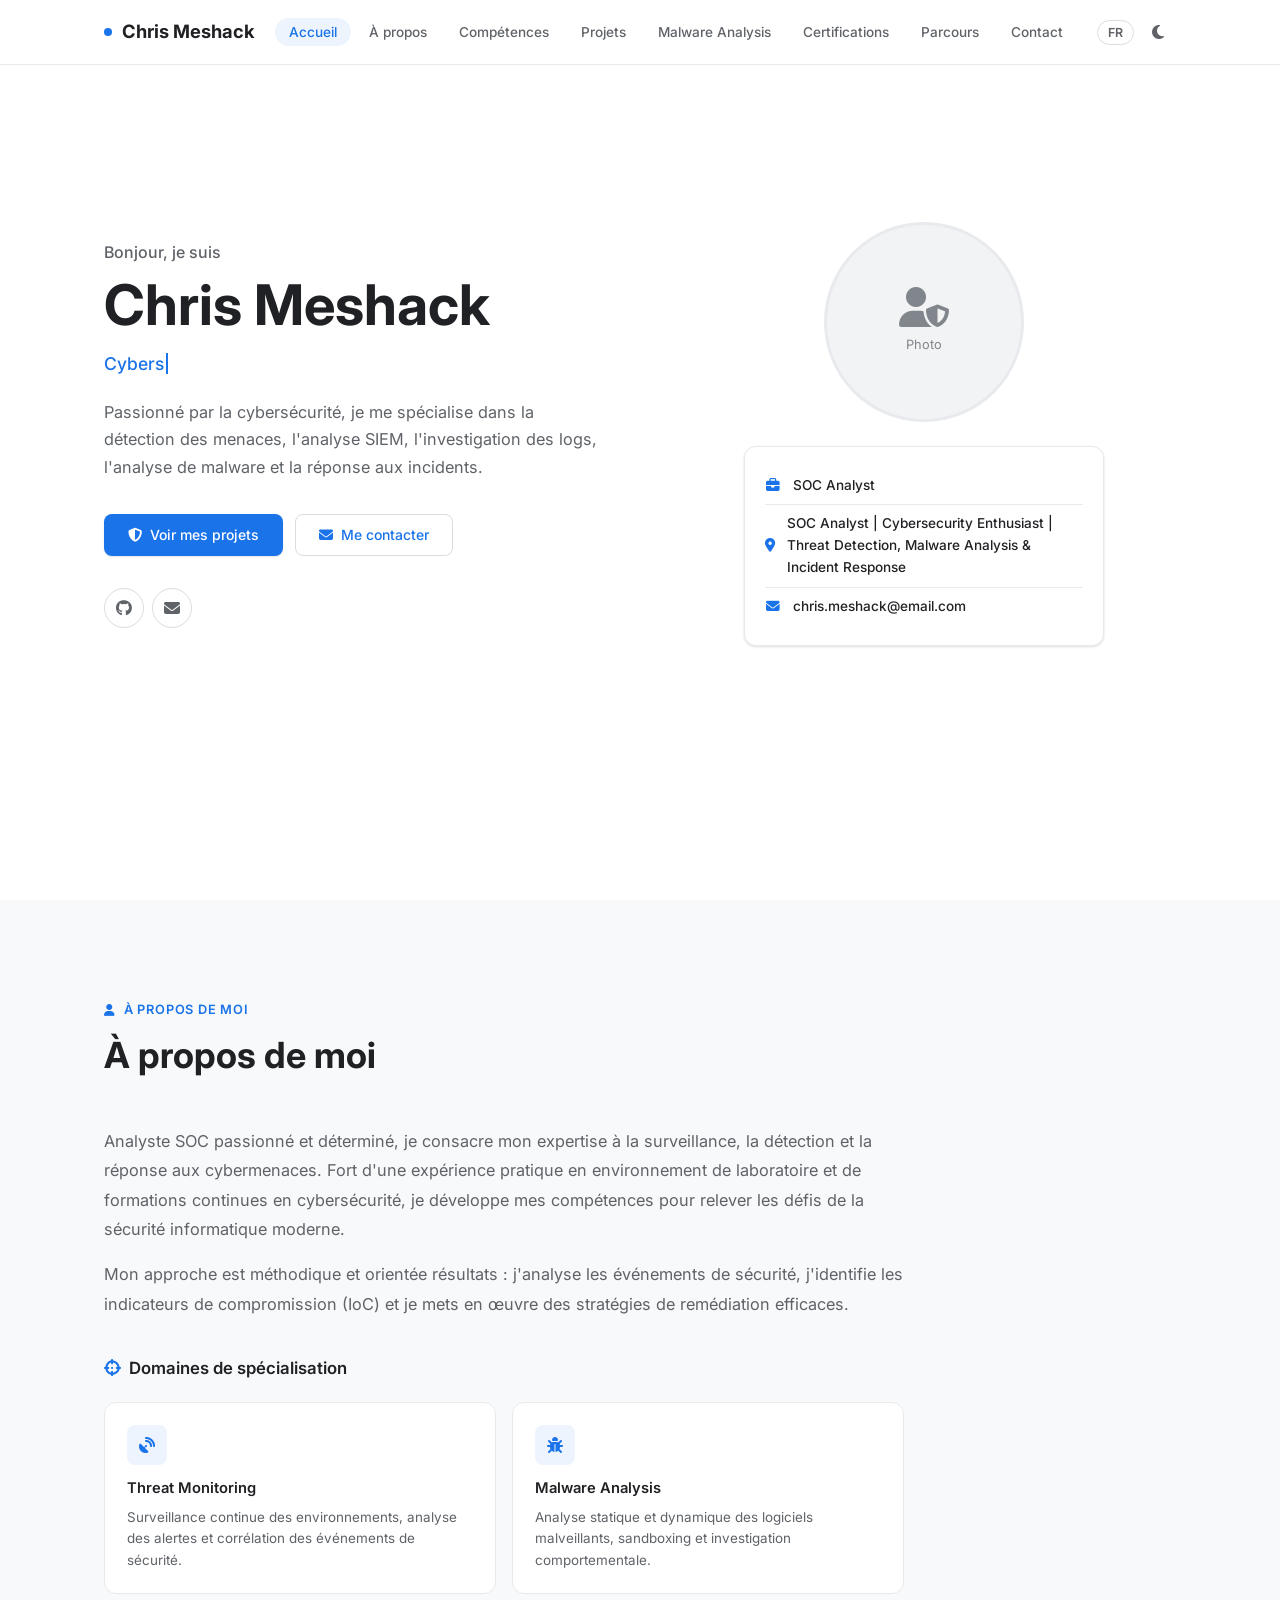
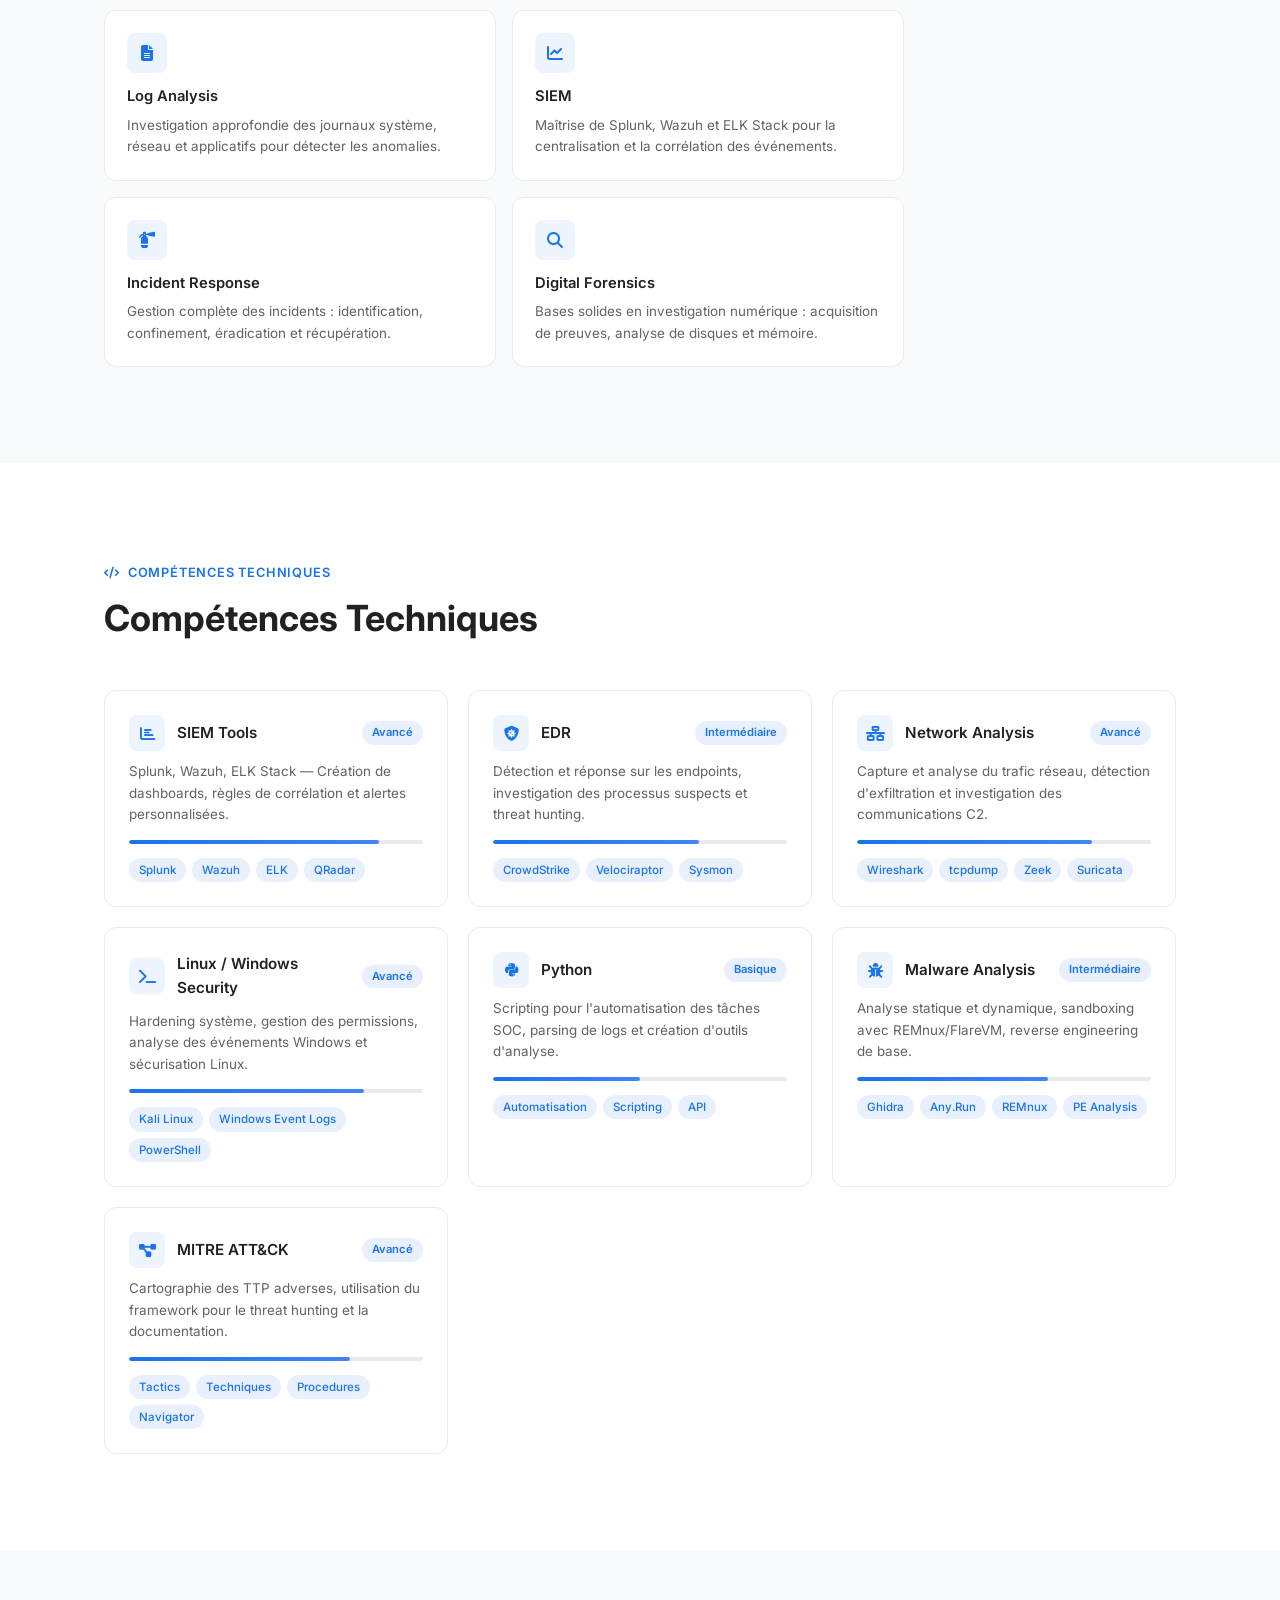
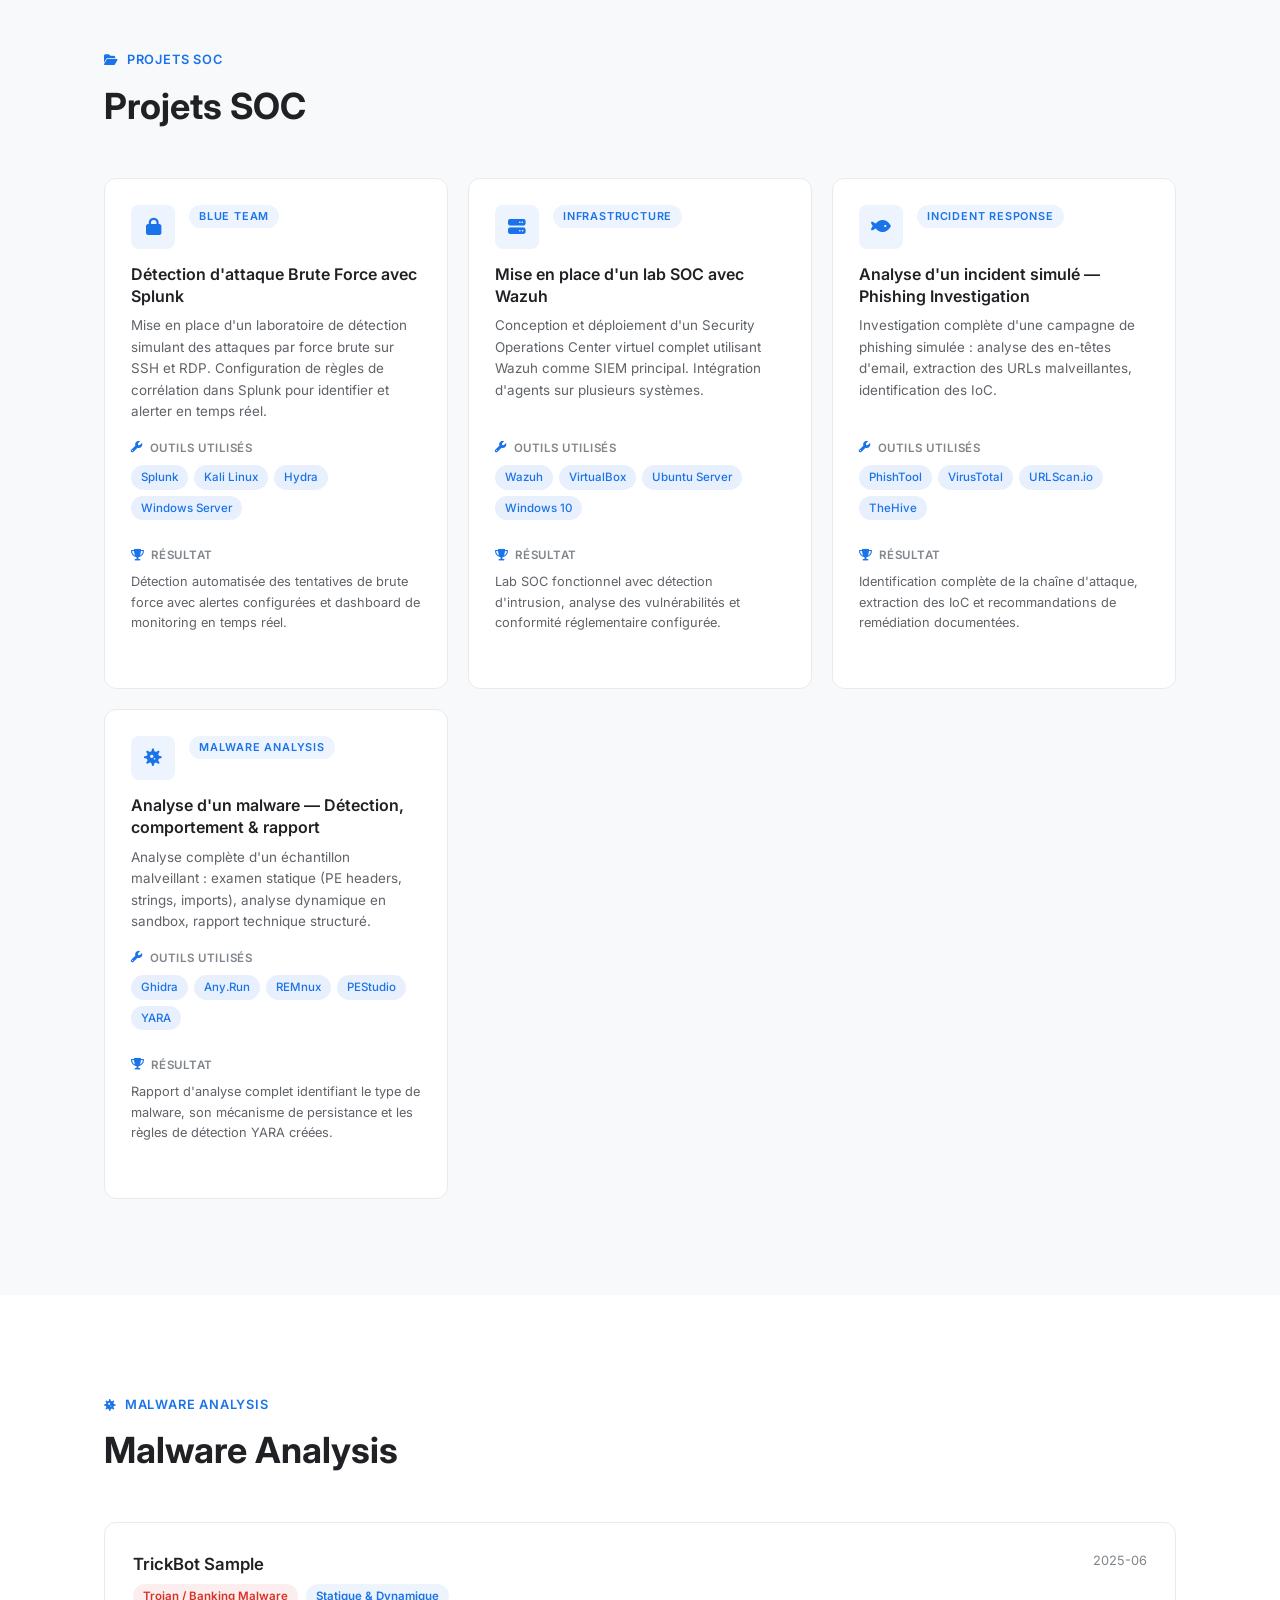
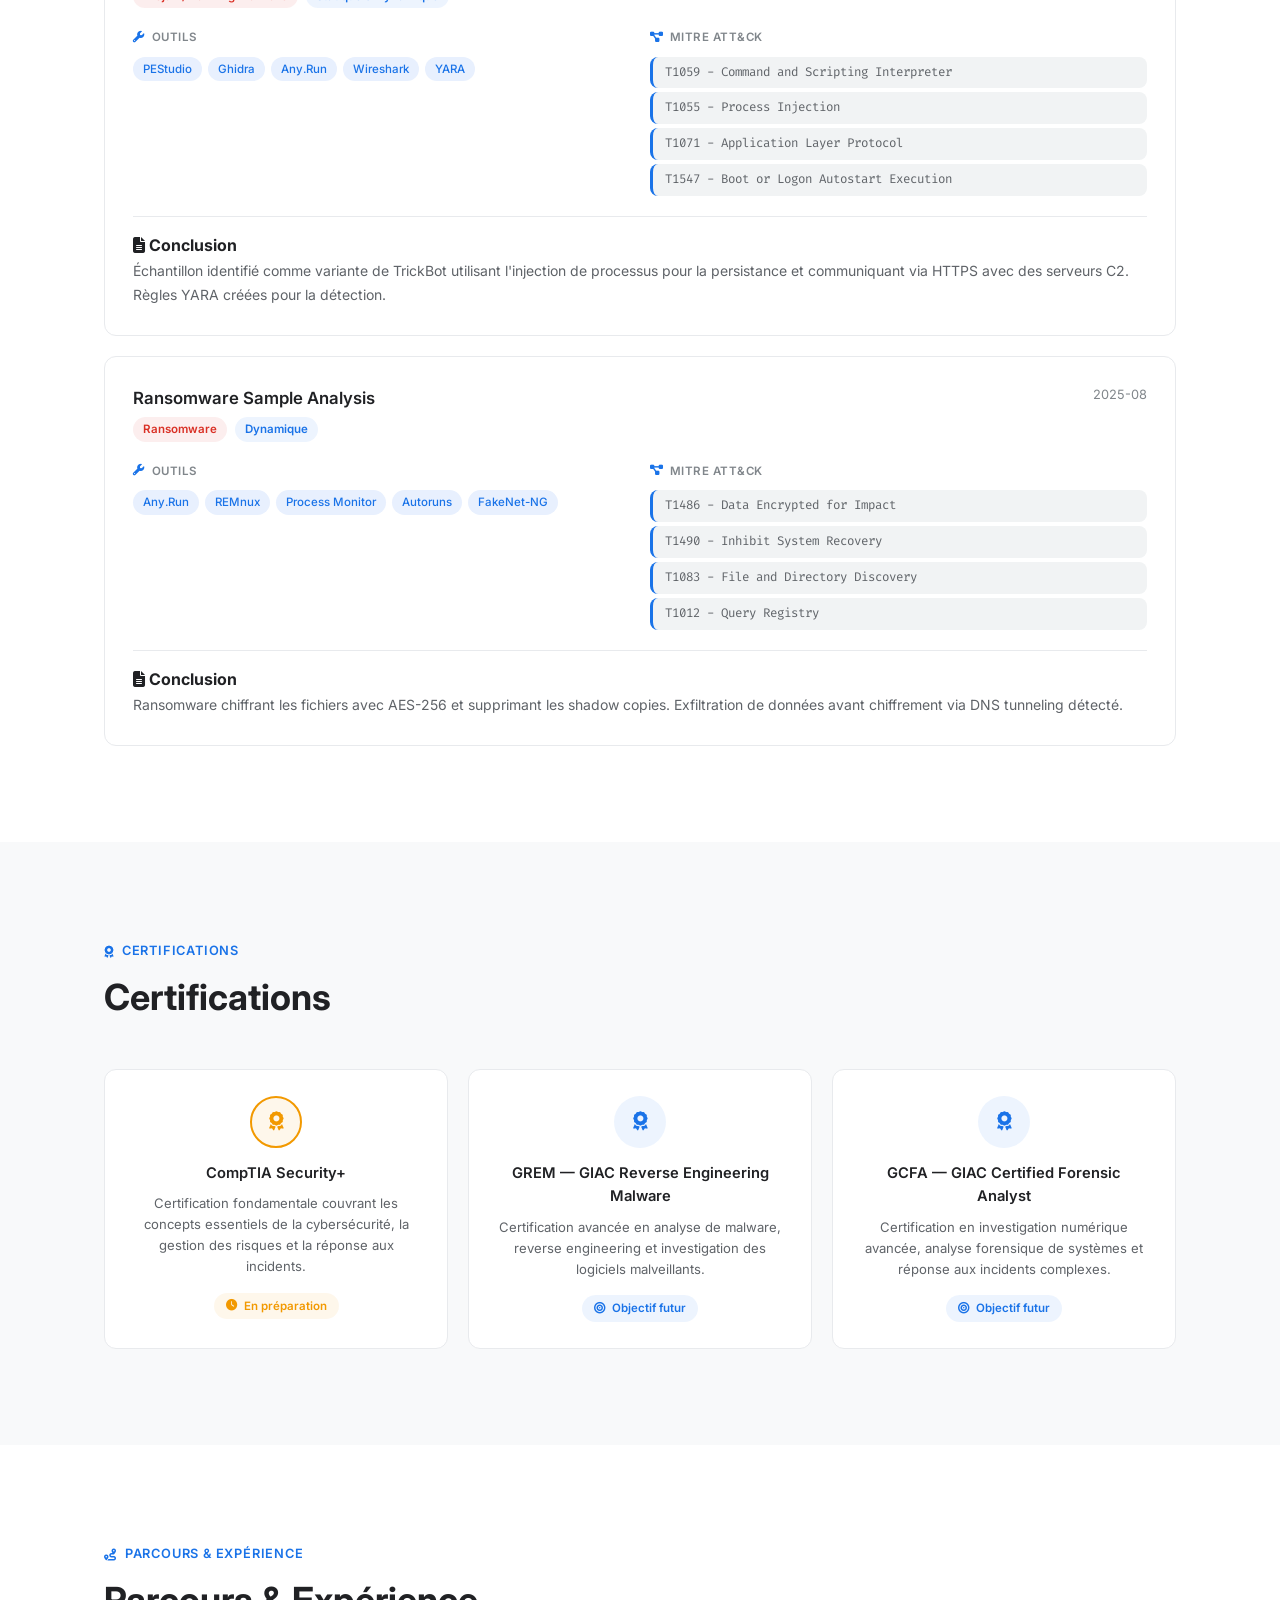
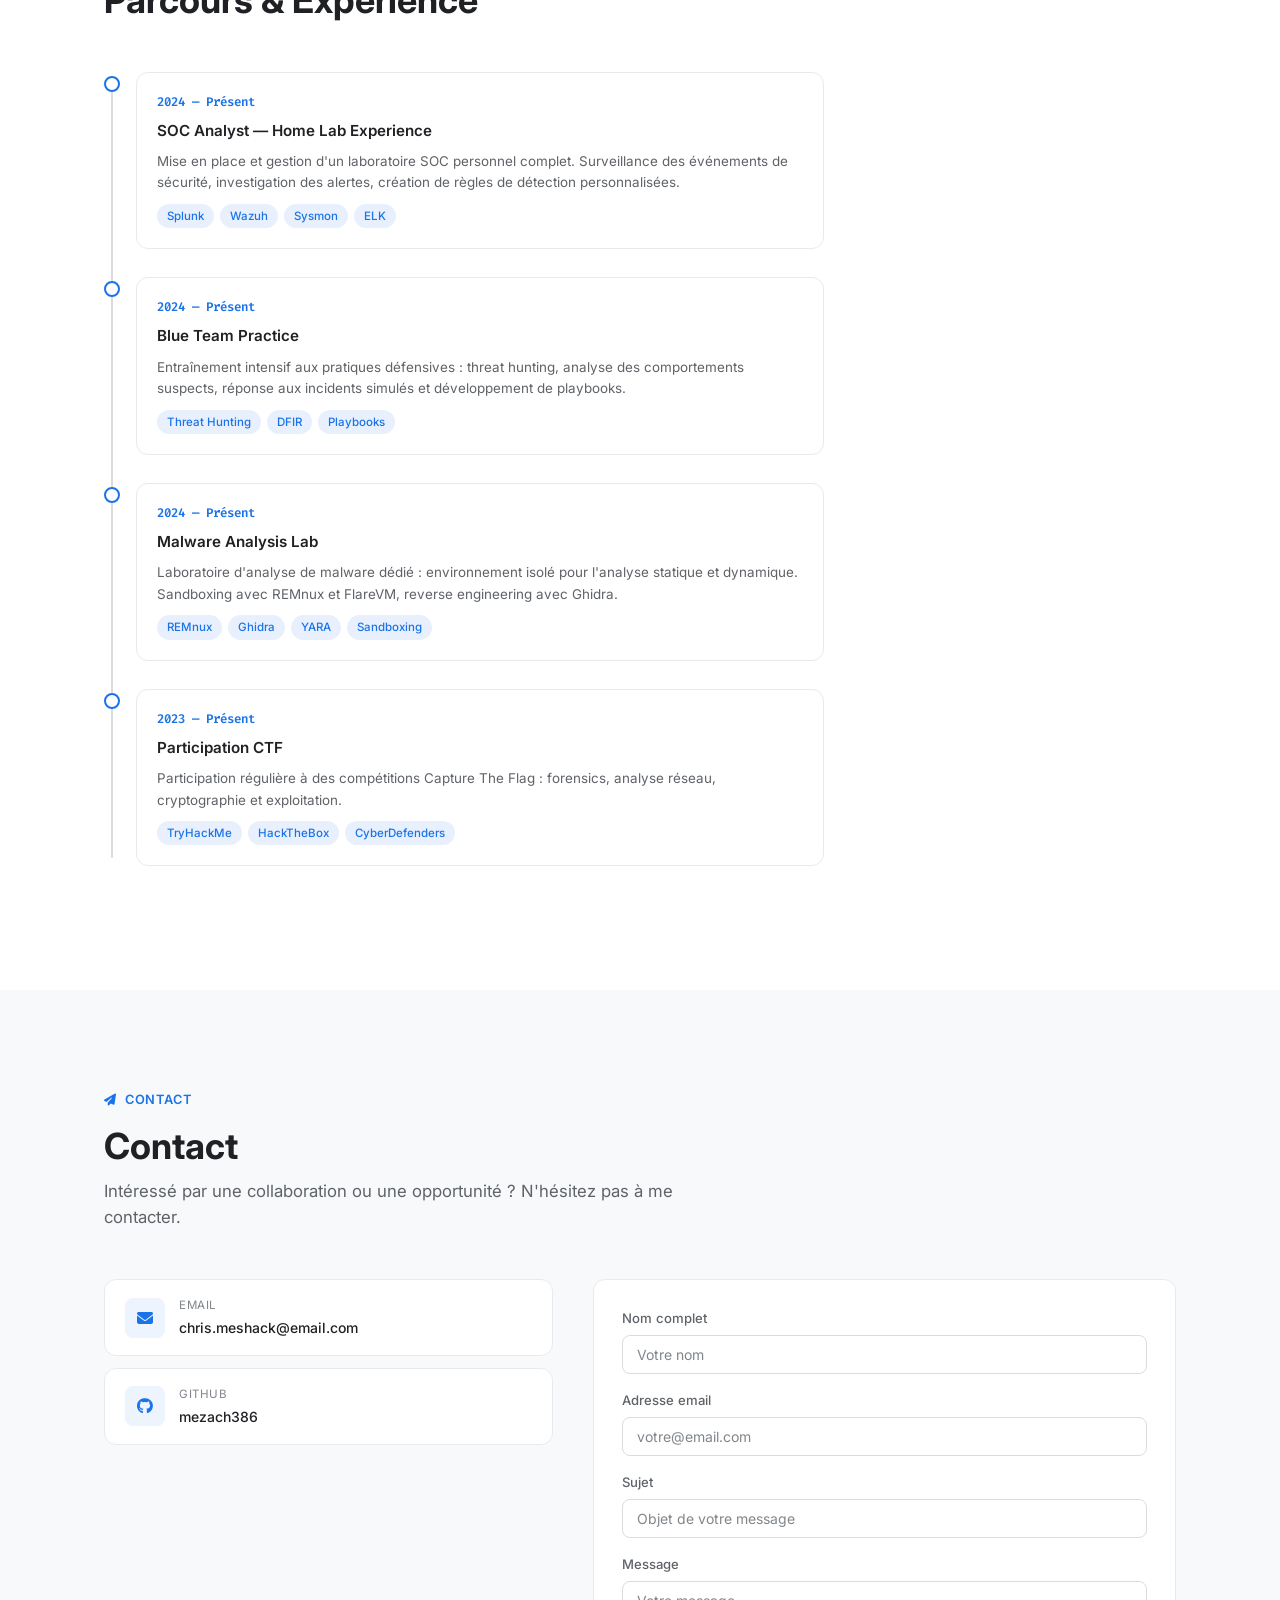
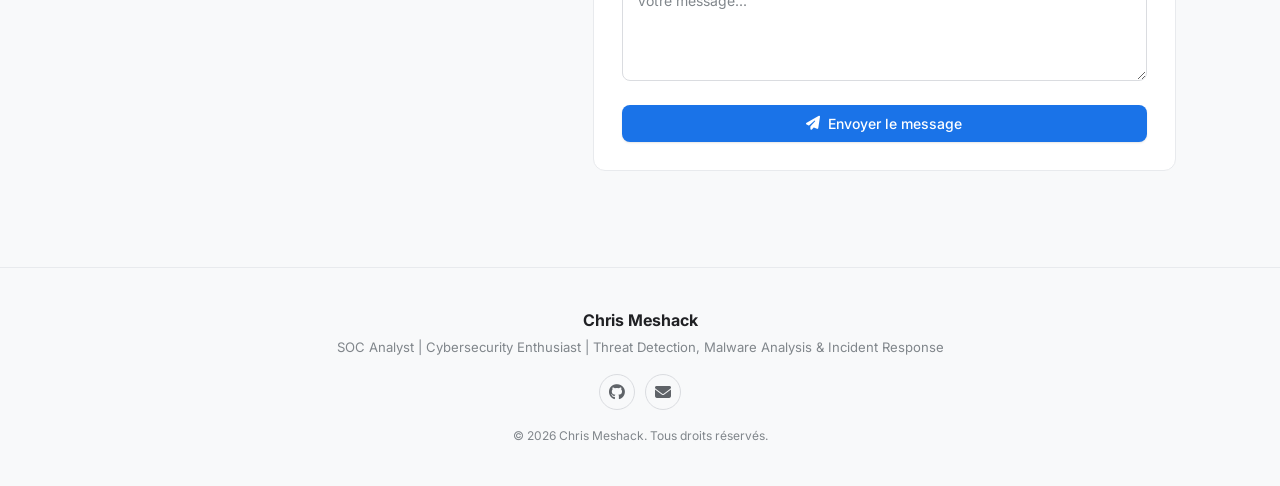
==== commit 6ea1b6ba: "fix: complete responsive overhaul, hidden admin access, rate-limited login, mobile UX, lazy loading" ====
--- a/index.html
+++ b/index.html
@@ -2,7 +2,7 @@
 <html lang="fr" data-theme="light">
 <head>
     <meta charset="UTF-8">
-    <meta name="viewport" content="width=device-width, initial-scale=1.0">
+    <meta name="viewport" content="width=device-width, initial-scale=1.0, viewport-fit=cover">
     <meta name="description" content="Chris Meshack — SOC Analyst spécialisé en détection des menaces, analyse de malware et réponse aux incidents. Portfolio professionnel cybersécurité.">
     <meta name="keywords" content="SOC Analyst, Cybersécurité, Malware Analysis, Incident Response, Threat Detection, SIEM, Blue Team">
     <meta name="author" content="Chris Meshack">
@@ -34,7 +34,6 @@
             <div class="nav-controls">
                 <button class="lang-toggle" id="langToggle" title="FR / EN">FR</button>
                 <button class="nav-btn" id="themeToggle" title="Theme"><i class="fas fa-moon"></i></button>
-                <a href="admin.html" class="nav-btn" title="Admin"><i class="fas fa-lock"></i></a>
                 <button class="nav-toggle" id="navToggle" aria-label="Menu">
                     <span class="hamburger"></span>
                 </button>
--- a/assets/css/style.css
+++ b/assets/css/style.css
@@ -285,7 +285,7 @@
     margin: 36px 0 20px; display: flex; align-items: center; gap: 8px;
 }
 .spec-title i { color: var(--accent); }
-.spec-grid { display: grid; grid-template-columns: repeat(auto-fill, minmax(280px, 1fr)); gap: 16px; }
+.spec-grid { display: grid; grid-template-columns: repeat(auto-fill, minmax(min(100%, 260px), 1fr)); gap: 16px; }
 .spec-card {
     padding: 22px; background: var(--bg-card); border: 1px solid var(--border-light);
     border-radius: var(--radius-md); transition: all var(--transition);
@@ -300,7 +300,7 @@
 .spec-card p { font-size: 0.84rem; color: var(--text-secondary); line-height: 1.6; }
 
 /* ── Skills ──────────────────────────────────────────────────────────── */
-.skills-grid { display: grid; grid-template-columns: repeat(auto-fill, minmax(340px, 1fr)); gap: 20px; }
+.skills-grid { display: grid; grid-template-columns: repeat(auto-fill, minmax(min(100%, 320px), 1fr)); gap: 20px; }
 .skill-card {
     padding: 24px; background: var(--bg-card); border: 1px solid var(--border-light);
     border-radius: var(--radius-md); transition: all var(--transition);
@@ -330,7 +330,7 @@
 }
 
 /* ── Projects ────────────────────────────────────────────────────────── */
-.projects-grid { display: grid; grid-template-columns: repeat(auto-fill, minmax(340px, 1fr)); gap: 20px; }
+.projects-grid { display: grid; grid-template-columns: repeat(auto-fill, minmax(min(100%, 320px), 1fr)); gap: 20px; }
 .project-card {
     background: var(--bg-card); border: 1px solid var(--border-light);
     border-radius: var(--radius-md); padding: 26px;
@@ -421,7 +421,7 @@
 .timeline-tags { display: flex; flex-wrap: wrap; gap: 6px; }
 
 /* ── Certifications ──────────────────────────────────────────────────── */
-.certs-grid { display: grid; grid-template-columns: repeat(auto-fill, minmax(280px, 1fr)); gap: 20px; }
+.certs-grid { display: grid; grid-template-columns: repeat(auto-fill, minmax(min(100%, 260px), 1fr)); gap: 20px; }
 .cert-card {
     background: var(--bg-card); border: 1px solid var(--border-light);
     border-radius: var(--radius-md); padding: 26px; text-align: center;
@@ -518,7 +518,7 @@
 .notification-success { background: var(--success-bg); color: var(--success); border: 1px solid var(--success); }
 .notification-error { background: var(--error-bg); color: var(--error); border: 1px solid var(--error); }
 
-/* ── Responsive: Tablet ──────────────────────────────────────────────── */
+/* ── Responsive: Tablet (≤1024px) ─────────────────────────────────────── */
 @media (max-width: 1024px) {
     .hero-container { grid-template-columns: 1fr; text-align: center; gap: 40px; }
     .hero-desc { margin: 0 auto 32px; }
@@ -527,30 +527,119 @@
     .hero-visual { order: -1; }
     .contact-grid { grid-template-columns: 1fr; }
     .malware-body { grid-template-columns: 1fr; }
-}
-
-/* ── Responsive: Mobile ──────────────────────────────────────────────── */
+    .malware-header { flex-direction: column; }
+}
+
+/* ── Responsive: Mobile (≤768px) ─────────────────────────────────────── */
 @media (max-width: 768px) {
-    :root { --section-gap: 64px; }
+    :root { --section-gap: 56px; }
+
+    /* Nav mobile fullscreen overlay */
     .nav-center {
-        display: none; position: fixed; top: 0; left: 0; width: 100%; height: 100vh;
+        display: none; position: fixed; top: 0; left: 0; width: 100%; height: 100dvh;
         background: var(--bg-primary); flex-direction: column;
-        justify-content: center; align-items: center; gap: 12px; z-index: 999;
+        justify-content: center; align-items: center; gap: 8px; z-index: 999;
+        padding: 24px;
     }
     .nav-center.active { display: flex; }
-    .nav-link { font-size: 1rem; padding: 12px 24px; }
+    .nav-link {
+        font-size: 1.1rem; padding: 14px 32px; width: 100%; text-align: center;
+        border-radius: var(--radius-sm);
+    }
     .nav-toggle { display: block; }
-    .hero-photo { width: 150px; height: 150px; }
-    .hero-name { font-size: 2rem; }
-    .projects-grid, .skills-grid { grid-template-columns: 1fr; }
-    .spec-grid { grid-template-columns: 1fr; }
-    .certs-grid { grid-template-columns: 1fr; }
-}
-
+
+    /* Hero mobile */
+    .hero-section { min-height: auto; padding-top: 80px; padding-bottom: 40px; }
+    .hero-photo { width: 140px; height: 140px; }
+    .hero-name { font-size: 1.85rem; }
+    .hero-typed-wrap { font-size: 0.95rem; }
+    .hero-desc { font-size: 0.92rem; }
+    .hero-info-card { max-width: 100%; }
+    .hero-buttons .btn { padding: 12px 20px; font-size: 0.85rem; }
+
+    /* Grids single column */
+    .projects-grid, .skills-grid, .spec-grid, .certs-grid { grid-template-columns: 1fr; }
+
+    /* Cards smaller padding */
+    .skill-card, .project-card, .cert-card, .spec-card, .malware-card { padding: 20px; }
+
+    /* Section header */
+    .section-header { margin-bottom: 32px; }
+    .section-title { font-size: 1.5rem; }
+
+    /* Contact */
+    .contact-form { padding: 20px; }
+
+    /* Footer */
+    .footer { padding: 32px 0; }
+    .footer-social a { width: 40px; height: 40px; }
+}
+
+/* ── Responsive: Small phones (≤480px) ────────────────────────────────── */
 @media (max-width: 480px) {
+    :root { --section-gap: 48px; }
+
     .container { padding: 0 16px; }
-    .hero-buttons { flex-direction: column; align-items: center; }
+
+    /* Hero stacked buttons */
+    .hero-buttons { flex-direction: column; align-items: stretch; }
     .hero-buttons .btn { width: 100%; justify-content: center; }
+    .hero-name { font-size: 1.6rem; }
+    .hero-photo { width: 120px; height: 120px; }
+    .hero-social a { width: 44px; height: 44px; font-size: 1.1rem; }
+
+    /* Nav */
+    .nav-logo { font-size: 1rem; }
+    .nav-container { padding: 0 16px; }
+
+    /* Timeline */
+    .timeline { padding-left: 24px; }
+    .timeline-dot { left: -24px; width: 14px; height: 14px; }
+    .timeline-content { padding: 16px; }
+    .timeline-content h3 { font-size: 0.88rem; }
+
+    /* Tags scrollable if many */
+    .skill-tags, .project-tools, .timeline-tags {
+        flex-wrap: wrap; gap: 4px;
+    }
+    .tag { font-size: 0.68rem; padding: 3px 8px; }
+
+    /* Malware card */
+    .malware-card { padding: 16px; }
+    .malware-header { gap: 10px; }
+    .malware-title-group h3 { font-size: 0.95rem; }
+
+    /* Contact cards */
+    .contact-card { padding: 14px 16px; }
+    .contact-icon { width: 36px; height: 36px; font-size: 0.9rem; }
+
+    /* Cert cards */
+    .cert-card { padding: 20px; }
+    .cert-badge { width: 44px; height: 44px; font-size: 1rem; }
+}
+
+/* ── Touch-friendly: ensure ≥44px touch targets ─────────────────────── */
+@media (hover: none) and (pointer: coarse) {
+    .btn { min-height: 44px; padding: 12px 24px; }
+    .btn-sm { min-height: 40px; padding: 10px 18px; }
+    .nav-btn { width: 44px; height: 44px; }
+    .nav-toggle { padding: 12px; }
+    .lang-toggle { padding: 8px 14px; font-size: 0.82rem; min-height: 36px; }
+    .hero-social a { width: 44px; height: 44px; }
+    .footer-social a { width: 44px; height: 44px; }
+    .form-group input,
+    .form-group textarea,
+    .form-group select {
+        padding: 12px 14px; font-size: 16px; /* prevents iOS zoom */
+    }
+    .admin-btn-icon { width: 40px; height: 40px; font-size: 0.9rem; }
+}
+
+/* ── Safe area padding (notched phones) ──────────────────────────────── */
+@supports (padding: env(safe-area-inset-bottom)) {
+    .footer { padding-bottom: calc(40px + env(safe-area-inset-bottom)); }
+    .navbar { padding-left: env(safe-area-inset-left); padding-right: env(safe-area-inset-right); }
+    .notification { bottom: calc(24px + env(safe-area-inset-bottom)); }
 }
 
 /* ── Scrollbar ───────────────────────────────────────────────────────── */
@@ -560,6 +649,11 @@
 ::-webkit-scrollbar-thumb:hover { background: var(--text-muted); }
 ::selection { background: var(--accent-light); color: var(--accent); }
 
+/* ── Prevent horizontal overflow ─────────────────────────────────────── */
+html, body { overflow-x: hidden; max-width: 100vw; }
+.section, .container { overflow-wrap: break-word; word-break: break-word; }
+img, video, iframe { max-width: 100%; }
+
 /* ===================================================================
    ADMIN STYLES
    =================================================================== */
@@ -567,7 +661,7 @@
 
 /* Login */
 .login-page {
-    min-height: 100vh; display: flex; align-items: center; justify-content: center;
+    min-height: 100dvh; display: flex; align-items: center; justify-content: center;
     background: var(--bg-secondary); padding: 24px;
 }
 .login-card {
@@ -579,13 +673,24 @@
 .login-card .login-subtitle { font-size: 0.875rem; color: var(--text-secondary); margin-bottom: 28px; }
 .login-card .form-group { text-align: left; }
 .login-error { color: var(--error); font-size: 0.82rem; margin-bottom: 12px; display: none; }
+.login-lockout { color: var(--warning); font-size: 0.82rem; margin-bottom: 12px; display: none; }
 
 /* Admin Layout */
-.admin-layout { display: flex; min-height: 100vh; padding-top: 64px; }
+.admin-layout { display: flex; min-height: 100vh; padding-top: 64px; position: relative; }
+
+/* Sidebar overlay (mobile) */
+.sidebar-overlay {
+    display: none; position: fixed; inset: 0; z-index: 99;
+    background: rgba(0, 0, 0, 0.5); backdrop-filter: blur(2px);
+    transition: opacity 0.3s; opacity: 0;
+}
+.sidebar-overlay.active { display: block; opacity: 1; }
+
 .admin-sidebar {
     width: 260px; background: var(--bg-card); border-right: 1px solid var(--border-light);
     padding: 24px 0; position: fixed; top: 64px; bottom: 0; overflow-y: auto;
-    transition: transform 0.3s;
+    transition: transform 0.3s ease; z-index: 100;
+    -webkit-overflow-scrolling: touch;
 }
 .admin-main { flex: 1; margin-left: 260px; padding: 32px; min-height: calc(100vh - 64px); }
 .sidebar-label {
@@ -593,11 +698,11 @@
     letter-spacing: 1px; color: var(--text-muted); padding: 8px 20px;
 }
 .sidebar-link {
-    display: flex; align-items: center; gap: 10px; padding: 10px 20px;
+    display: flex; align-items: center; gap: 10px; padding: 12px 20px;
     font-size: 0.85rem; color: var(--text-secondary); border-radius: 0;
     transition: all var(--transition); cursor: pointer;
     border: none; background: none; width: 100%; text-align: left;
-    font-family: var(--font-main);
+    font-family: var(--font-main); min-height: 44px;
 }
 .sidebar-link:hover { background: var(--accent-light); color: var(--accent); }
 .sidebar-link.active { background: var(--accent-light); color: var(--accent); font-weight: 600; border-right: 3px solid var(--accent); }
@@ -621,10 +726,10 @@
     display: flex; align-items: center; justify-content: space-between;
     margin-bottom: 16px; gap: 12px;
 }
-.admin-card-header h3 { font-size: 1rem; font-weight: 600; }
-.admin-card-actions { display: flex; gap: 8px; }
+.admin-card-header h3 { font-size: 1rem; font-weight: 600; word-break: break-word; }
+.admin-card-actions { display: flex; gap: 8px; flex-shrink: 0; }
 .admin-btn-icon {
-    width: 32px; height: 32px; display: flex; align-items: center; justify-content: center;
+    width: 36px; height: 36px; display: flex; align-items: center; justify-content: center;
     border-radius: var(--radius-sm); border: 1px solid var(--border);
     background: transparent; color: var(--text-secondary); cursor: pointer;
     font-size: 0.8rem; transition: all var(--transition);
@@ -637,14 +742,14 @@
 .admin-form-grid .full-width { grid-column: 1 / -1; }
 
 /* Toggle switch */
-.toggle-switch { position: relative; display: inline-block; width: 44px; height: 24px; }
+.toggle-switch { position: relative; display: inline-block; width: 48px; height: 28px; flex-shrink: 0; }
 .toggle-switch input { opacity: 0; width: 0; height: 0; }
 .toggle-slider {
     position: absolute; cursor: pointer; inset: 0;
-    background: var(--border); border-radius: 12px; transition: var(--transition);
+    background: var(--border); border-radius: 14px; transition: var(--transition);
 }
 .toggle-slider::before {
-    content: ''; position: absolute; height: 18px; width: 18px;
+    content: ''; position: absolute; height: 22px; width: 22px;
     left: 3px; bottom: 3px; background: var(--bg-primary);
     border-radius: 50%; transition: var(--transition);
 }
@@ -652,16 +757,47 @@
 .toggle-switch input:checked + .toggle-slider::before { transform: translateX(20px); }
 .section-toggle-row {
     display: flex; align-items: center; justify-content: space-between;
-    padding: 12px 16px; background: var(--bg-card);
+    padding: 14px 16px; background: var(--bg-card);
     border: 1px solid var(--border-light); border-radius: var(--radius-sm);
-    margin-bottom: 8px;
+    margin-bottom: 8px; min-height: 52px;
 }
 .section-toggle-row span { font-size: 0.875rem; font-weight: 500; }
 
-/* Admin responsive */
+/* ── Admin Responsive: Tablet ─────────────────────────────────────────── */
+@media (max-width: 1024px) {
+    .admin-main { padding: 24px; }
+    .admin-panel-header h2 { font-size: 1.25rem; }
+}
+
+/* ── Admin Responsive: Mobile ─────────────────────────────────────────── */
 @media (max-width: 768px) {
-    .admin-sidebar { transform: translateX(-100%); z-index: 100; position: fixed; }
+    .admin-sidebar {
+        transform: translateX(-100%); position: fixed;
+        width: 280px; top: 64px; bottom: 0;
+        box-shadow: var(--shadow-lg);
+    }
     .admin-sidebar.open { transform: translateX(0); }
     .admin-main { margin-left: 0; padding: 16px; }
     .admin-form-grid { grid-template-columns: 1fr; }
-}
+    .admin-card { padding: 18px; }
+    .admin-panel-header { flex-direction: column; align-items: flex-start; }
+    .admin-panel-header h2 { font-size: 1.15rem; }
+    .admin-panel-header .btn { width: 100%; justify-content: center; }
+
+    /* Login responsive */
+    .login-card { padding: 28px 20px; margin: 16px; }
+    .login-card h1 { font-size: 1.3rem; }
+
+    /* Admin nav responsive */
+    .admin-layout .navbar .nav-container { padding: 0 12px; }
+    .admin-layout .btn-sm { padding: 8px 12px; font-size: 0.75rem; }
+}
+
+/* ── Admin Responsive: Small phones ───────────────────────────────────── */
+@media (max-width: 480px) {
+    .admin-main { padding: 12px; }
+    .admin-card { padding: 14px; }
+    .section-toggle-row { padding: 12px; }
+    .admin-card-header { flex-direction: column; align-items: flex-start; }
+    .admin-card-actions { align-self: flex-end; }
+}
